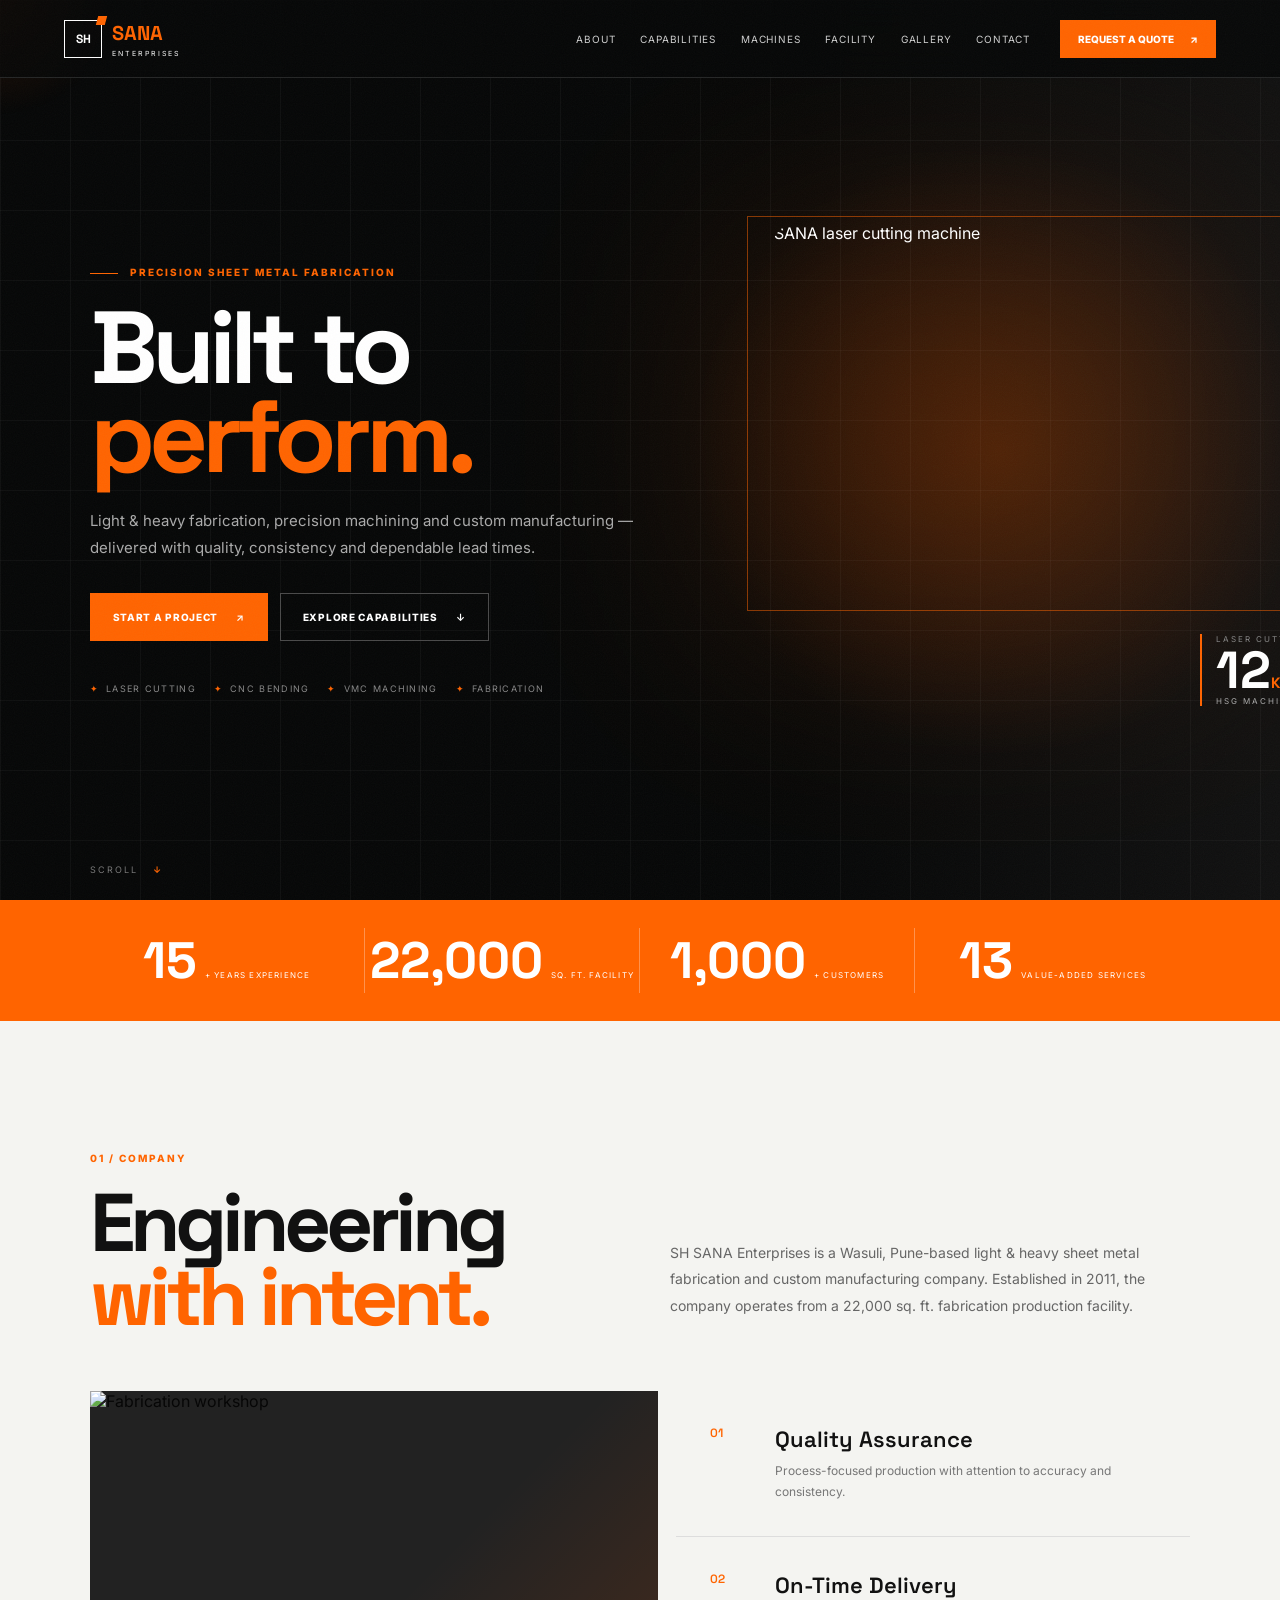
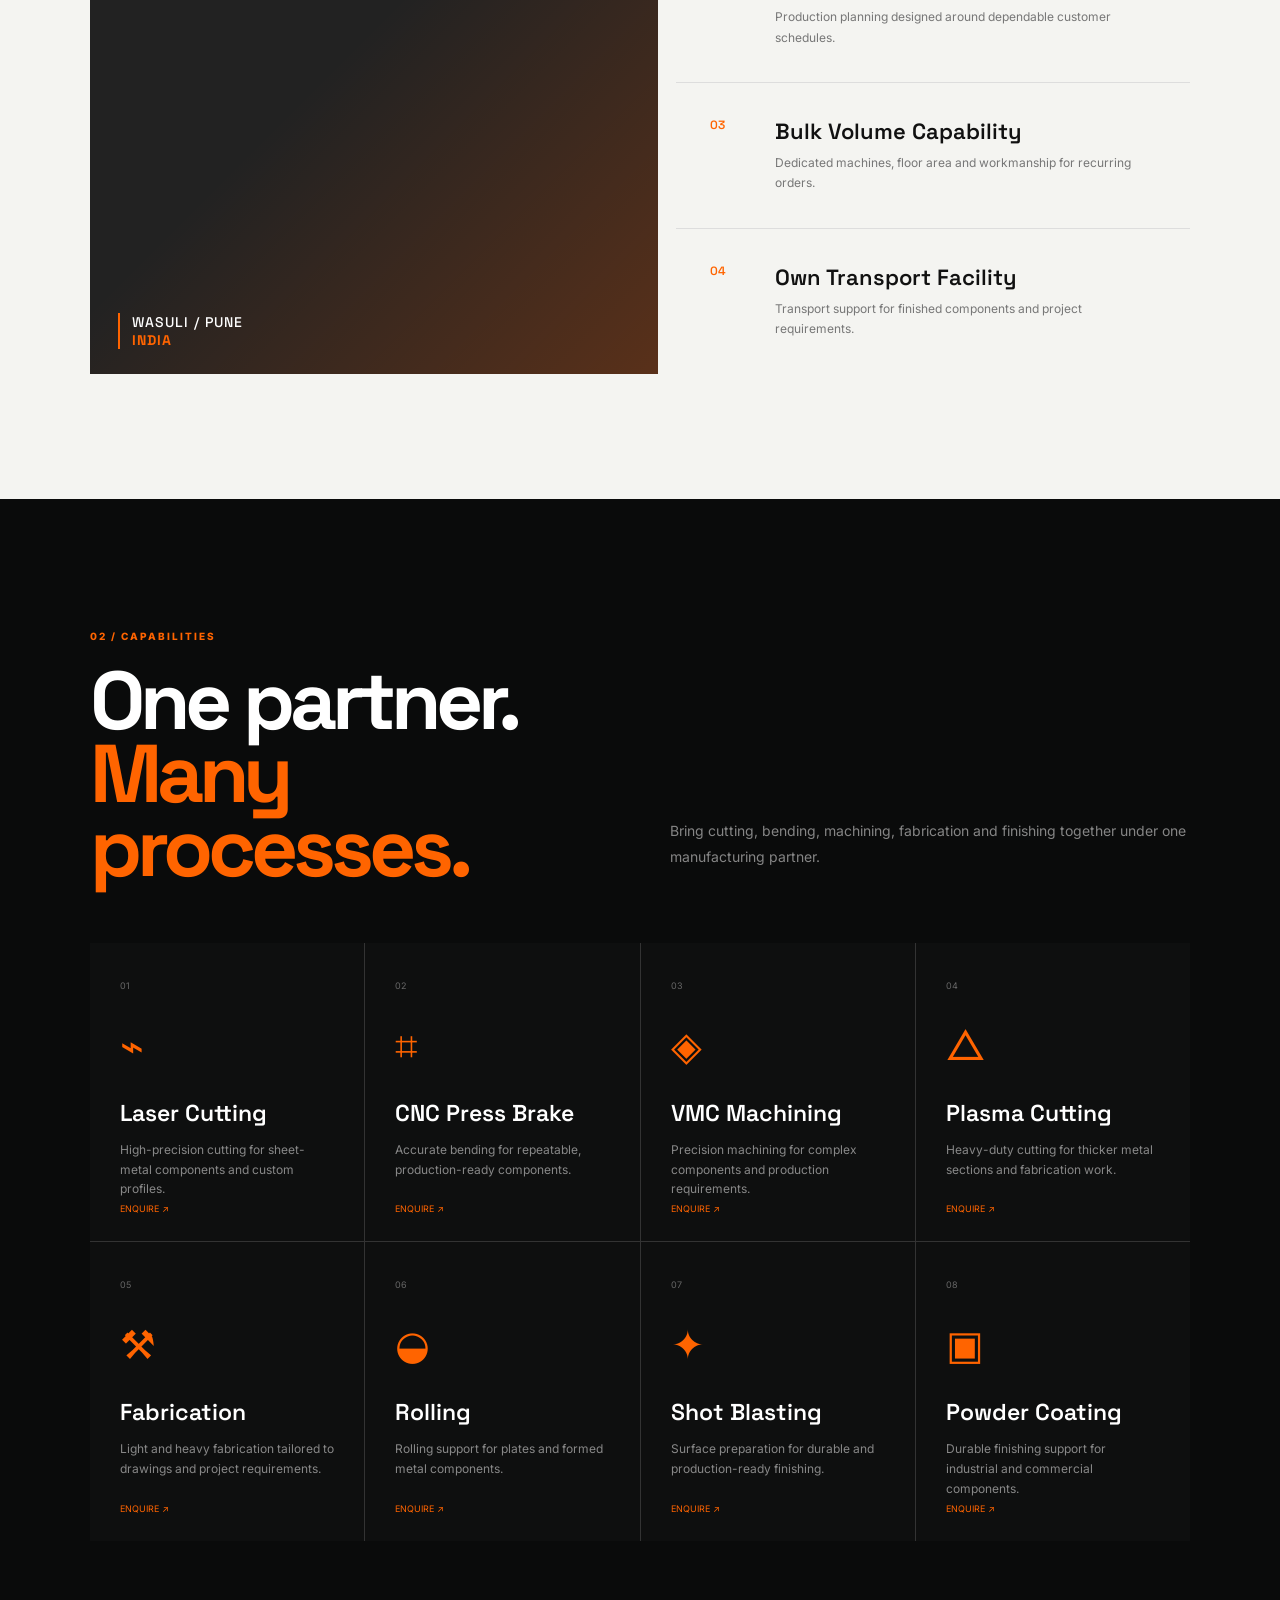
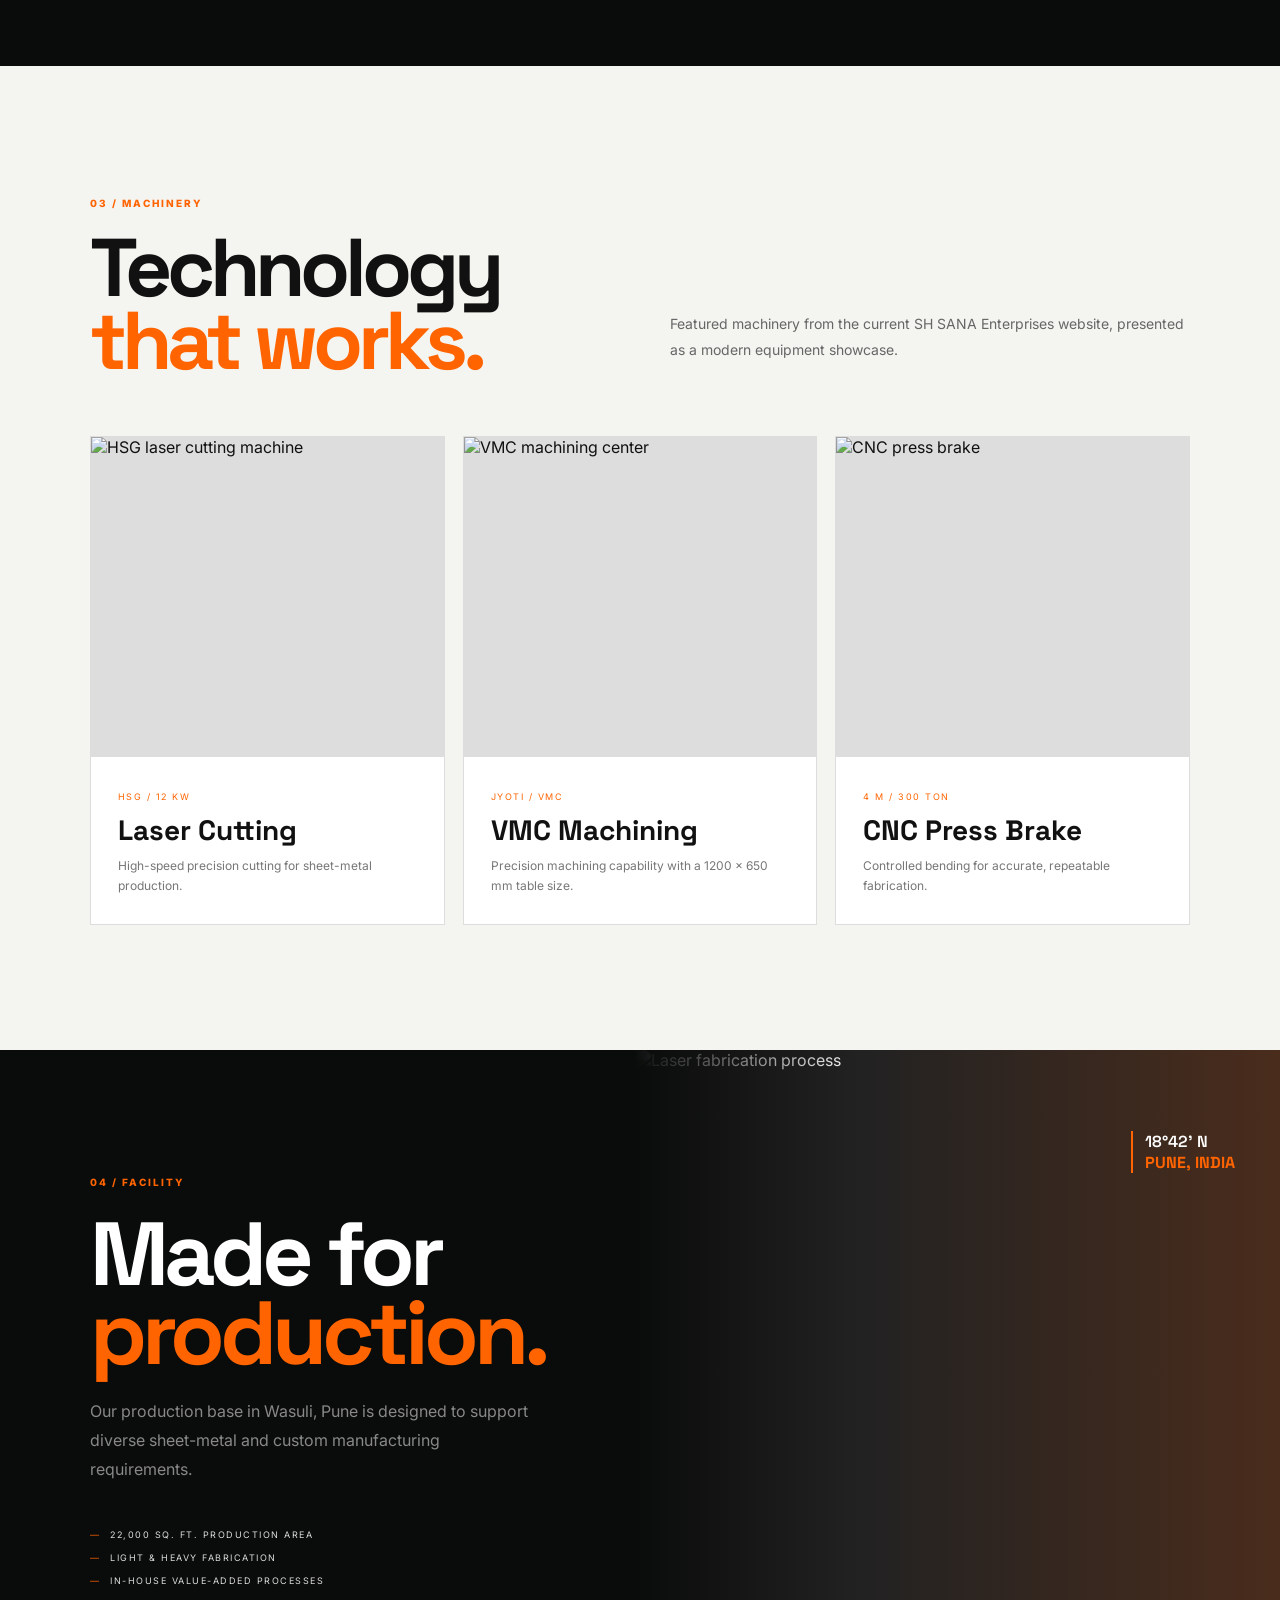
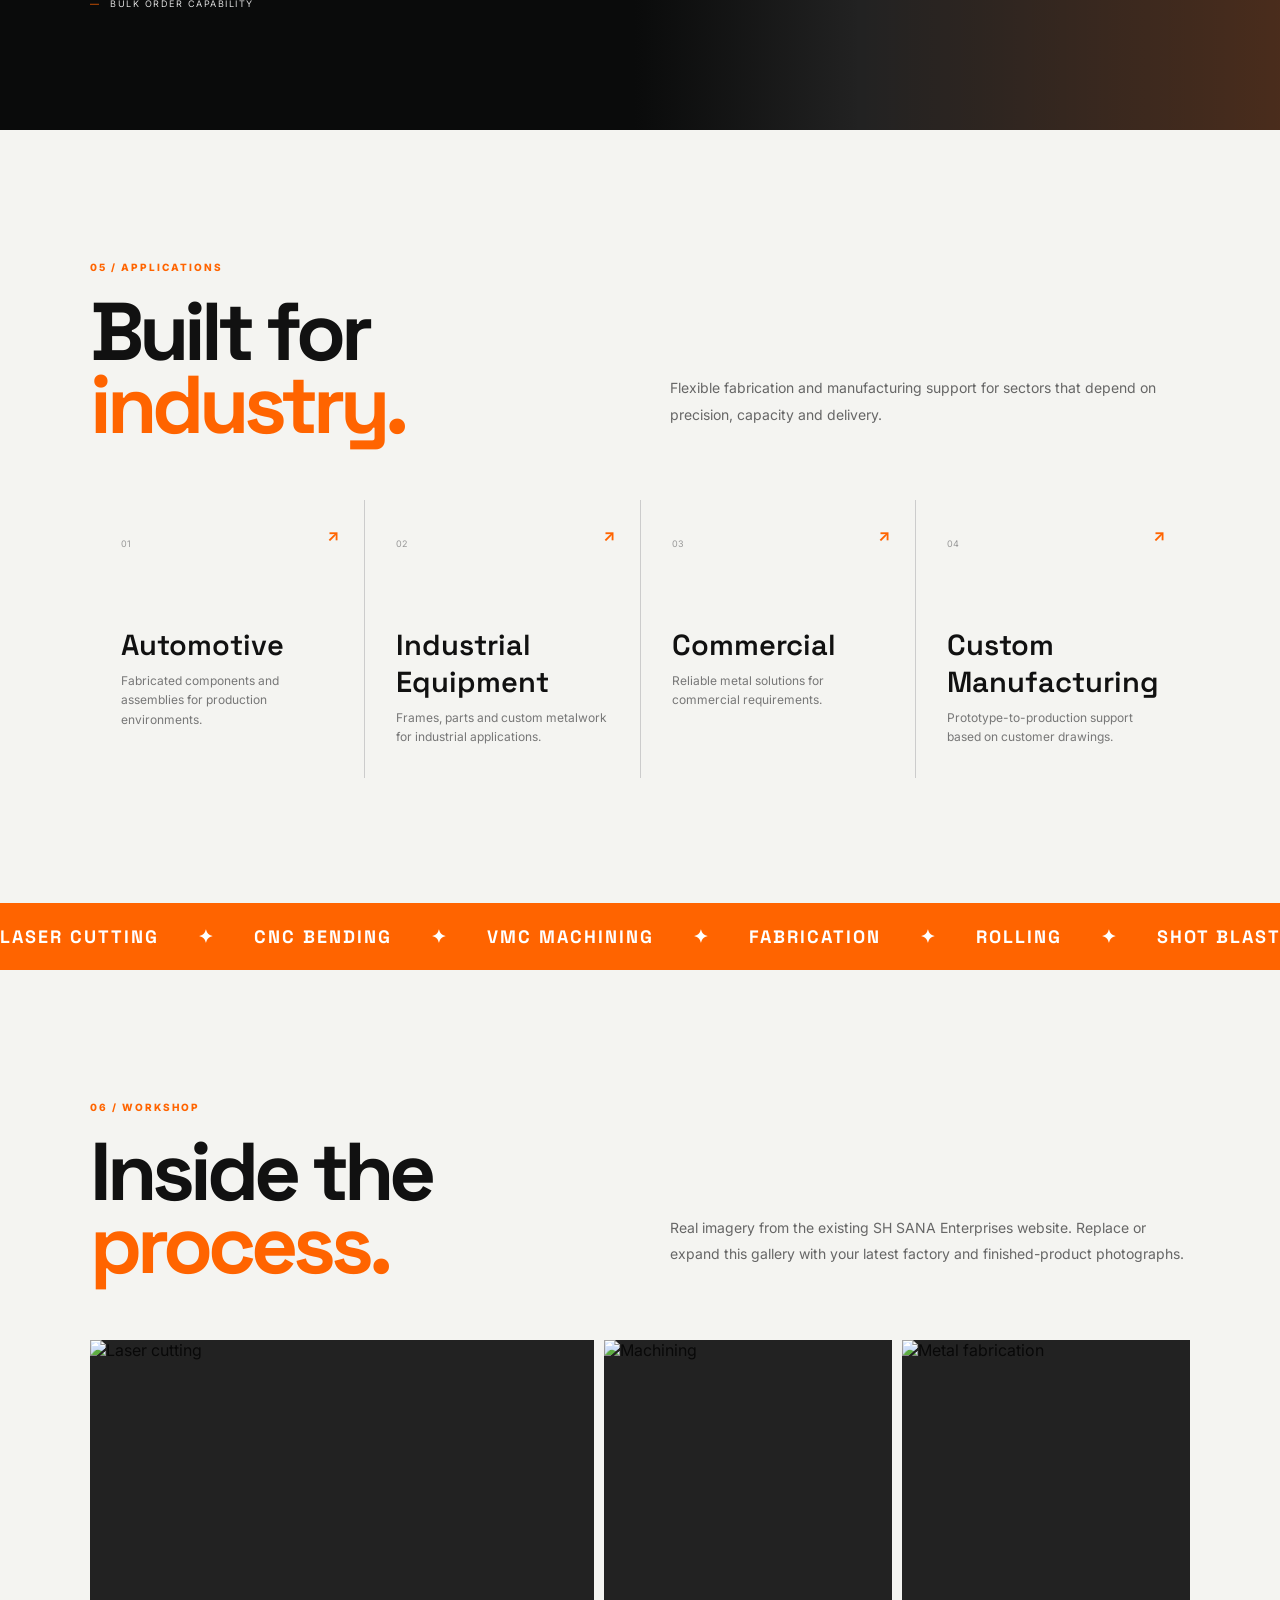
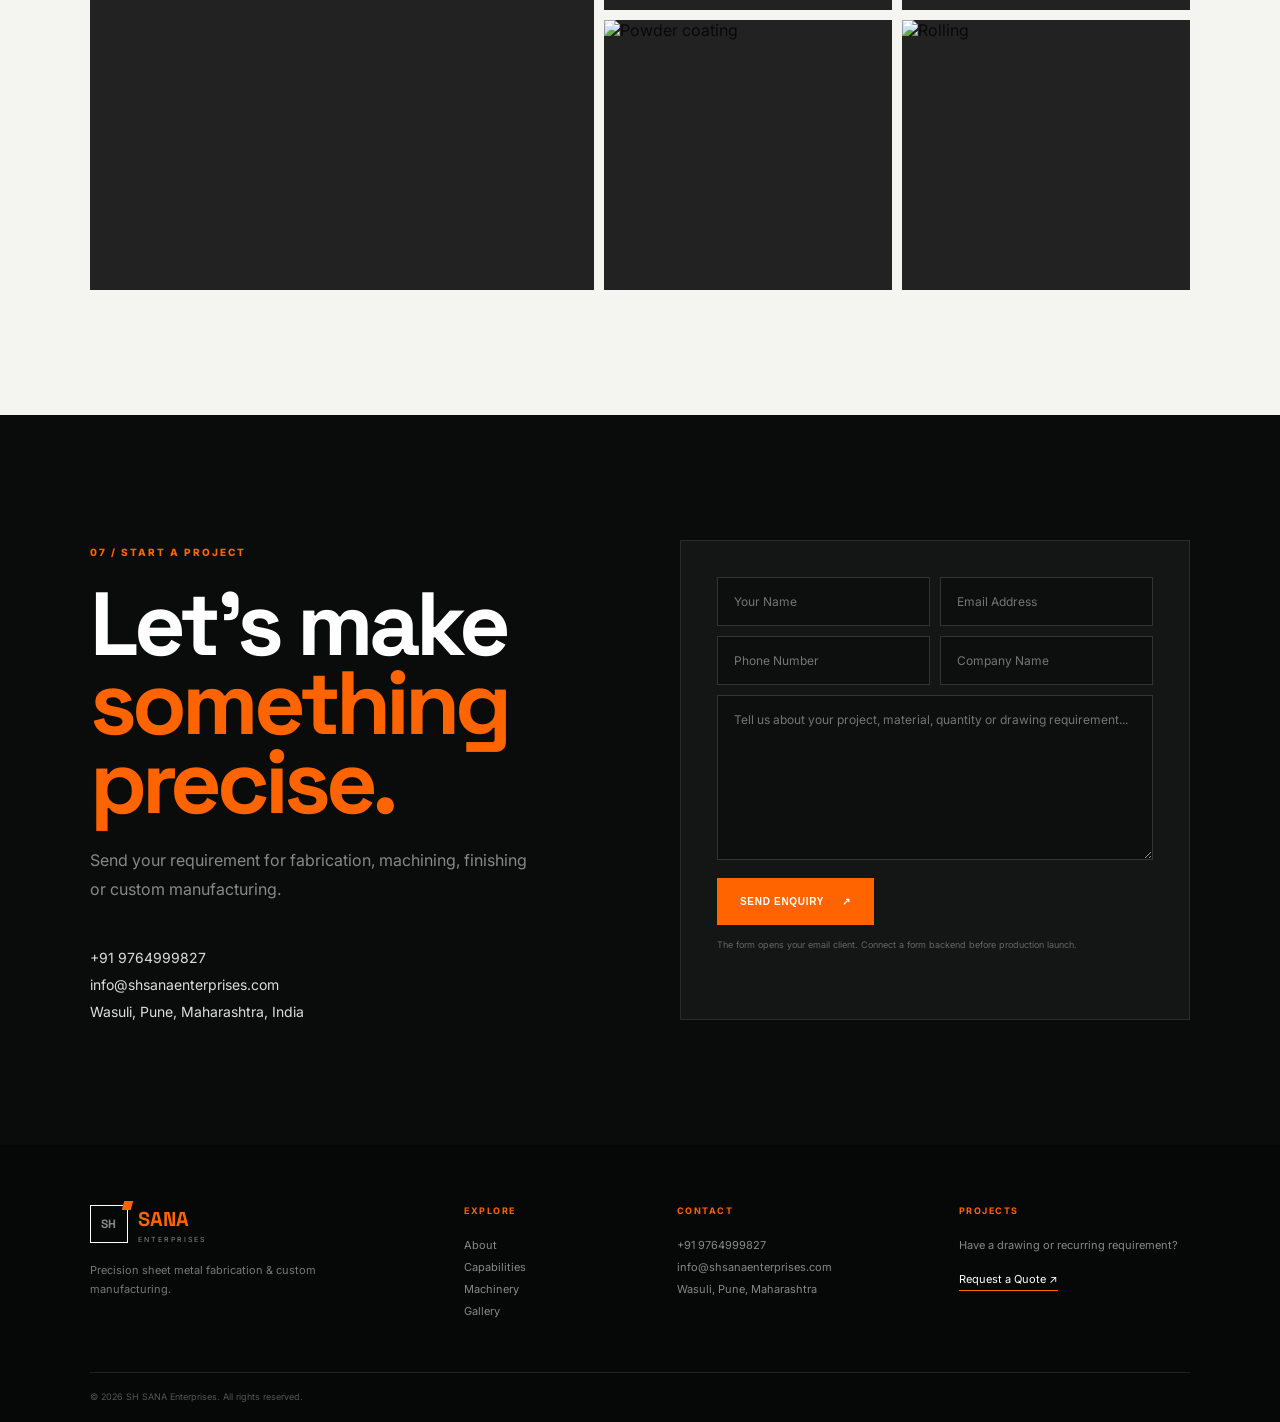
==== index.html @ 302a2b9b "Initial website" ====
<!doctype html>
<html lang="en">
<head>
<meta charset="utf-8">
<meta name="viewport" content="width=device-width,initial-scale=1">
<meta name="description" content="SH SANA Enterprises — precision sheet metal fabrication, machining and custom manufacturing in Wasuli, Pune.">
<title>SH SANA Enterprises | Precision Engineering</title>
<link rel="preconnect" href="https://fonts.googleapis.com">
<link rel="preconnect" href="https://fonts.gstatic.com" crossorigin>
<link href="https://fonts.googleapis.com/css2?family=Inter:wght@400;500;600;700;800&family=Space+Grotesk:wght@500;600;700&display=swap" rel="stylesheet">
<link rel="stylesheet" href="styles.css">
</head>
<body>
<div class="grain"></div>
<div class="pointer"></div>

<header class="header" id="header">
  <a href="#home" class="logo">
    <span class="logo-box">SH<i></i></span>
    <span><b>SANA</b><small>ENTERPRISES</small></span>
  </a>
  <nav id="nav">
    <a href="#about">About</a><a href="#services">Capabilities</a><a href="#machines">Machines</a>
    <a href="#facility">Facility</a><a href="#gallery">Gallery</a><a href="#contact">Contact</a>
  </nav>
  <a class="top-cta" href="#contact">Request a Quote <span>↗</span></a>
  <button class="hamb" id="hamb">☰</button>
</header>

<main>
<section class="hero" id="home">
  <div class="hero-lines"></div>
  <div class="hero-content reveal">
    <div class="eyebrow"><i></i> PRECISION SHEET METAL FABRICATION</div>
    <h1>Built to<br><em>perform.</em></h1>
    <p>Light & heavy fabrication, precision machining and custom manufacturing — delivered with quality, consistency and dependable lead times.</p>
    <div class="actions">
      <a class="btn orange" href="#contact">Start a Project <b>↗</b></a>
      <a class="btn outline" href="#services">Explore Capabilities <b>↓</b></a>
    </div>
    <div class="trust-row"><span>LASER CUTTING</span><span>CNC BENDING</span><span>VMC MACHINING</span><span>FABRICATION</span></div>
  </div>
  <div class="hero-image">
    <div class="hero-glow"></div>
    <img src="https://shsanaenterprises.com/admin/images/services/692818740Laser%20Cutting%20Machine%20%286Kw%29.png" alt="SH SANA laser cutting machine">
    <div class="image-frame"></div>
    <div class="hero-spec"><small>LASER CUTTING</small><strong>12<span>KW</span></strong><em>HSG MACHINE</em></div>
  </div>
  <div class="scroll">SCROLL <b>↓</b></div>
</section>

<section class="stats">
  <div><strong data-count="15">0</strong><span>+ YEARS EXPERIENCE</span></div>
  <div><strong data-count="22000">0</strong><span>SQ. FT. FACILITY</span></div>
  <div><strong data-count="1000">0</strong><span>+ CUSTOMERS</span></div>
  <div><strong data-count="13">0</strong><span>VALUE-ADDED SERVICES</span></div>
</section>

<section class="section about" id="about">
  <div class="section-title reveal"><div><small>01 / COMPANY</small><h2>Engineering<br><em>with intent.</em></h2></div><p>SH SANA Enterprises is a Wasuli, Pune-based light & heavy sheet metal fabrication and custom manufacturing company. Established in 2011, the company operates from a 22,000 sq. ft. fabrication production facility.</p></div>
  <div class="about-grid">
    <div class="about-visual reveal"><img src="https://shsanaenterprises.com/assets/images/gallery/gallery-6.jpg" alt="Fabrication workshop"><div class="about-tag">WASULI / PUNE<br><b>INDIA</b></div></div>
    <div class="about-copy">
      <div class="feature reveal"><b>01</b><div><h3>Quality Assurance</h3><p>Process-focused production with attention to accuracy and consistency.</p></div></div>
      <div class="feature reveal"><b>02</b><div><h3>On-Time Delivery</h3><p>Production planning designed around dependable customer schedules.</p></div></div>
      <div class="feature reveal"><b>03</b><div><h3>Bulk Volume Capability</h3><p>Dedicated machines, floor area and workmanship for recurring orders.</p></div></div>
      <div class="feature reveal"><b>04</b><div><h3>Own Transport Facility</h3><p>Transport support for finished components and project requirements.</p></div></div>
    </div>
  </div>
</section>

<section class="section dark" id="services">
  <div class="section-title reveal"><div><small>02 / CAPABILITIES</small><h2>One partner.<br><em>Many processes.</em></h2></div><p>Bring cutting, bending, machining, fabrication and finishing together under one manufacturing partner.</p></div>
  <div class="service-grid">
    <article class="service reveal"><span>01</span><b>⌁</b><h3>Laser Cutting</h3><p>High-precision cutting for sheet-metal components and custom profiles.</p><a href="#contact">Enquire ↗</a></article>
    <article class="service reveal"><span>02</span><b>⌗</b><h3>CNC Press Brake</h3><p>Accurate bending for repeatable, production-ready components.</p><a href="#contact">Enquire ↗</a></article>
    <article class="service reveal"><span>03</span><b>◈</b><h3>VMC Machining</h3><p>Precision machining for complex components and production requirements.</p><a href="#contact">Enquire ↗</a></article>
    <article class="service reveal"><span>04</span><b>△</b><h3>Plasma Cutting</h3><p>Heavy-duty cutting for thicker metal sections and fabrication work.</p><a href="#contact">Enquire ↗</a></article>
    <article class="service reveal"><span>05</span><b>⚒</b><h3>Fabrication</h3><p>Light and heavy fabrication tailored to drawings and project requirements.</p><a href="#contact">Enquire ↗</a></article>
    <article class="service reveal"><span>06</span><b>◒</b><h3>Rolling</h3><p>Rolling support for plates and formed metal components.</p><a href="#contact">Enquire ↗</a></article>
    <article class="service reveal"><span>07</span><b>✦</b><h3>Shot Blasting</h3><p>Surface preparation for durable and production-ready finishing.</p><a href="#contact">Enquire ↗</a></article>
    <article class="service reveal"><span>08</span><b>▣</b><h3>Powder Coating</h3><p>Durable finishing support for industrial and commercial components.</p><a href="#contact">Enquire ↗</a></article>
  </div>
</section>

<section class="section machines" id="machines">
  <div class="section-title reveal"><div><small>03 / MACHINERY</small><h2>Technology<br><em>that works.</em></h2></div><p>Featured machinery from the current SH SANA Enterprises website, presented as a modern equipment showcase.</p></div>
  <div class="machine-grid">
    <article class="machine reveal"><div class="machine-photo"><img src="https://shsanaenterprises.com/admin/images/services/692818740Laser%20Cutting%20Machine%20%286Kw%29.png" alt="HSG laser cutting machine"></div><div><small>HSG / 12 KW</small><h3>Laser Cutting</h3><p>High-speed precision cutting for sheet-metal production.</p></div></article>
    <article class="machine reveal"><div class="machine-photo"><img src="https://shsanaenterprises.com/admin/images/services/1546390688VMC%20Machine.png" alt="VMC machining center"></div><div><small>JYOTI / VMC</small><h3>VMC Machining</h3><p>Precision machining capability with a 1200 × 650 mm table size.</p></div></article>
    <article class="machine reveal"><div class="machine-photo"><img src="https://shsanaenterprises.com/admin/images/services/1292411150CNC%20Press%20Brake%20Bending%20Machines.png" alt="CNC press brake"></div><div><small>4 M / 300 TON</small><h3>CNC Press Brake</h3><p>Controlled bending for accurate, repeatable fabrication.</p></div></article>
  </div>
</section>

<section class="facility dark" id="facility">
  <div class="facility-copy reveal"><small>04 / FACILITY</small><h2>Made for<br><em>production.</em></h2><p>Our production base in Wasuli, Pune is designed to support diverse sheet-metal and custom manufacturing requirements.</p><div class="facility-list"><span>22,000 SQ. FT. PRODUCTION AREA</span><span>LIGHT & HEAVY FABRICATION</span><span>IN-HOUSE VALUE-ADDED PROCESSES</span><span>BULK ORDER CAPABILITY</span></div></div>
  <div class="facility-photo reveal"><img src="https://shsanaenterprises.com/assets/images/gallery/gallery-4.jpg" alt="Laser fabrication process"><div class="facility-overlay"></div><div class="coordinate">18°42' N<br><b>PUNE, INDIA</b></div></div>
</section>

<section class="section industries">
  <div class="section-title reveal"><div><small>05 / APPLICATIONS</small><h2>Built for<br><em>industry.</em></h2></div><p>Flexible fabrication and manufacturing support for sectors that depend on precision, capacity and delivery.</p></div>
  <div class="industry-grid">
    <article class="industry reveal"><span>01</span><h3>Automotive</h3><p>Fabricated components and assemblies for production environments.</p><b>↗</b></article>
    <article class="industry reveal"><span>02</span><h3>Industrial Equipment</h3><p>Frames, parts and custom metalwork for industrial applications.</p><b>↗</b></article>
    <article class="industry reveal"><span>03</span><h3>Commercial</h3><p>Reliable metal solutions for commercial requirements.</p><b>↗</b></article>
    <article class="industry reveal"><span>04</span><h3>Custom Manufacturing</h3><p>Prototype-to-production support based on customer drawings.</p><b>↗</b></article>
  </div>
</section>

<section class="ticker"><div>LASER CUTTING <i>✦</i> CNC BENDING <i>✦</i> VMC MACHINING <i>✦</i> FABRICATION <i>✦</i> ROLLING <i>✦</i> SHOT BLASTING <i>✦</i> POWDER COATING <i>✦</i></div></section>

<section class="section gallery" id="gallery">
  <div class="section-title reveal"><div><small>06 / WORKSHOP</small><h2>Inside the<br><em>process.</em></h2></div><p>Real imagery from the existing SH SANA Enterprises website. Replace or expand this gallery with your latest factory and finished-product photographs.</p></div>
  <div class="gallery-grid">
    <figure class="g reveal"><img src="https://shsanaenterprises.com/assets/images/gallery/gallery-2.jpg" alt="Laser cutting"></figure>
    <figure class="g reveal"><img src="https://shsanaenterprises.com/assets/images/gallery/gallery-3.jpg" alt="Machining"></figure>
    <figure class="g reveal"><img src="https://shsanaenterprises.com/assets/images/gallery/gallery-1.jpg" alt="Metal fabrication"></figure>
    <figure class="g reveal"><img src="https://shsanaenterprises.com/assets/images/gallery/gallery-5.jpg" alt="Powder coating"></figure>
    <figure class="g reveal"><img src="https://shsanaenterprises.com/assets/images/gallery/gallery-6.jpg" alt="Rolling"></figure>
  </div>
</section>

<section class="contact dark" id="contact">
  <div class="contact-copy reveal"><small>07 / START A PROJECT</small><h2>Let's make<br><em>something precise.</em></h2><p>Send your requirement for fabrication, machining, finishing or custom manufacturing.</p><div class="contact-info"><a href="tel:+919764999827">+91 9764999827</a><a href="mailto:info@shsanaenterprises.com">info@shsanaenterprises.com</a><span>Wasuli, Pune, Maharashtra, India</span></div></div>
  <form class="quote-form reveal" id="quoteForm">
    <div class="two"><input name="name" required placeholder="Your Name"><input name="email" type="email" required placeholder="Email Address"></div>
    <div class="two"><input name="phone" placeholder="Phone Number"><input name="company" placeholder="Company Name"></div>
    <textarea name="message" required placeholder="Tell us about your project, material, quantity or drawing requirement..."></textarea>
    <button class="btn orange" type="submit">Send Enquiry <b>↗</b></button>
    <small id="note">The form opens your email client. Connect a form backend before production launch.</small>
  </form>
</section>
</main>

<footer>
  <div class="foot-brand"><div class="logo"><span class="logo-box">SH<i></i></span><span><b>SANA</b><small>ENTERPRISES</small></span></div><p>Precision sheet metal fabrication & custom manufacturing.</p></div>
  <div><h4>EXPLORE</h4><a href="#about">About</a><a href="#services">Capabilities</a><a href="#machines">Machinery</a><a href="#gallery">Gallery</a></div>
  <div><h4>CONTACT</h4><a href="tel:+919764999827">+91 9764999827</a><a href="mailto:info@shsanaenterprises.com">info@shsanaenterprises.com</a><span>Wasuli, Pune, Maharashtra</span></div>
  <div><h4>PROJECTS</h4><p>Have a drawing or recurring requirement?</p><a class="footer-link" href="#contact">Request a Quote ↗</a></div>
  <div class="copyright">© 2026 SH SANA Enterprises. All rights reserved.</div>
</footer>
<script src="script.js"></script>
</body>
</html>
---- styles.css ----
*{box-sizing:border-box}html{scroll-behavior:smooth}body{margin:0;background:#f4f4f1;color:#111;font-family:Inter,Arial,sans-serif;overflow-x:hidden}.grain{position:fixed;inset:0;z-index:100;pointer-events:none;opacity:.035;background-image:url("data:image/svg+xml,%3Csvg xmlns='http://www.w3.org/2000/svg' width='180' height='180'%3E%3Cfilter id='n'%3E%3CfeTurbulence type='fractalNoise' baseFrequency='.9' numOctaves='3'/%3E%3C/filter%3E%3Crect width='100%25' height='100%25' filter='url(%23n)'/%3E%3C/svg%3E")}.pointer{position:fixed;width:240px;height:240px;border-radius:50%;background:radial-gradient(circle,rgba(255,91,0,.13),transparent 68%);pointer-events:none;z-index:1;transform:translate(-50%,-50%)}a{color:inherit}.header{height:78px;position:fixed;z-index:90;inset:0 0 auto;display:flex;align-items:center;padding:0 5vw;background:rgba(7,8,8,.78);backdrop-filter:blur(18px);color:#fff;border-bottom:1px solid #252626}.logo{display:flex;align-items:center;gap:10px;text-decoration:none;margin-right:auto}.logo-box{width:38px;height:38px;border:1px solid #fff;display:grid;place-items:center;font:700 12px "Space Grotesk";position:relative}.logo-box i{position:absolute;width:9px;height:9px;background:#ff6400;right:-5px;top:-5px;transform:skew(-15deg)}.logo>span:last-child{display:flex;flex-direction:column;line-height:.85}.logo b{font:700 20px "Space Grotesk";color:#ff6400}.logo small{font-size:7px;letter-spacing:2px;margin-top:5px}.header nav{display:flex;gap:25px}.header nav a{font-size:10px;text-transform:uppercase;letter-spacing:.8px;text-decoration:none;color:#cfcfcf;transition:.2s}.header nav a:hover{color:#ff6400}.top-cta{margin-left:30px;background:#ff6400;color:#fff;text-decoration:none;padding:13px 18px;font-size:10px;font-weight:800;text-transform:uppercase}.top-cta span{margin-left:14px}.hamb{display:none;background:none;border:0;color:#fff;font-size:24px}.hero{min-height:100vh;background:#080909;color:#fff;position:relative;display:flex;align-items:center;padding:140px 7vw 80px;overflow:hidden}.hero:before{content:"";position:absolute;inset:0;background:radial-gradient(circle at 78% 50%,rgba(255,90,0,.18),transparent 28%),linear-gradient(90deg,#060707 25%,rgba(6,7,7,.84),#111 100%)}.hero-lines{position:absolute;inset:0;background-image:linear-gradient(rgba(255,255,255,.035) 1px,transparent 1px),linear-gradient(90deg,rgba(255,255,255,.035) 1px,transparent 1px);background-size:70px 70px;animation:moveGrid 20s linear infinite}.hero-content{position:relative;z-index:4;max-width:700px}.eyebrow,.section-title small,.facility-copy>small,.contact-copy>small{color:#ff6400;font-size:10px;font-weight:800;letter-spacing:2px}.eyebrow i{display:inline-block;width:28px;height:1px;background:#ff6400;vertical-align:middle;margin-right:8px}.hero h1{font:700 clamp(65px,8vw,115px) "Space Grotesk";line-height:.86;letter-spacing:-6px;margin:26px 0}.hero h1 em,.section-title em,.facility-copy em,.contact-copy em{font-style:normal;color:#ff6400}.hero-content>p{max-width:590px;color:#aaa;line-height:1.8;font-size:15px}.actions{display:flex;gap:12px;margin-top:32px}.btn{display:inline-flex;align-items:center;gap:18px;padding:17px 22px;border:1px solid transparent;text-decoration:none;text-transform:uppercase;font-size:10px;font-weight:800;letter-spacing:.7px;cursor:pointer}.btn.orange{background:#ff6400;color:#fff}.btn.outline{border-color:#4a4a4a;color:#fff;background:transparent}.btn:hover{transform:translateY(-3px)}.trust-row{display:flex;flex-wrap:wrap;gap:18px;margin-top:42px;color:#888;font-size:9px;letter-spacing:1.3px}.trust-row span:before{content:"✦";color:#ff6400;margin-right:7px}.hero-image{position:absolute;right:-2vw;top:15%;width:min(56vw,800px);height:680px;z-index:3}.hero-image img{position:absolute;width:76%;height:58%;object-fit:cover;right:4%;top:13%;filter:saturate(.72) contrast(1.1);clip-path:polygon(10% 0,100% 0,100% 86%,82% 100%,0 100%,0 14%);box-shadow:0 0 90px rgba(255,83,0,.12)}.hero-glow{position:absolute;right:15%;top:15%;width:65%;height:58%;background:#ff6400;filter:blur(120px);opacity:.14}.image-frame{position:absolute;right:5%;top:9%;width:76%;height:58%;border:1px solid rgba(255,100,0,.5);transform:translate(22px,20px)}.hero-spec{position:absolute;right:0;bottom:16%;border-left:2px solid #ff6400;padding-left:14px;display:flex;flex-direction:column}.hero-spec small{font-size:8px;letter-spacing:2px;color:#888}.hero-spec strong{font:700 52px "Space Grotesk";line-height:1}.hero-spec strong span{font-size:15px;color:#ff6400}.hero-spec em{font-size:8px;letter-spacing:2px;color:#aaa;font-style:normal}.scroll{position:absolute;bottom:25px;left:7vw;color:#777;font-size:9px;letter-spacing:2px}.scroll b{color:#ff6400;margin-left:10px}.stats{display:grid;grid-template-columns:repeat(4,1fr);background:#ff6400;color:#fff;padding:28px 7vw}.stats>div{display:flex;align-items:baseline;justify-content:center;gap:8px;border-right:1px solid rgba(255,255,255,.3)}.stats>div:last-child{border:0}.stats strong{font:700 clamp(30px,4vw,53px) "Space Grotesk"}.stats span{font-size:8px;letter-spacing:1.2px}.section{padding:125px 7vw}.section-title{display:grid;grid-template-columns:1fr 1fr;gap:60px;align-items:end;margin-bottom:58px}.section-title h2{font:700 clamp(52px,6.4vw,90px) "Space Grotesk";line-height:.9;letter-spacing:-5px;margin:20px 0 0}.section-title p{max-width:530px;color:#666;font-size:14px;line-height:1.9}.about-grid{display:grid;grid-template-columns:1.05fr .95fr;gap:18px}.about-visual{position:relative;min-height:530px;background:#222;overflow:hidden}.about-visual img{width:100%;height:100%;object-fit:cover;filter:grayscale(.25) contrast(1.1)}.about-visual:after{content:"";position:absolute;inset:0;background:linear-gradient(135deg,transparent 45%,rgba(255,91,0,.25))}.about-tag{position:absolute;z-index:2;left:28px;bottom:25px;color:#fff;border-left:2px solid #ff6400;padding-left:12px;font:500 14px "Space Grotesk";letter-spacing:1px}.about-tag b{color:#ff6400}.about-copy{display:grid;background:#ddd;gap:1px}.feature{background:#f4f4f1;padding:34px;display:grid;grid-template-columns:45px 1fr;gap:20px}.feature>b{color:#ff6400;font:600 12px "Space Grotesk"}.feature h3{font:600 22px "Space Grotesk";margin:0 0 8px}.feature p{margin:0;color:#777;font-size:12px;line-height:1.7}.dark{background:#0a0b0b;color:#fff}.dark .section-title p{color:#858585}.service-grid{display:grid;grid-template-columns:repeat(4,1fr);gap:1px;background:#333}.service{background:#0e0f0f;min-height:275px;padding:30px;position:relative;transition:.3s}.service:hover{background:#171818;transform:translateY(-5px)}.service>span{color:#666;font-size:9px}.service>b{display:block;color:#ff6400;font-size:40px;font-weight:400;margin:28px 0}.service h3{font:600 23px "Space Grotesk";margin:0 0 9px}.service p{color:#888;font-size:12px;line-height:1.65;max-width:250px}.service a{position:absolute;bottom:27px;color:#ff6400;font-size:9px;text-transform:uppercase;text-decoration:none}.machine-grid{display:grid;grid-template-columns:repeat(3,1fr);gap:18px}.machine{background:#fff;border:1px solid #ddd;overflow:hidden;transition:.35s}.machine:hover{transform:translateY(-6px);box-shadow:0 25px 60px rgba(0,0,0,.12)}.machine-photo{height:320px;background:#ddd;overflow:hidden}.machine-photo img{width:100%;height:100%;object-fit:cover;transition:.7s;filter:saturate(.8)}.machine:hover .machine-photo img{transform:scale(1.06);filter:saturate(1)}.machine>div:last-child{padding:27px}.machine small{color:#ff6400;font-size:9px;letter-spacing:1.5px}.machine h3{font:700 28px "Space Grotesk";margin:8px 0}.machine p{color:#777;font-size:12px;line-height:1.7;margin:0}.facility{display:grid;grid-template-columns:.8fr 1.2fr;min-height:680px}.facility-copy{padding:120px 7vw}.facility-copy h2,.contact-copy h2{font:700 clamp(58px,7vw,100px) "Space Grotesk";line-height:.88;letter-spacing:-5px;margin:25px 0}.facility-copy>p,.contact-copy>p{color:#888;line-height:1.8;max-width:450px}.facility-list{display:flex;flex-direction:column;gap:12px;margin-top:45px}.facility-list span{font-size:9px;letter-spacing:1.5px;color:#ddd}.facility-list span:before{content:"—";color:#ff6400;margin-right:10px}.facility-photo{position:relative;overflow:hidden;background:#222}.facility-photo img{width:100%;height:100%;object-fit:cover;filter:grayscale(.2) contrast(1.1)}.facility-overlay{position:absolute;inset:0;background:linear-gradient(90deg,#0a0b0b 0%,transparent 35%,rgba(255,91,0,.18) 100%)}.coordinate{position:absolute;right:7%;top:12%;color:#fff;border-left:2px solid #ff6400;padding-left:12px;font:600 16px "Space Grotesk"}.coordinate b{color:#ff6400}.industry-grid{display:grid;grid-template-columns:repeat(4,1fr);gap:1px;background:#ccc}.industry{background:#f4f4f1;min-height:270px;padding:30px;position:relative;border:1px solid transparent;transition:.3s}.industry:hover{background:#fff;border-color:#ff6400;transform:translateY(-5px)}.industry>span{font-size:9px;color:#999}.industry h3{font:600 29px "Space Grotesk";margin:75px 0 8px;max-width:210px}.industry p{font-size:12px;color:#777;line-height:1.6;margin:0}.industry>b{position:absolute;right:24px;top:24px;color:#ff6400}.ticker{background:#ff6400;color:#fff;overflow:hidden;white-space:nowrap;padding:22px 0}.ticker div{display:inline-block;font:700 18px "Space Grotesk";letter-spacing:2px;animation:marquee 22s linear infinite}.ticker i{font-style:normal;margin:0 32px}.gallery-grid{display:grid;grid-template-columns:1.4fr .8fr .8fr;grid-template-rows:270px 270px;gap:10px}.g{margin:0;overflow:hidden;position:relative;background:#222}.g:first-child{grid-row:span 2}.g img{width:100%;height:100%;object-fit:cover;transition:.8s;filter:grayscale(.15) contrast(1.08)}.g:hover img{transform:scale(1.08);filter:grayscale(0)}.contact{display:grid;grid-template-columns:1fr 1fr;gap:80px;padding:125px 7vw}.contact-info{display:flex;flex-direction:column;gap:10px;margin-top:45px}.contact-info a,.contact-info span{color:#ddd;text-decoration:none;font-size:14px}.quote-form{background:#141515;border:1px solid #292a2a;padding:36px}.two{display:grid;grid-template-columns:1fr 1fr;gap:10px;margin-bottom:10px}.quote-form input,.quote-form textarea{width:100%;border:1px solid #333;background:#0d0e0e;color:#fff;padding:16px;font:inherit;font-size:12px;outline:none}.quote-form input:focus,.quote-form textarea:focus{border-color:#ff6400}.quote-form textarea{height:165px;resize:vertical;margin-bottom:14px}.quote-form>small{display:block;color:#666;font-size:9px;margin-top:13px;line-height:1.5}footer{background:#060707;color:#fff;padding:60px 7vw 20px;display:grid;grid-template-columns:1.4fr .7fr 1fr 1fr;gap:50px}.foot-brand p{color:#777;font-size:11px;line-height:1.7;max-width:280px;margin-top:18px}footer h4{font-size:9px;letter-spacing:1.5px;color:#ff6400;margin:0 0 18px}footer a,footer span,footer p{display:block;color:#888;text-decoration:none;font-size:11px;line-height:2}.footer-link{color:#fff!important;border-bottom:1px solid #ff6400;display:inline-block!important}.copyright{grid-column:1/-1;border-top:1px solid #222;padding-top:18px;color:#555;font-size:9px}.reveal{opacity:0;transform:translateY(35px);transition:opacity .8s ease,transform .8s cubic-bezier(.2,.7,.2,1)}.reveal.visible{opacity:1;transform:none}@keyframes moveGrid{to{background-position:70px 70px}}@keyframes marquee{to{transform:translateX(-50%)}}@media(max-width:1050px){.header nav{gap:13px}.header nav a{font-size:8px}.hero-image{right:-20%;opacity:.5}.service-grid{grid-template-columns:repeat(2,1fr)}.industry-grid{grid-template-columns:repeat(2,1fr)}.machine-grid{grid-template-columns:1fr}}@media(max-width:760px){.pointer{display:none}.header{padding:0 20px}.header nav,.top-cta{display:none}.hamb{display:block}.header nav.open{display:flex;position:absolute;top:78px;left:0;right:0;background:#090a0a;padding:24px;flex-direction:column;gap:18px}.header nav.open a{font-size:10px}.hero{padding:135px 24px 80px;min-height:850px}.hero h1{font-size:65px;letter-spacing:-4px}.hero-image{right:-55%;top:38%;width:760px;opacity:.32}.stats{grid-template-columns:repeat(2,1fr);padding:18px}.stats>div{padding:15px 3px;flex-direction:column;align-items:center}.stats>div:nth-child(2){border-right:0}.stats>div:nth-child(-n+2){border-bottom:1px solid rgba(255,255,255,.3)}.section{padding:80px 24px}.section-title{grid-template-columns:1fr;gap:25px;margin-bottom:40px}.section-title h2{font-size:55px;letter-spacing:-3px}.about-grid{grid-template-columns:1fr}.about-visual{min-height:430px}.service-grid{grid-template-columns:1fr}.service{min-height:245px}.facility{grid-template-columns:1fr}.facility-copy{padding:80px 24px}.facility-photo{min-height:430px}.industry-grid{grid-template-columns:1fr}.gallery-grid{grid-template-columns:1fr 1fr;grid-template-rows:210px 210px 210px}.g:first-child{grid-row:span 2}.contact{grid-template-columns:1fr;padding:80px 24px;gap:40px}.two{grid-template-columns:1fr}footer{grid-template-columns:1fr 1fr;padding:50px 24px;gap:35px}.foot-brand{grid-column:1/-1}.copyright{grid-column:1/-1}.trust-row{gap:10px}.actions{flex-direction:column;align-items:flex-start}}
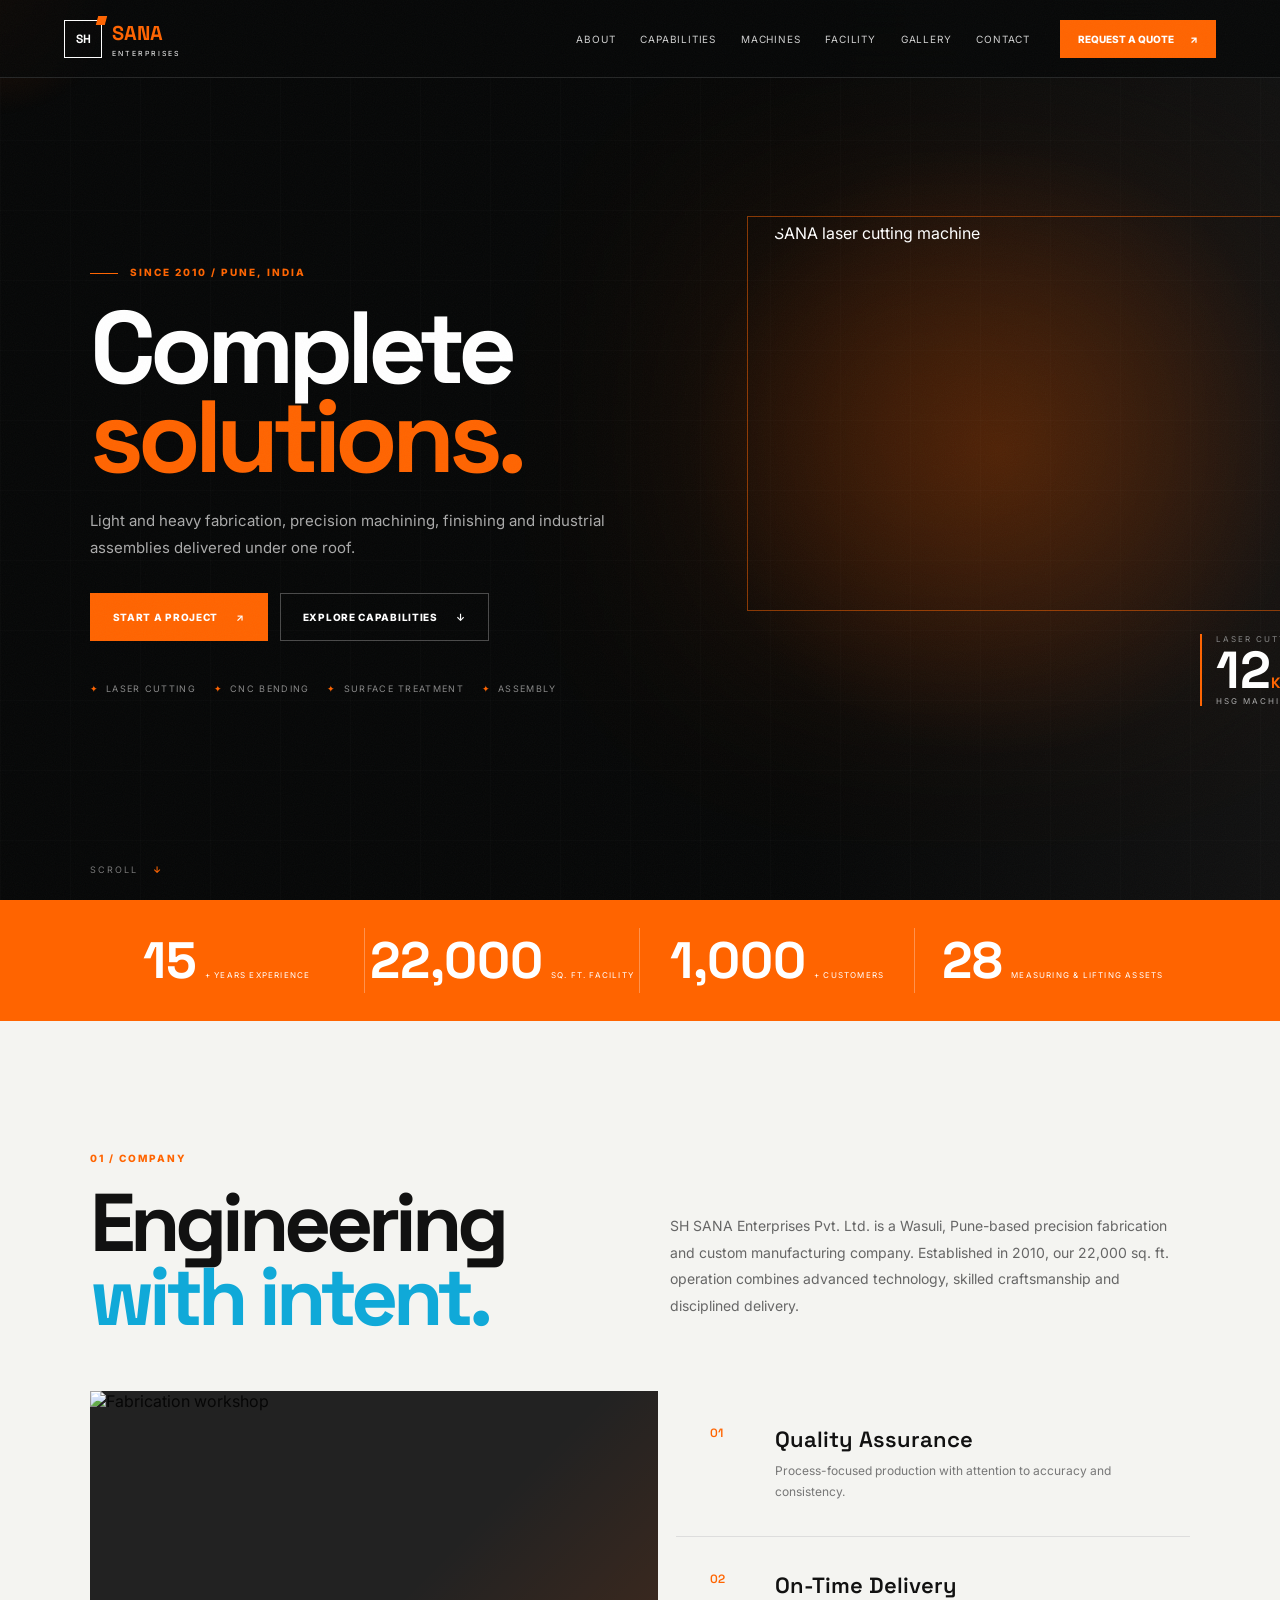
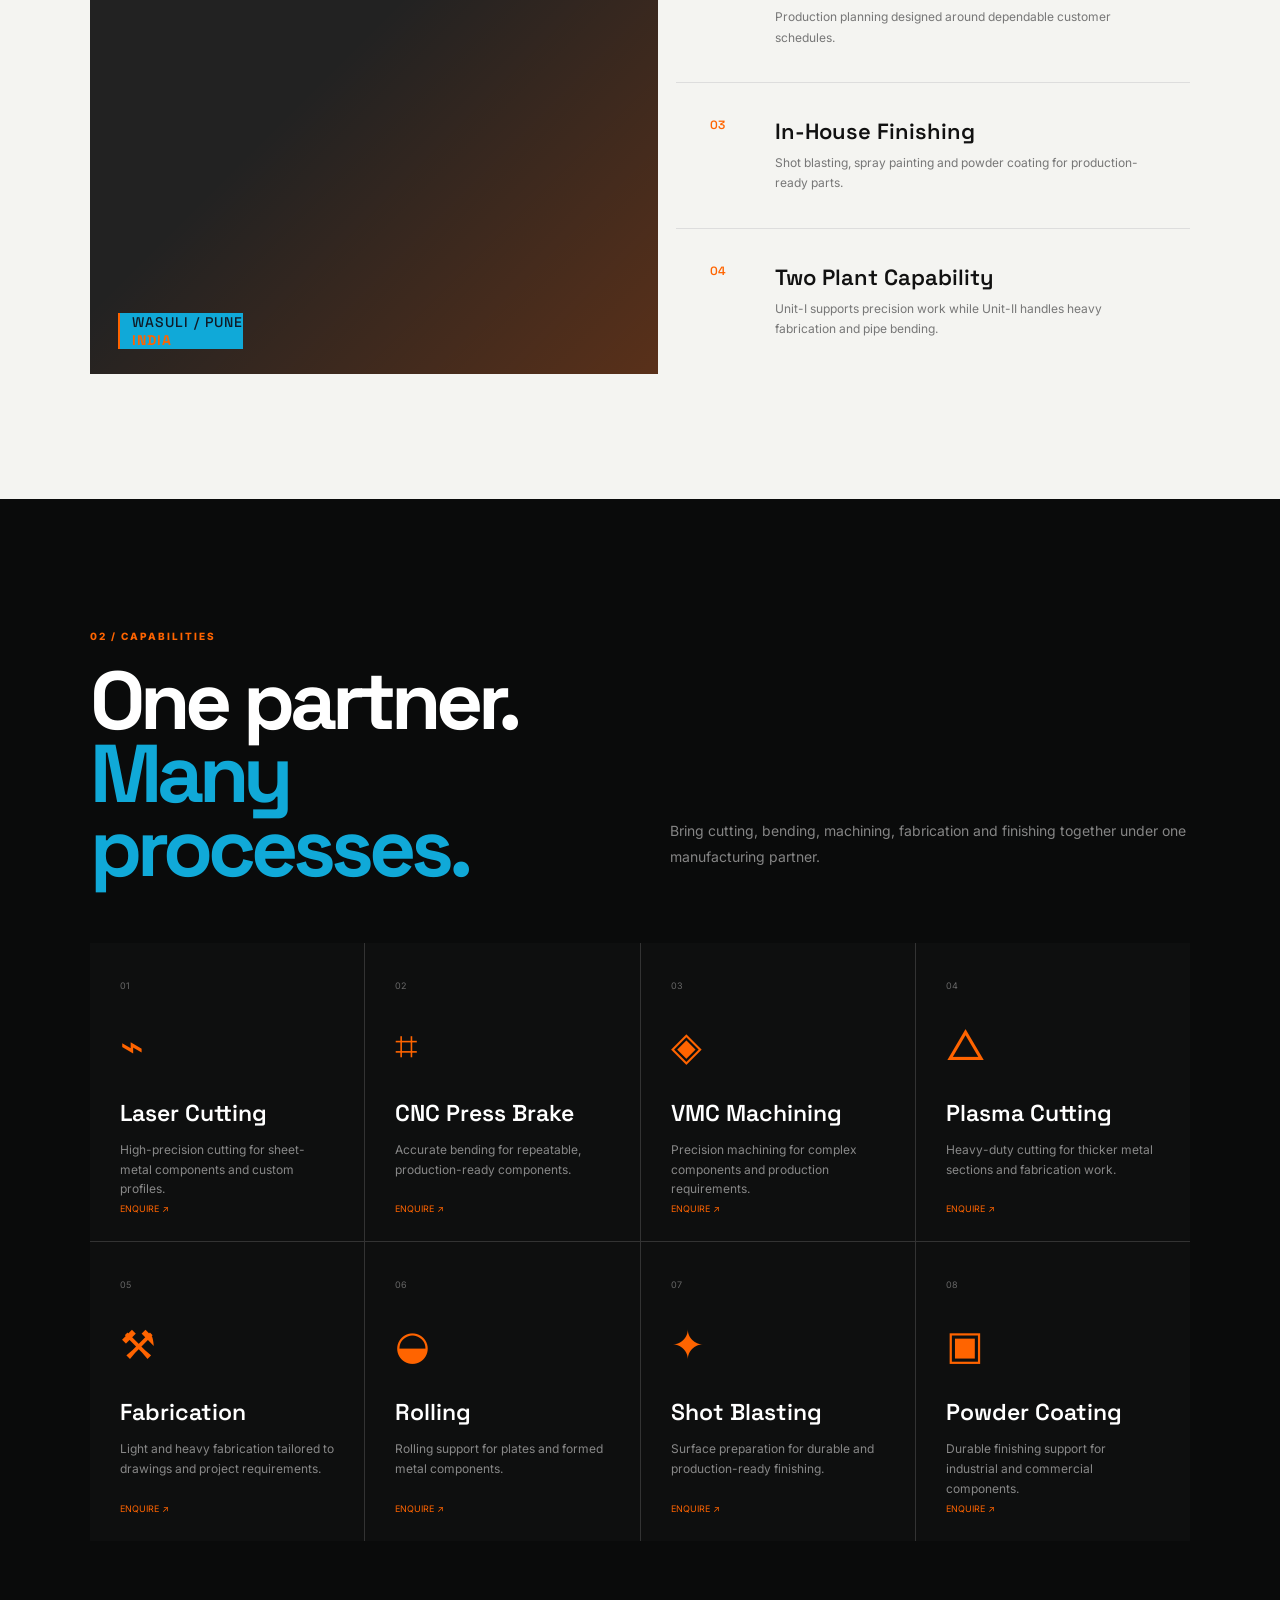
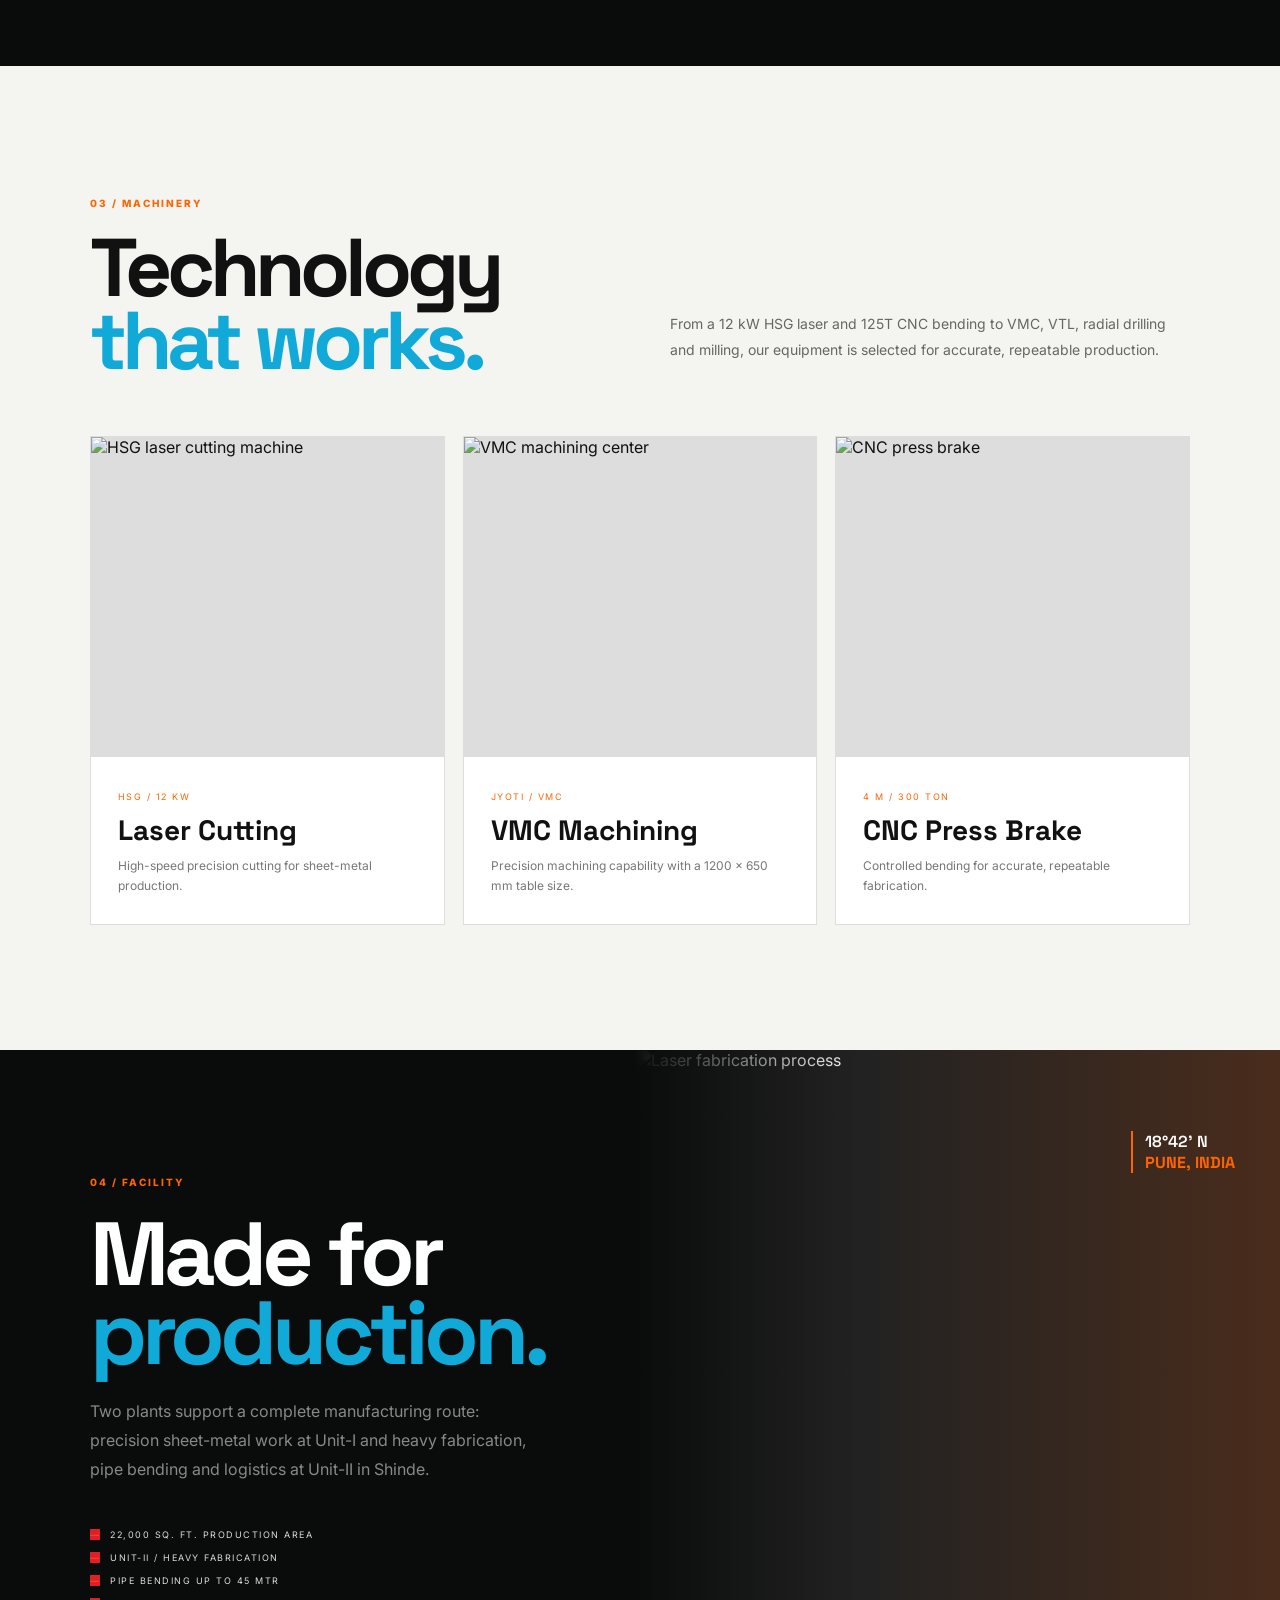
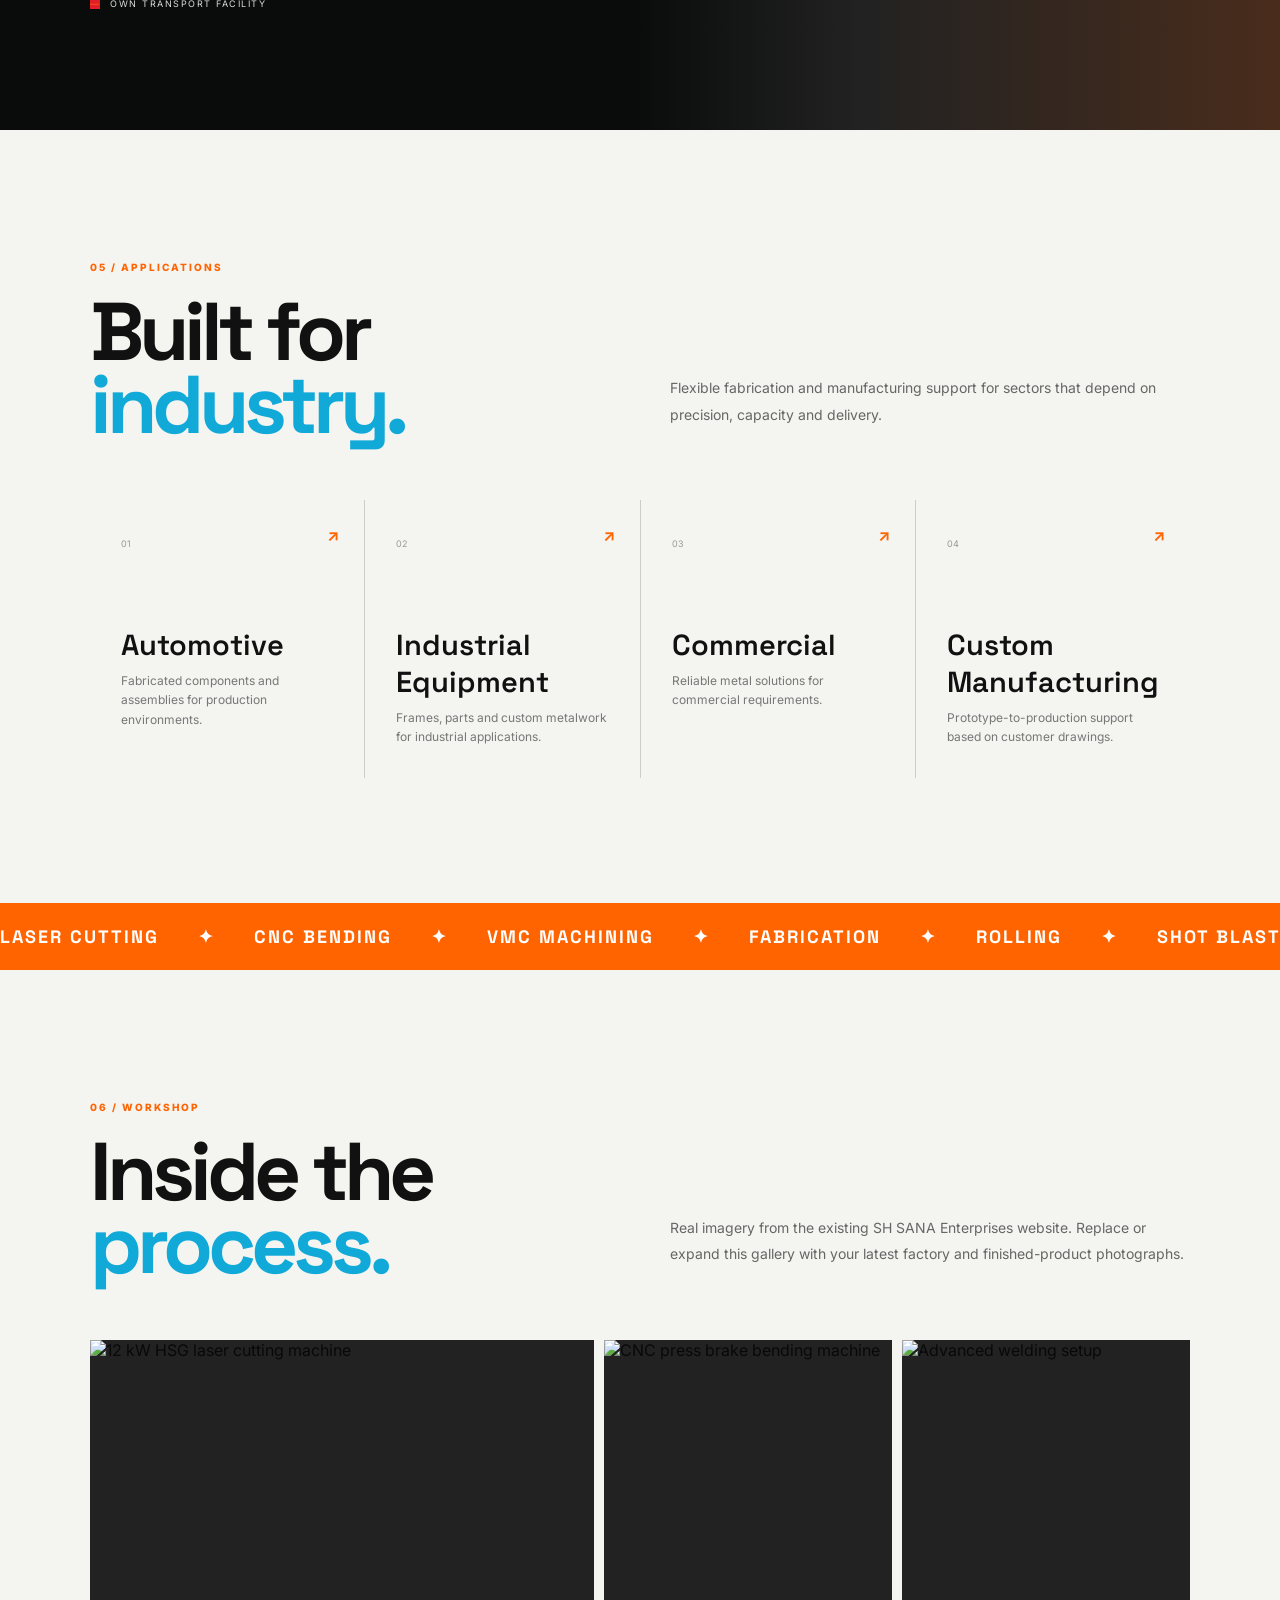
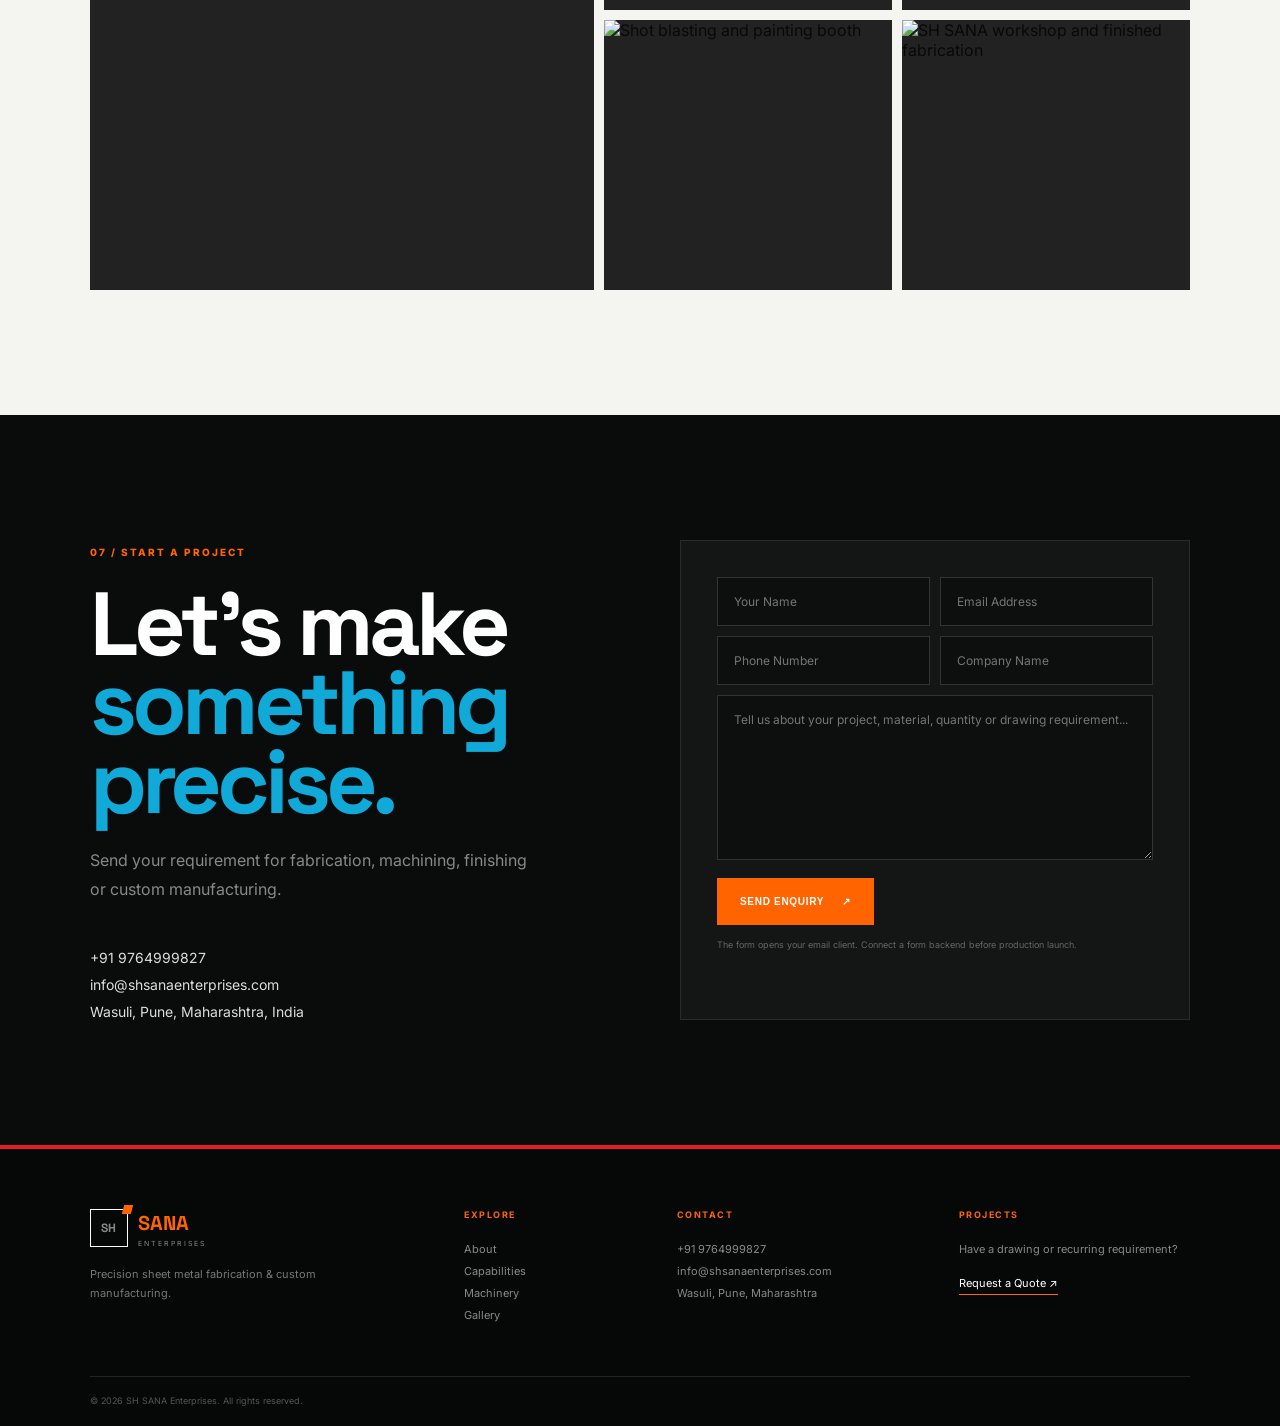
==== commit afdd9022: "Align website with SH SANA profile" ====
--- a/index.html
+++ b/index.html
@@ -3,8 +3,8 @@
 <head>
 <meta charset="utf-8">
 <meta name="viewport" content="width=device-width,initial-scale=1">
-<meta name="description" content="SH SANA Enterprises — precision sheet metal fabrication, machining and custom manufacturing in Wasuli, Pune.">
-<title>SH SANA Enterprises | Precision Engineering</title>
+<meta name="description" content="SH SANA Enterprises Pvt. Ltd. — complete precision fabrication, machining, finishing and industrial assembly solutions from Pune.">
+<title>SH SANA Enterprises Pvt. Ltd. | Complete Fabrication Solutions</title>
 <link rel="preconnect" href="https://fonts.googleapis.com">
 <link rel="preconnect" href="https://fonts.gstatic.com" crossorigin>
 <link href="https://fonts.googleapis.com/css2?family=Inter:wght@400;500;600;700;800&family=Space+Grotesk:wght@500;600;700&display=swap" rel="stylesheet">
@@ -31,14 +31,14 @@
 <section class="hero" id="home">
   <div class="hero-lines"></div>
   <div class="hero-content reveal">
-    <div class="eyebrow"><i></i> PRECISION SHEET METAL FABRICATION</div>
-    <h1>Built to<br><em>perform.</em></h1>
-    <p>Light & heavy fabrication, precision machining and custom manufacturing — delivered with quality, consistency and dependable lead times.</p>
+    <div class="eyebrow"><i></i> SINCE 2010 / PUNE, INDIA</div>
+    <h1>Complete<br><em>solutions.</em></h1>
+    <p>Light and heavy fabrication, precision machining, finishing and industrial assemblies delivered under one roof.</p>
     <div class="actions">
       <a class="btn orange" href="#contact">Start a Project <b>↗</b></a>
       <a class="btn outline" href="#services">Explore Capabilities <b>↓</b></a>
     </div>
-    <div class="trust-row"><span>LASER CUTTING</span><span>CNC BENDING</span><span>VMC MACHINING</span><span>FABRICATION</span></div>
+    <div class="trust-row"><span>LASER CUTTING</span><span>CNC BENDING</span><span>SURFACE TREATMENT</span><span>ASSEMBLY</span></div>
   </div>
   <div class="hero-image">
     <div class="hero-glow"></div>
@@ -53,18 +53,18 @@
   <div><strong data-count="15">0</strong><span>+ YEARS EXPERIENCE</span></div>
   <div><strong data-count="22000">0</strong><span>SQ. FT. FACILITY</span></div>
   <div><strong data-count="1000">0</strong><span>+ CUSTOMERS</span></div>
-  <div><strong data-count="13">0</strong><span>VALUE-ADDED SERVICES</span></div>
+  <div><strong data-count="28">0</strong><span>MEASURING & LIFTING ASSETS</span></div>
 </section>
 
 <section class="section about" id="about">
-  <div class="section-title reveal"><div><small>01 / COMPANY</small><h2>Engineering<br><em>with intent.</em></h2></div><p>SH SANA Enterprises is a Wasuli, Pune-based light & heavy sheet metal fabrication and custom manufacturing company. Established in 2011, the company operates from a 22,000 sq. ft. fabrication production facility.</p></div>
+  <div class="section-title reveal"><div><small>01 / COMPANY</small><h2>Engineering<br><em>with intent.</em></h2></div><p>SH SANA Enterprises Pvt. Ltd. is a Wasuli, Pune-based precision fabrication and custom manufacturing company. Established in 2010, our 22,000 sq. ft. operation combines advanced technology, skilled craftsmanship and disciplined delivery.</p></div>
   <div class="about-grid">
     <div class="about-visual reveal"><img src="https://shsanaenterprises.com/assets/images/gallery/gallery-6.jpg" alt="Fabrication workshop"><div class="about-tag">WASULI / PUNE<br><b>INDIA</b></div></div>
     <div class="about-copy">
       <div class="feature reveal"><b>01</b><div><h3>Quality Assurance</h3><p>Process-focused production with attention to accuracy and consistency.</p></div></div>
       <div class="feature reveal"><b>02</b><div><h3>On-Time Delivery</h3><p>Production planning designed around dependable customer schedules.</p></div></div>
-      <div class="feature reveal"><b>03</b><div><h3>Bulk Volume Capability</h3><p>Dedicated machines, floor area and workmanship for recurring orders.</p></div></div>
-      <div class="feature reveal"><b>04</b><div><h3>Own Transport Facility</h3><p>Transport support for finished components and project requirements.</p></div></div>
+      <div class="feature reveal"><b>03</b><div><h3>In-House Finishing</h3><p>Shot blasting, spray painting and powder coating for production-ready parts.</p></div></div>
+      <div class="feature reveal"><b>04</b><div><h3>Two Plant Capability</h3><p>Unit-I supports precision work while Unit-II handles heavy fabrication and pipe bending.</p></div></div>
     </div>
   </div>
 </section>
@@ -84,7 +84,7 @@
 </section>
 
 <section class="section machines" id="machines">
-  <div class="section-title reveal"><div><small>03 / MACHINERY</small><h2>Technology<br><em>that works.</em></h2></div><p>Featured machinery from the current SH SANA Enterprises website, presented as a modern equipment showcase.</p></div>
+  <div class="section-title reveal"><div><small>03 / MACHINERY</small><h2>Technology<br><em>that works.</em></h2></div><p>From a 12 kW HSG laser and 125T CNC bending to VMC, VTL, radial drilling and milling, our equipment is selected for accurate, repeatable production.</p></div>
   <div class="machine-grid">
     <article class="machine reveal"><div class="machine-photo"><img src="https://shsanaenterprises.com/admin/images/services/692818740Laser%20Cutting%20Machine%20%286Kw%29.png" alt="HSG laser cutting machine"></div><div><small>HSG / 12 KW</small><h3>Laser Cutting</h3><p>High-speed precision cutting for sheet-metal production.</p></div></article>
     <article class="machine reveal"><div class="machine-photo"><img src="https://shsanaenterprises.com/admin/images/services/1546390688VMC%20Machine.png" alt="VMC machining center"></div><div><small>JYOTI / VMC</small><h3>VMC Machining</h3><p>Precision machining capability with a 1200 × 650 mm table size.</p></div></article>
@@ -93,7 +93,7 @@
 </section>
 
 <section class="facility dark" id="facility">
-  <div class="facility-copy reveal"><small>04 / FACILITY</small><h2>Made for<br><em>production.</em></h2><p>Our production base in Wasuli, Pune is designed to support diverse sheet-metal and custom manufacturing requirements.</p><div class="facility-list"><span>22,000 SQ. FT. PRODUCTION AREA</span><span>LIGHT & HEAVY FABRICATION</span><span>IN-HOUSE VALUE-ADDED PROCESSES</span><span>BULK ORDER CAPABILITY</span></div></div>
+  <div class="facility-copy reveal"><small>04 / FACILITY</small><h2>Made for<br><em>production.</em></h2><p>Two plants support a complete manufacturing route: precision sheet-metal work at Unit-I and heavy fabrication, pipe bending and logistics at Unit-II in Shinde.</p><div class="facility-list"><span>22,000 SQ. FT. PRODUCTION AREA</span><span>UNIT-II / HEAVY FABRICATION</span><span>PIPE BENDING UP TO 45 MTR</span><span>OWN TRANSPORT FACILITY</span></div></div>
   <div class="facility-photo reveal"><img src="https://shsanaenterprises.com/assets/images/gallery/gallery-4.jpg" alt="Laser fabrication process"><div class="facility-overlay"></div><div class="coordinate">18°42' N<br><b>PUNE, INDIA</b></div></div>
 </section>
 
@@ -112,11 +112,11 @@
 <section class="section gallery" id="gallery">
   <div class="section-title reveal"><div><small>06 / WORKSHOP</small><h2>Inside the<br><em>process.</em></h2></div><p>Real imagery from the existing SH SANA Enterprises website. Replace or expand this gallery with your latest factory and finished-product photographs.</p></div>
   <div class="gallery-grid">
-    <figure class="g reveal"><img src="https://shsanaenterprises.com/assets/images/gallery/gallery-2.jpg" alt="Laser cutting"></figure>
-    <figure class="g reveal"><img src="https://shsanaenterprises.com/assets/images/gallery/gallery-3.jpg" alt="Machining"></figure>
-    <figure class="g reveal"><img src="https://shsanaenterprises.com/assets/images/gallery/gallery-1.jpg" alt="Metal fabrication"></figure>
-    <figure class="g reveal"><img src="https://shsanaenterprises.com/assets/images/gallery/gallery-5.jpg" alt="Powder coating"></figure>
-    <figure class="g reveal"><img src="https://shsanaenterprises.com/assets/images/gallery/gallery-6.jpg" alt="Rolling"></figure>
+    <figure class="g reveal"><img src="https://shsanaenterprises.com/admin/images/services/692818740Laser%20Cutting%20Machine%20%286Kw%29.png" alt="12 kW HSG laser cutting machine"></figure>
+    <figure class="g reveal"><img src="https://shsanaenterprises.com/admin/images/services/397021625CNC%20press%20brake%20Bending.png" alt="CNC press brake bending machine"></figure>
+    <figure class="g reveal"><img src="https://shsanaenterprises.com/admin/images/services/1178999375TIG%20Welding%20Machines%2003.png" alt="Advanced welding setup"></figure>
+    <figure class="g reveal"><img src="https://shsanaenterprises.com/admin/images/services/1858183979shot%20blasting%20and%20painting%20.png" alt="Shot blasting and painting booth"></figure>
+    <figure class="g reveal"><img src="https://shsanaenterprises.com/assets/images/gallery/gallery-6.jpg" alt="SH SANA workshop and finished fabrication"></figure>
   </div>
 </section>
 
--- a/styles.css
+++ b/styles.css
@@ -1 +1,39 @@
+/* SH SANA brand palette */
+:root{--cyan:#10a9d8;--red:#e21d2a;--blue:#153b70;--ink:#101a25;--paper:#f7fafc;--line:#d7e5ec}
+body{background:var(--paper);color:var(--ink)}
+.pointer{background:radial-gradient(circle,rgba(16,169,216,.16),transparent 68%)}
+.header{background:rgba(16,59,92,.92);border-bottom-color:rgba(16,169,216,.35)}
+.logo-box{border-color:var(--cyan)}
+.logo-box i{background:var(--red)}
+.logo b{color:var(--cyan)}
+.header nav a:hover{color:var(--cyan)}
+.top-cta,.btn.orange{background:var(--red)}
+.top-cta:hover,.btn.orange:hover{background:#b91520}
+.hero{background:linear-gradient(135deg,#081827 0%,#103b5c 58%,#087c9b 100%)}
+.hero:after{background:linear-gradient(90deg,rgba(8,24,39,.98),rgba(8,24,39,.5) 48%,rgba(8,24,39,.08))}
+.hero-lines{opacity:.42;background-image:linear-gradient(rgba(16,169,216,.2) 1px,transparent 1px),linear-gradient(90deg,rgba(16,169,216,.2) 1px,transparent 1px)}
+.hero h1 em,.section-title h2 em,.facility-copy h2 em,.contact-copy h2 em{color:var(--cyan)}
+.eyebrow i{background:var(--red)}
+.btn.outline{border-color:var(--cyan);color:#fff}
+.btn.outline:hover{background:var(--cyan);color:var(--ink)}
+.stats{background:var(--red)}
+.section-title small,.feature>b,.machine small,.facility-copy>small,.contact-copy>small{color:var(--red)}
+.about-visual .about-tag{background:var(--cyan);color:var(--ink)}
+.feature{border-top-color:var(--line)}
+.dark{background:var(--ink)}
+.service:hover{border-color:var(--cyan)}
+.service>b,.service a{color:var(--cyan)}
+.machine-photo{background:#dcebf2}
+.facility{background:linear-gradient(135deg,#0d263d,#102c44 60%,#124d69)}
+.facility-list span:before{background:var(--red)}
+.industry:hover{background:var(--cyan);color:var(--ink)}
+.industry b{color:var(--red)}
+.ticker{background:var(--cyan);color:var(--ink)}
+.g{border-color:var(--cyan)}
+.contact{background:linear-gradient(135deg,#102c44,#081827)}
+.contact-info a{color:var(--cyan)}
+.quote-form input:focus,.quote-form textarea:focus{border-color:var(--cyan)}
+footer{background:#071522;border-top:4px solid var(--red)}
+footer h4{color:var(--cyan)}
+@media(max-width:800px){.header nav{background:#102c44}.top-cta{display:none}}
 *{box-sizing:border-box}html{scroll-behavior:smooth}body{margin:0;background:#f4f4f1;color:#111;font-family:Inter,Arial,sans-serif;overflow-x:hidden}.grain{position:fixed;inset:0;z-index:100;pointer-events:none;opacity:.035;background-image:url("data:image/svg+xml,%3Csvg xmlns='http://www.w3.org/2000/svg' width='180' height='180'%3E%3Cfilter id='n'%3E%3CfeTurbulence type='fractalNoise' baseFrequency='.9' numOctaves='3'/%3E%3C/filter%3E%3Crect width='100%25' height='100%25' filter='url(%23n)'/%3E%3C/svg%3E")}.pointer{position:fixed;width:240px;height:240px;border-radius:50%;background:radial-gradient(circle,rgba(255,91,0,.13),transparent 68%);pointer-events:none;z-index:1;transform:translate(-50%,-50%)}a{color:inherit}.header{height:78px;position:fixed;z-index:90;inset:0 0 auto;display:flex;align-items:center;padding:0 5vw;background:rgba(7,8,8,.78);backdrop-filter:blur(18px);color:#fff;border-bottom:1px solid #252626}.logo{display:flex;align-items:center;gap:10px;text-decoration:none;margin-right:auto}.logo-box{width:38px;height:38px;border:1px solid #fff;display:grid;place-items:center;font:700 12px "Space Grotesk";position:relative}.logo-box i{position:absolute;width:9px;height:9px;background:#ff6400;right:-5px;top:-5px;transform:skew(-15deg)}.logo>span:last-child{display:flex;flex-direction:column;line-height:.85}.logo b{font:700 20px "Space Grotesk";color:#ff6400}.logo small{font-size:7px;letter-spacing:2px;margin-top:5px}.header nav{display:flex;gap:25px}.header nav a{font-size:10px;text-transform:uppercase;letter-spacing:.8px;text-decoration:none;color:#cfcfcf;transition:.2s}.header nav a:hover{color:#ff6400}.top-cta{margin-left:30px;background:#ff6400;color:#fff;text-decoration:none;padding:13px 18px;font-size:10px;font-weight:800;text-transform:uppercase}.top-cta span{margin-left:14px}.hamb{display:none;background:none;border:0;color:#fff;font-size:24px}.hero{min-height:100vh;background:#080909;color:#fff;position:relative;display:flex;align-items:center;padding:140px 7vw 80px;overflow:hidden}.hero:before{content:"";position:absolute;inset:0;background:radial-gradient(circle at 78% 50%,rgba(255,90,0,.18),transparent 28%),linear-gradient(90deg,#060707 25%,rgba(6,7,7,.84),#111 100%)}.hero-lines{position:absolute;inset:0;background-image:linear-gradient(rgba(255,255,255,.035) 1px,transparent 1px),linear-gradient(90deg,rgba(255,255,255,.035) 1px,transparent 1px);background-size:70px 70px;animation:moveGrid 20s linear infinite}.hero-content{position:relative;z-index:4;max-width:700px}.eyebrow,.section-title small,.facility-copy>small,.contact-copy>small{color:#ff6400;font-size:10px;font-weight:800;letter-spacing:2px}.eyebrow i{display:inline-block;width:28px;height:1px;background:#ff6400;vertical-align:middle;margin-right:8px}.hero h1{font:700 clamp(65px,8vw,115px) "Space Grotesk";line-height:.86;letter-spacing:-6px;margin:26px 0}.hero h1 em,.section-title em,.facility-copy em,.contact-copy em{font-style:normal;color:#ff6400}.hero-content>p{max-width:590px;color:#aaa;line-height:1.8;font-size:15px}.actions{display:flex;gap:12px;margin-top:32px}.btn{display:inline-flex;align-items:center;gap:18px;padding:17px 22px;border:1px solid transparent;text-decoration:none;text-transform:uppercase;font-size:10px;font-weight:800;letter-spacing:.7px;cursor:pointer}.btn.orange{background:#ff6400;color:#fff}.btn.outline{border-color:#4a4a4a;color:#fff;background:transparent}.btn:hover{transform:translateY(-3px)}.trust-row{display:flex;flex-wrap:wrap;gap:18px;margin-top:42px;color:#888;font-size:9px;letter-spacing:1.3px}.trust-row span:before{content:"✦";color:#ff6400;margin-right:7px}.hero-image{position:absolute;right:-2vw;top:15%;width:min(56vw,800px);height:680px;z-index:3}.hero-image img{position:absolute;width:76%;height:58%;object-fit:cover;right:4%;top:13%;filter:saturate(.72) contrast(1.1);clip-path:polygon(10% 0,100% 0,100% 86%,82% 100%,0 100%,0 14%);box-shadow:0 0 90px rgba(255,83,0,.12)}.hero-glow{position:absolute;right:15%;top:15%;width:65%;height:58%;background:#ff6400;filter:blur(120px);opacity:.14}.image-frame{position:absolute;right:5%;top:9%;width:76%;height:58%;border:1px solid rgba(255,100,0,.5);transform:translate(22px,20px)}.hero-spec{position:absolute;right:0;bottom:16%;border-left:2px solid #ff6400;padding-left:14px;display:flex;flex-direction:column}.hero-spec small{font-size:8px;letter-spacing:2px;color:#888}.hero-spec strong{font:700 52px "Space Grotesk";line-height:1}.hero-spec strong span{font-size:15px;color:#ff6400}.hero-spec em{font-size:8px;letter-spacing:2px;color:#aaa;font-style:normal}.scroll{position:absolute;bottom:25px;left:7vw;color:#777;font-size:9px;letter-spacing:2px}.scroll b{color:#ff6400;margin-left:10px}.stats{display:grid;grid-template-columns:repeat(4,1fr);background:#ff6400;color:#fff;padding:28px 7vw}.stats>div{display:flex;align-items:baseline;justify-content:center;gap:8px;border-right:1px solid rgba(255,255,255,.3)}.stats>div:last-child{border:0}.stats strong{font:700 clamp(30px,4vw,53px) "Space Grotesk"}.stats span{font-size:8px;letter-spacing:1.2px}.section{padding:125px 7vw}.section-title{display:grid;grid-template-columns:1fr 1fr;gap:60px;align-items:end;margin-bottom:58px}.section-title h2{font:700 clamp(52px,6.4vw,90px) "Space Grotesk";line-height:.9;letter-spacing:-5px;margin:20px 0 0}.section-title p{max-width:530px;color:#666;font-size:14px;line-height:1.9}.about-grid{display:grid;grid-template-columns:1.05fr .95fr;gap:18px}.about-visual{position:relative;min-height:530px;background:#222;overflow:hidden}.about-visual img{width:100%;height:100%;object-fit:cover;filter:grayscale(.25) contrast(1.1)}.about-visual:after{content:"";position:absolute;inset:0;background:linear-gradient(135deg,transparent 45%,rgba(255,91,0,.25))}.about-tag{position:absolute;z-index:2;left:28px;bottom:25px;color:#fff;border-left:2px solid #ff6400;padding-left:12px;font:500 14px "Space Grotesk";letter-spacing:1px}.about-tag b{color:#ff6400}.about-copy{display:grid;background:#ddd;gap:1px}.feature{background:#f4f4f1;padding:34px;display:grid;grid-template-columns:45px 1fr;gap:20px}.feature>b{color:#ff6400;font:600 12px "Space Grotesk"}.feature h3{font:600 22px "Space Grotesk";margin:0 0 8px}.feature p{margin:0;color:#777;font-size:12px;line-height:1.7}.dark{background:#0a0b0b;color:#fff}.dark .section-title p{color:#858585}.service-grid{display:grid;grid-template-columns:repeat(4,1fr);gap:1px;background:#333}.service{background:#0e0f0f;min-height:275px;padding:30px;position:relative;transition:.3s}.service:hover{background:#171818;transform:translateY(-5px)}.service>span{color:#666;font-size:9px}.service>b{display:block;color:#ff6400;font-size:40px;font-weight:400;margin:28px 0}.service h3{font:600 23px "Space Grotesk";margin:0 0 9px}.service p{color:#888;font-size:12px;line-height:1.65;max-width:250px}.service a{position:absolute;bottom:27px;color:#ff6400;font-size:9px;text-transform:uppercase;text-decoration:none}.machine-grid{display:grid;grid-template-columns:repeat(3,1fr);gap:18px}.machine{background:#fff;border:1px solid #ddd;overflow:hidden;transition:.35s}.machine:hover{transform:translateY(-6px);box-shadow:0 25px 60px rgba(0,0,0,.12)}.machine-photo{height:320px;background:#ddd;overflow:hidden}.machine-photo img{width:100%;height:100%;object-fit:cover;transition:.7s;filter:saturate(.8)}.machine:hover .machine-photo img{transform:scale(1.06);filter:saturate(1)}.machine>div:last-child{padding:27px}.machine small{color:#ff6400;font-size:9px;letter-spacing:1.5px}.machine h3{font:700 28px "Space Grotesk";margin:8px 0}.machine p{color:#777;font-size:12px;line-height:1.7;margin:0}.facility{display:grid;grid-template-columns:.8fr 1.2fr;min-height:680px}.facility-copy{padding:120px 7vw}.facility-copy h2,.contact-copy h2{font:700 clamp(58px,7vw,100px) "Space Grotesk";line-height:.88;letter-spacing:-5px;margin:25px 0}.facility-copy>p,.contact-copy>p{color:#888;line-height:1.8;max-width:450px}.facility-list{display:flex;flex-direction:column;gap:12px;margin-top:45px}.facility-list span{font-size:9px;letter-spacing:1.5px;color:#ddd}.facility-list span:before{content:"—";color:#ff6400;margin-right:10px}.facility-photo{position:relative;overflow:hidden;background:#222}.facility-photo img{width:100%;height:100%;object-fit:cover;filter:grayscale(.2) contrast(1.1)}.facility-overlay{position:absolute;inset:0;background:linear-gradient(90deg,#0a0b0b 0%,transparent 35%,rgba(255,91,0,.18) 100%)}.coordinate{position:absolute;right:7%;top:12%;color:#fff;border-left:2px solid #ff6400;padding-left:12px;font:600 16px "Space Grotesk"}.coordinate b{color:#ff6400}.industry-grid{display:grid;grid-template-columns:repeat(4,1fr);gap:1px;background:#ccc}.industry{background:#f4f4f1;min-height:270px;padding:30px;position:relative;border:1px solid transparent;transition:.3s}.industry:hover{background:#fff;border-color:#ff6400;transform:translateY(-5px)}.industry>span{font-size:9px;color:#999}.industry h3{font:600 29px "Space Grotesk";margin:75px 0 8px;max-width:210px}.industry p{font-size:12px;color:#777;line-height:1.6;margin:0}.industry>b{position:absolute;right:24px;top:24px;color:#ff6400}.ticker{background:#ff6400;color:#fff;overflow:hidden;white-space:nowrap;padding:22px 0}.ticker div{display:inline-block;font:700 18px "Space Grotesk";letter-spacing:2px;animation:marquee 22s linear infinite}.ticker i{font-style:normal;margin:0 32px}.gallery-grid{display:grid;grid-template-columns:1.4fr .8fr .8fr;grid-template-rows:270px 270px;gap:10px}.g{margin:0;overflow:hidden;position:relative;background:#222}.g:first-child{grid-row:span 2}.g img{width:100%;height:100%;object-fit:cover;transition:.8s;filter:grayscale(.15) contrast(1.08)}.g:hover img{transform:scale(1.08);filter:grayscale(0)}.contact{display:grid;grid-template-columns:1fr 1fr;gap:80px;padding:125px 7vw}.contact-info{display:flex;flex-direction:column;gap:10px;margin-top:45px}.contact-info a,.contact-info span{color:#ddd;text-decoration:none;font-size:14px}.quote-form{background:#141515;border:1px solid #292a2a;padding:36px}.two{display:grid;grid-template-columns:1fr 1fr;gap:10px;margin-bottom:10px}.quote-form input,.quote-form textarea{width:100%;border:1px solid #333;background:#0d0e0e;color:#fff;padding:16px;font:inherit;font-size:12px;outline:none}.quote-form input:focus,.quote-form textarea:focus{border-color:#ff6400}.quote-form textarea{height:165px;resize:vertical;margin-bottom:14px}.quote-form>small{display:block;color:#666;font-size:9px;margin-top:13px;line-height:1.5}footer{background:#060707;color:#fff;padding:60px 7vw 20px;display:grid;grid-template-columns:1.4fr .7fr 1fr 1fr;gap:50px}.foot-brand p{color:#777;font-size:11px;line-height:1.7;max-width:280px;margin-top:18px}footer h4{font-size:9px;letter-spacing:1.5px;color:#ff6400;margin:0 0 18px}footer a,footer span,footer p{display:block;color:#888;text-decoration:none;font-size:11px;line-height:2}.footer-link{color:#fff!important;border-bottom:1px solid #ff6400;display:inline-block!important}.copyright{grid-column:1/-1;border-top:1px solid #222;padding-top:18px;color:#555;font-size:9px}.reveal{opacity:0;transform:translateY(35px);transition:opacity .8s ease,transform .8s cubic-bezier(.2,.7,.2,1)}.reveal.visible{opacity:1;transform:none}@keyframes moveGrid{to{background-position:70px 70px}}@keyframes marquee{to{transform:translateX(-50%)}}@media(max-width:1050px){.header nav{gap:13px}.header nav a{font-size:8px}.hero-image{right:-20%;opacity:.5}.service-grid{grid-template-columns:repeat(2,1fr)}.industry-grid{grid-template-columns:repeat(2,1fr)}.machine-grid{grid-template-columns:1fr}}@media(max-width:760px){.pointer{display:none}.header{padding:0 20px}.header nav,.top-cta{display:none}.hamb{display:block}.header nav.open{display:flex;position:absolute;top:78px;left:0;right:0;background:#090a0a;padding:24px;flex-direction:column;gap:18px}.header nav.open a{font-size:10px}.hero{padding:135px 24px 80px;min-height:850px}.hero h1{font-size:65px;letter-spacing:-4px}.hero-image{right:-55%;top:38%;width:760px;opacity:.32}.stats{grid-template-columns:repeat(2,1fr);padding:18px}.stats>div{padding:15px 3px;flex-direction:column;align-items:center}.stats>div:nth-child(2){border-right:0}.stats>div:nth-child(-n+2){border-bottom:1px solid rgba(255,255,255,.3)}.section{padding:80px 24px}.section-title{grid-template-columns:1fr;gap:25px;margin-bottom:40px}.section-title h2{font-size:55px;letter-spacing:-3px}.about-grid{grid-template-columns:1fr}.about-visual{min-height:430px}.service-grid{grid-template-columns:1fr}.service{min-height:245px}.facility{grid-template-columns:1fr}.facility-copy{padding:80px 24px}.facility-photo{min-height:430px}.industry-grid{grid-template-columns:1fr}.gallery-grid{grid-template-columns:1fr 1fr;grid-template-rows:210px 210px 210px}.g:first-child{grid-row:span 2}.contact{grid-template-columns:1fr;padding:80px 24px;gap:40px}.two{grid-template-columns:1fr}footer{grid-template-columns:1fr 1fr;padding:50px 24px;gap:35px}.foot-brand{grid-column:1/-1}.copyright{grid-column:1/-1}.trust-row{gap:10px}.actions{flex-direction:column;align-items:flex-start}}
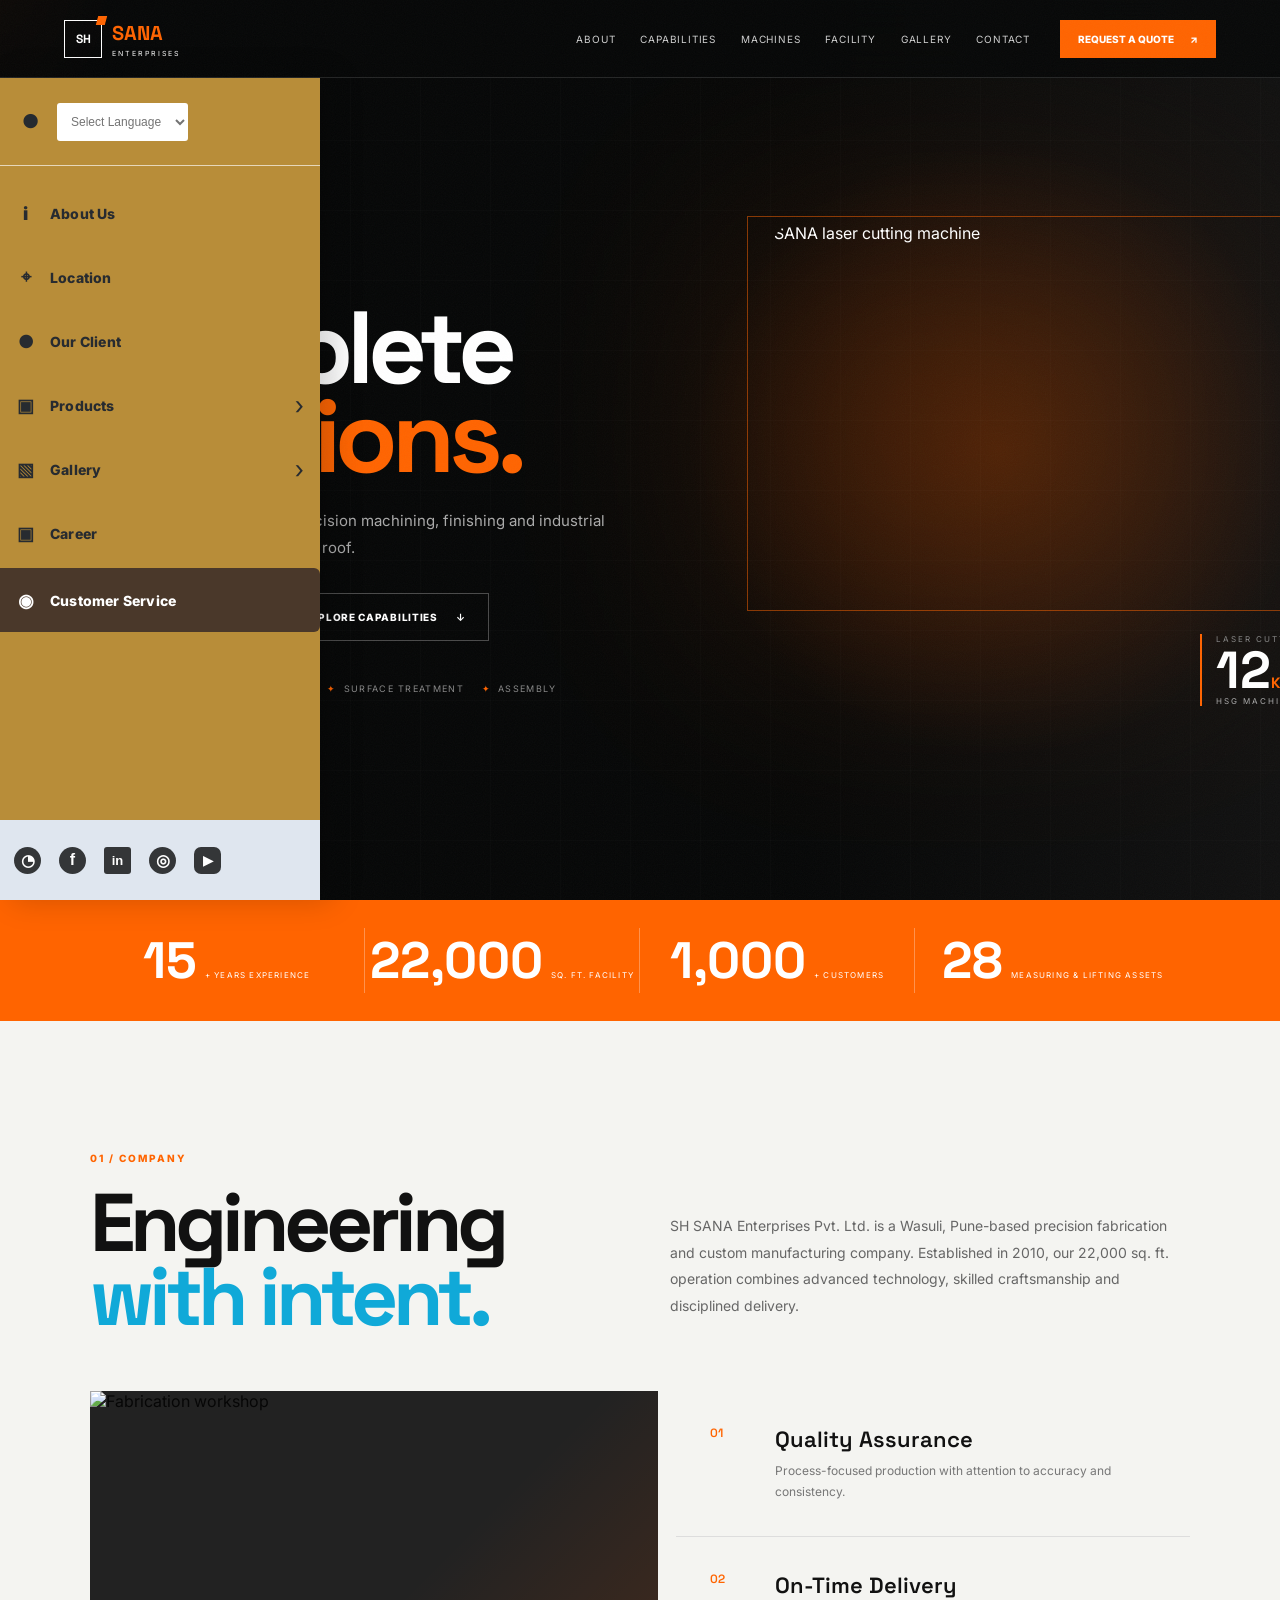
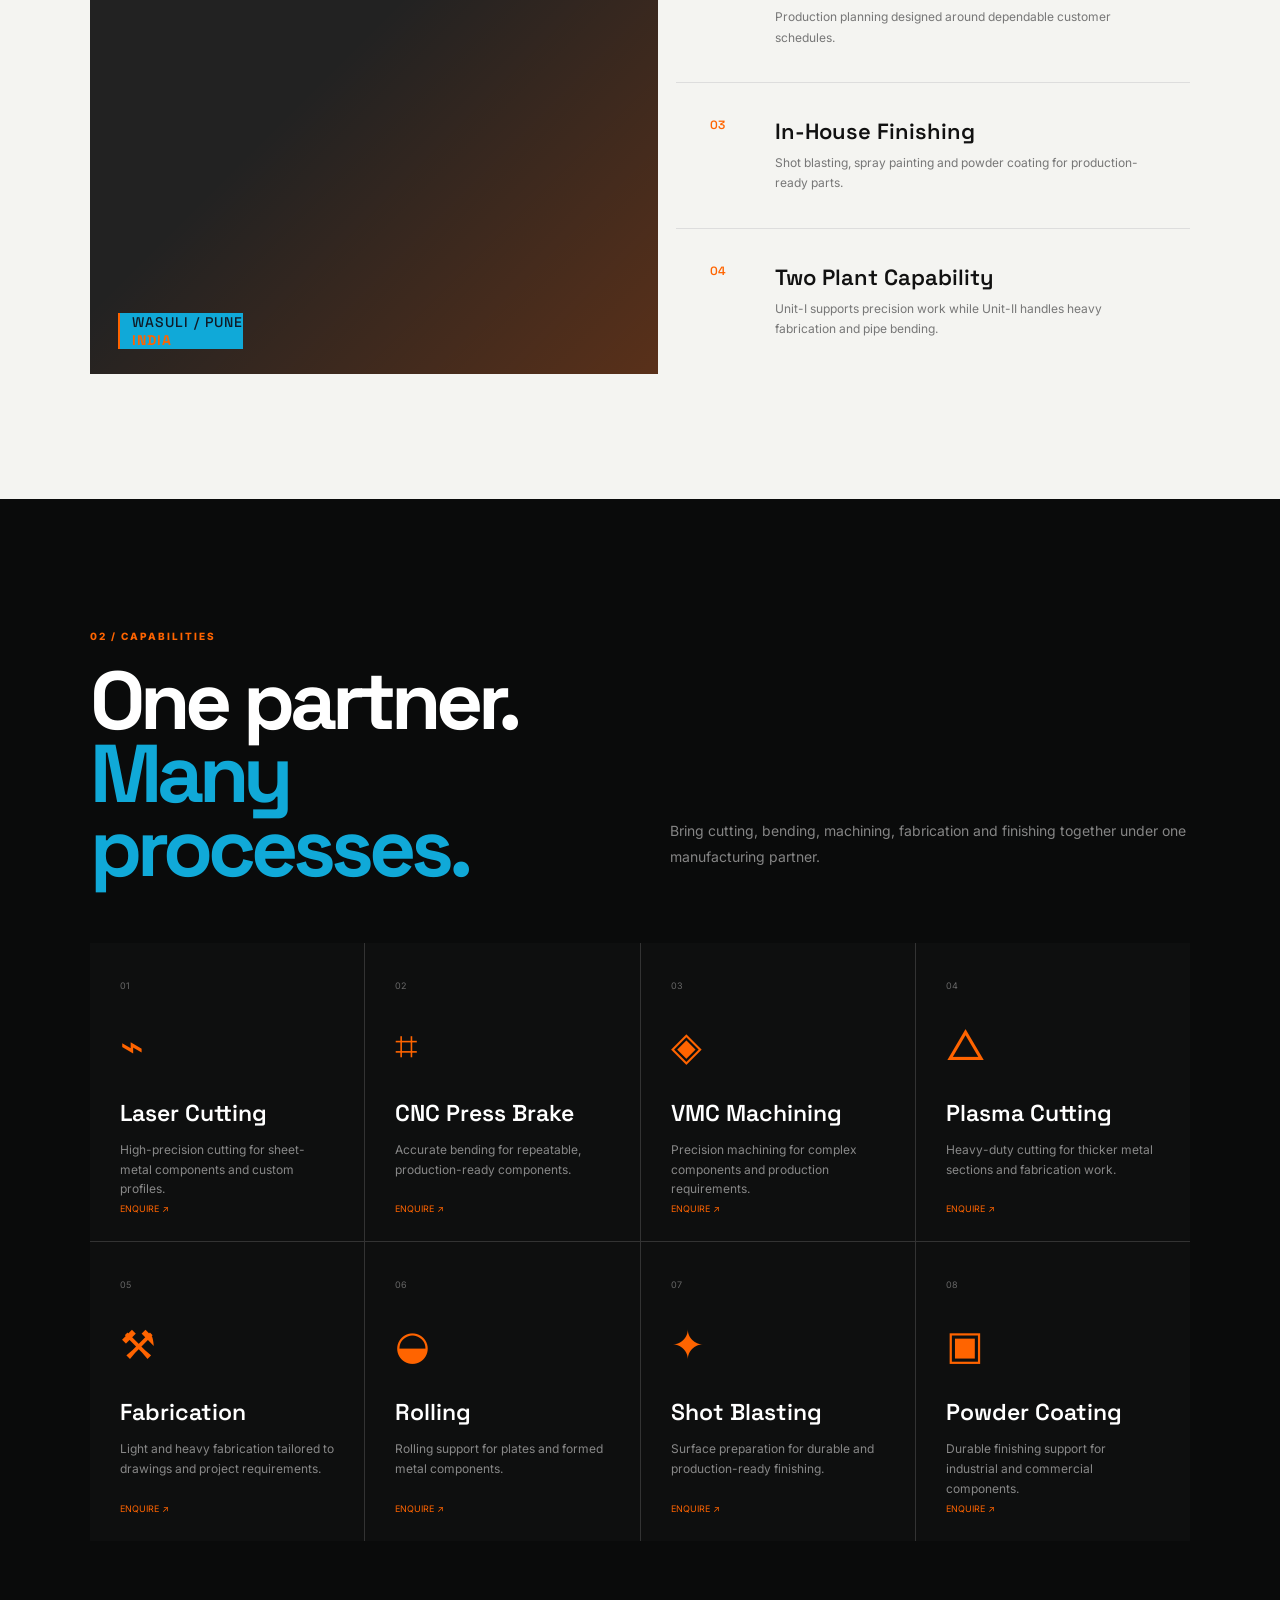
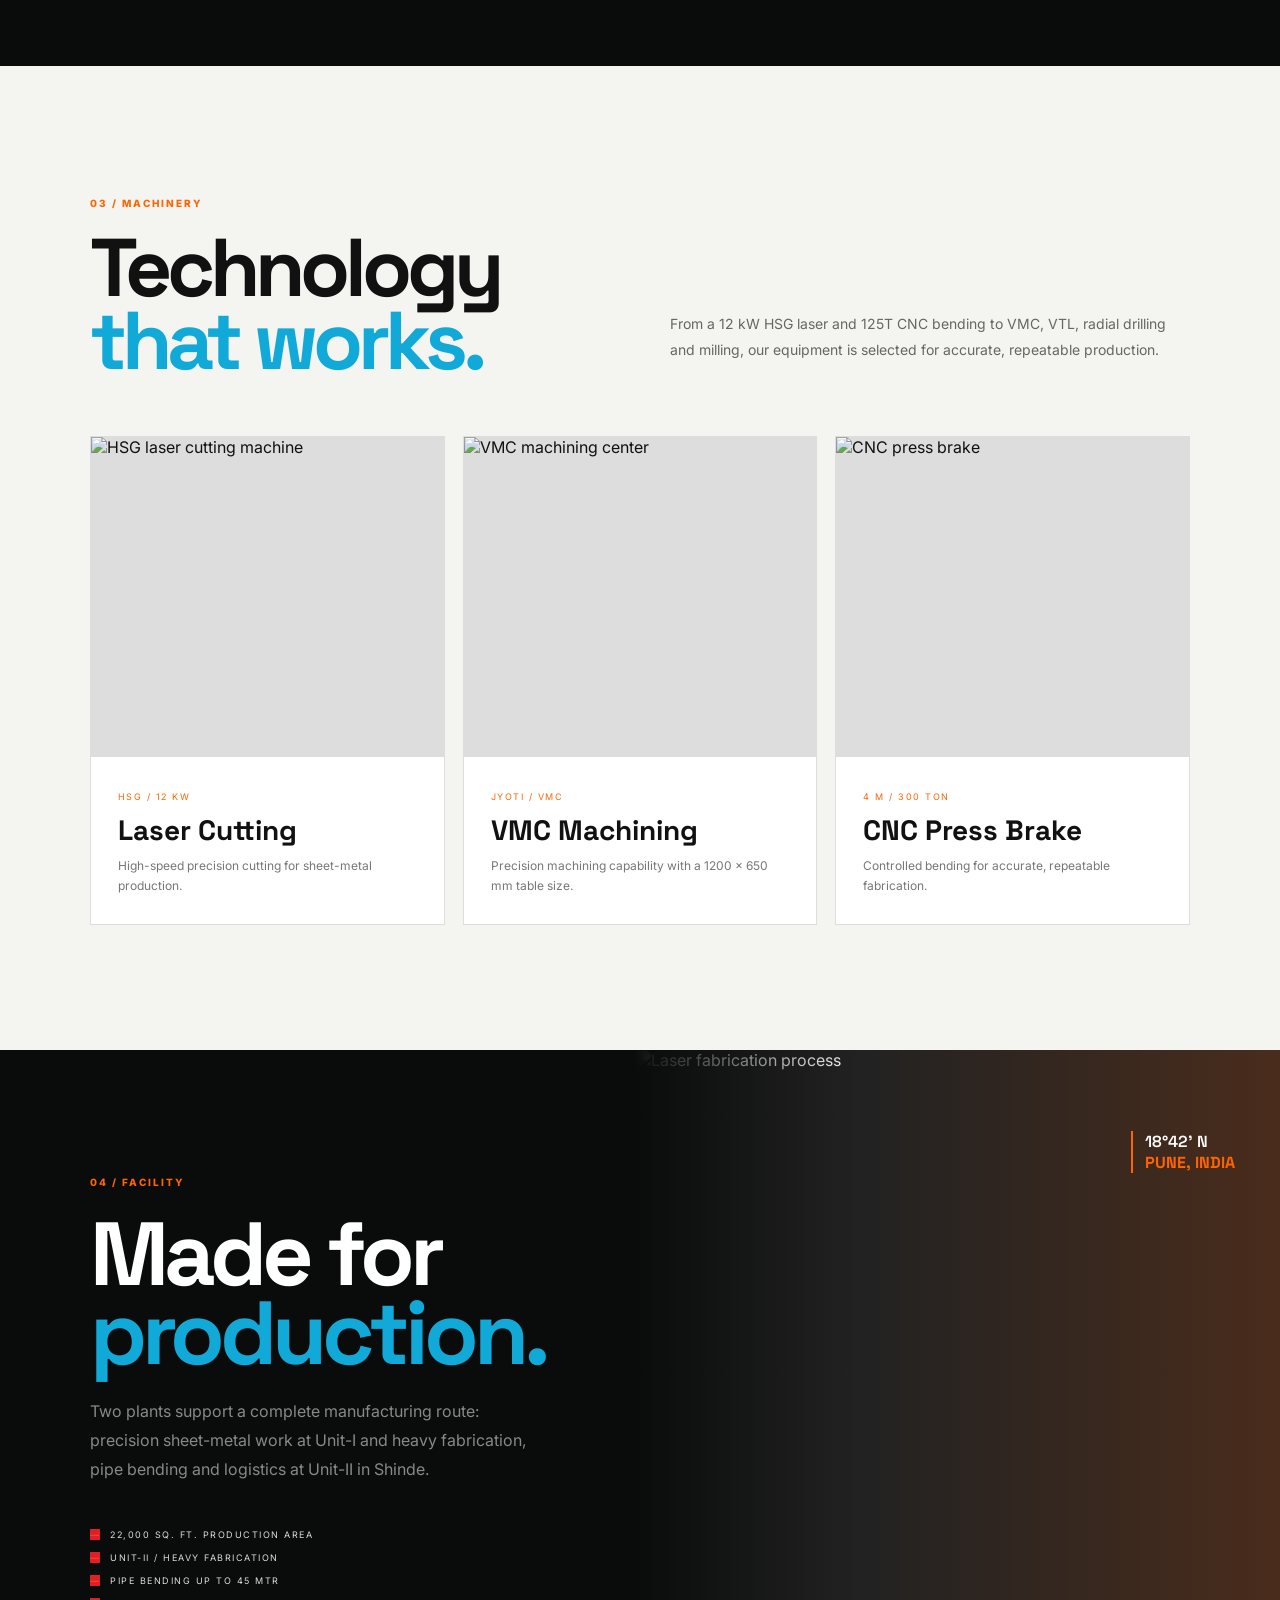
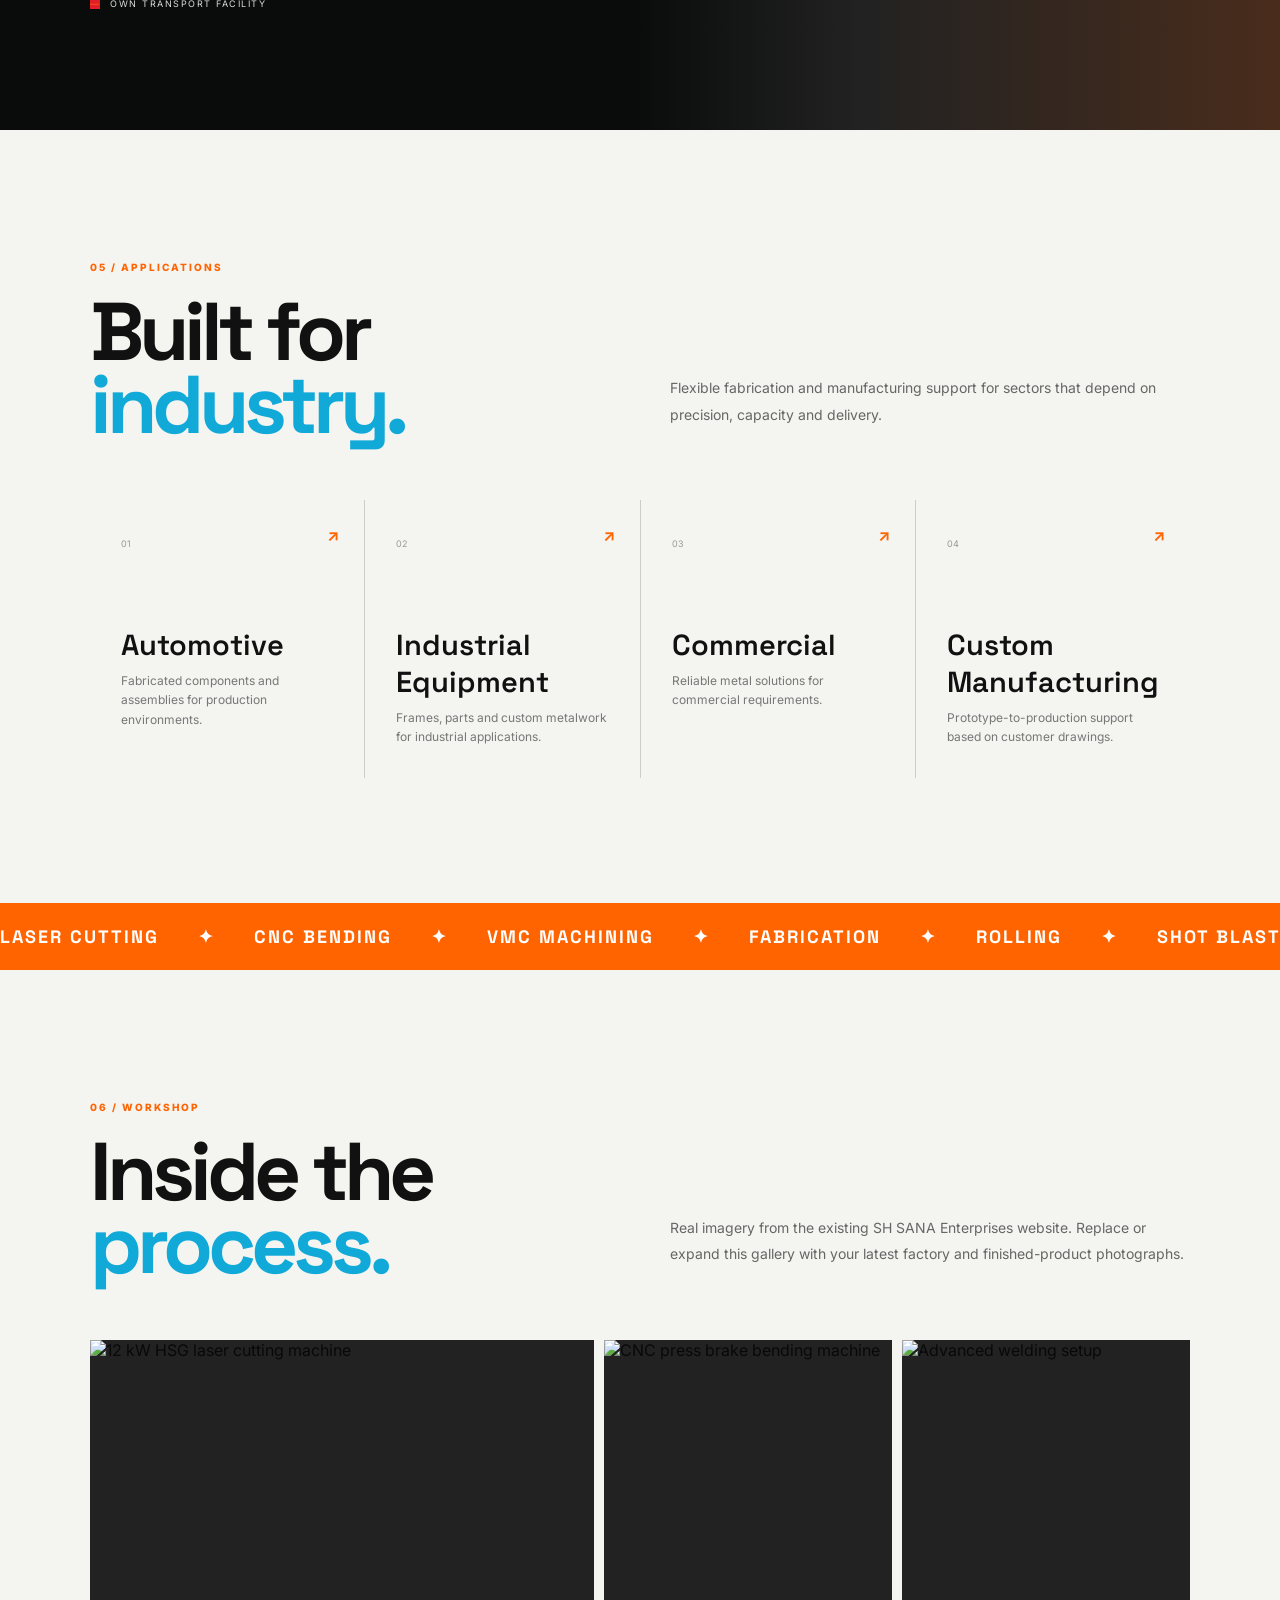
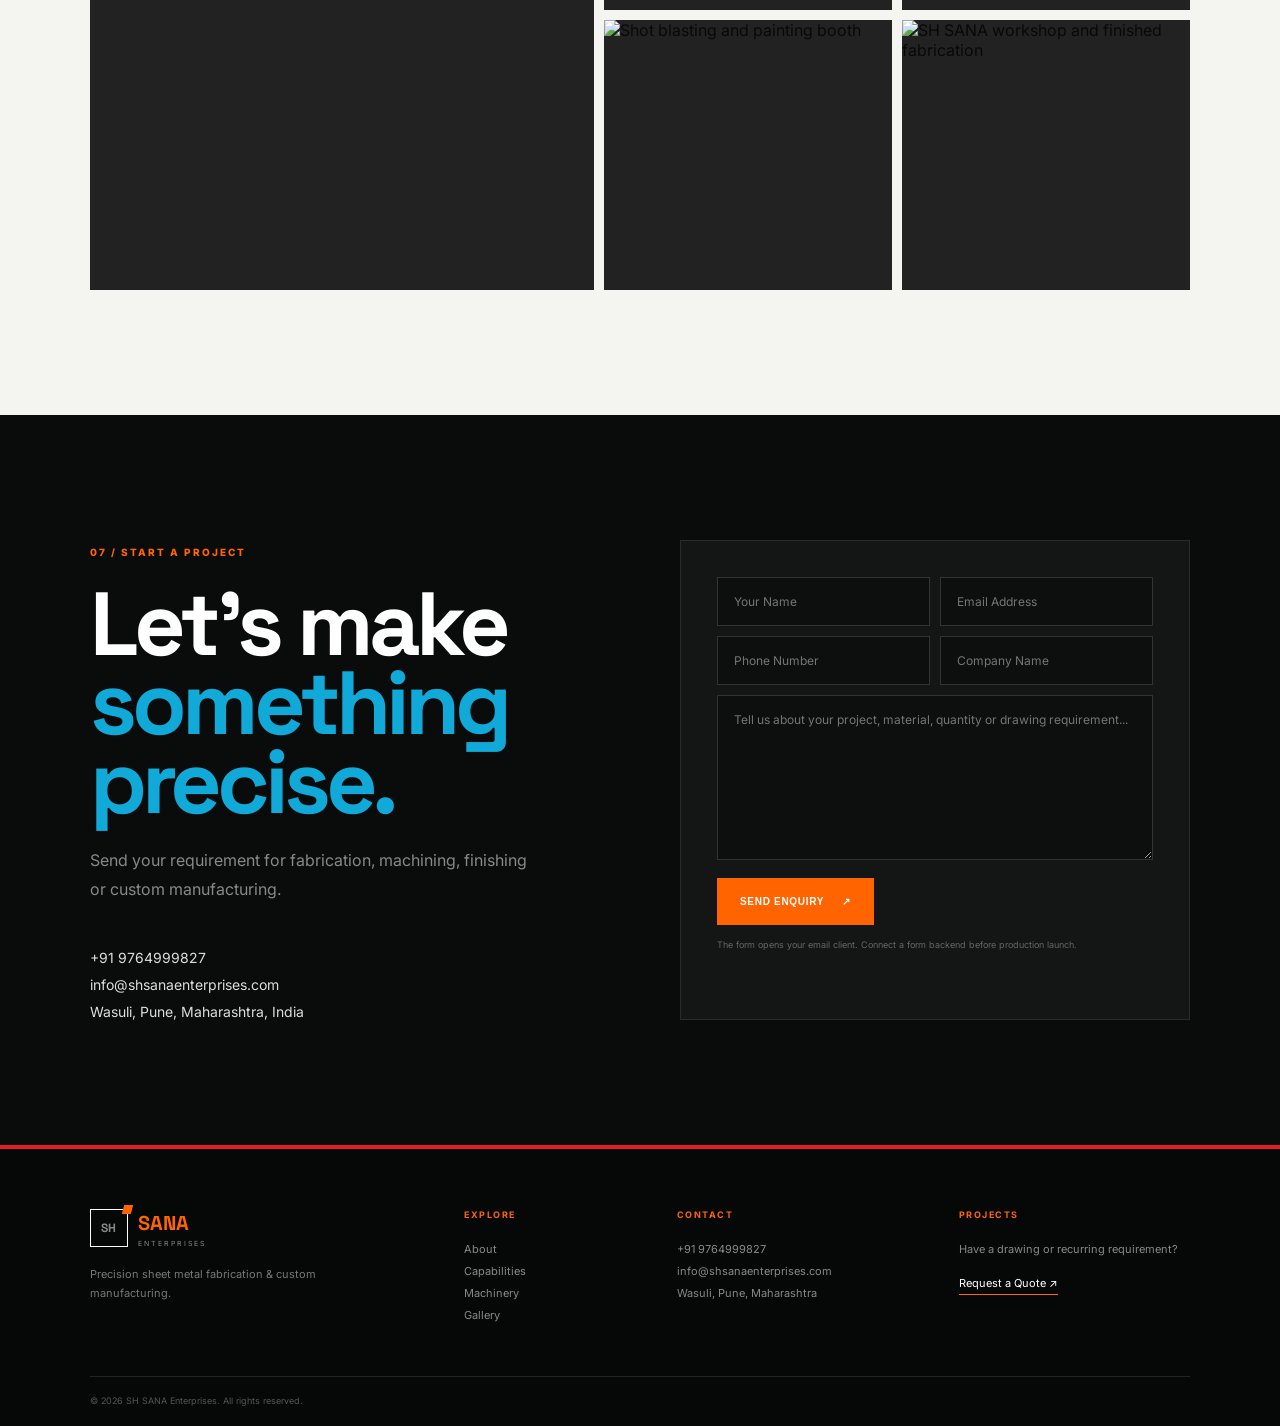
==== commit 24680b08: "Show mobile drawer by default" ====
--- a/index.html
+++ b/index.html
@@ -21,11 +21,20 @@
   </a>
   <nav id="nav">
     <a href="#about">About</a><a href="#services">Capabilities</a><a href="#machines">Machines</a>
-    <a href="#facility">Facility</a><a href="#gallery">Gallery</a><a href="#contact">Contact</a>
+    <a href="#facility">Facility</a><a href="#gallery">Gallery</a><a href="contact.html">Contact</a>
   </nav>
   <a class="top-cta" href="#contact">Request a Quote <span>↗</span></a>
-  <button class="hamb" id="hamb">☰</button>
+  <button class="hamb" id="hamb" aria-label="Open navigation" aria-expanded="false">☰</button>
 </header>
+<div class="menu-overlay" id="menuOverlay"></div>
+<aside class="mobile-panel open" id="mobilePanel" aria-hidden="false">
+  <div class="panel-language"><span>●</span><select aria-label="Select language"><option>Select Language</option><option>English</option><option>Hindi</option><option>Marathi</option></select></div>
+  <nav class="panel-links">
+    <a href="#about"><span class="panel-icon">i</span>About Us</a><a href="#facility"><span class="panel-icon">⌖</span>Location</a><a href="#industries"><span class="panel-icon">●</span>Our Client</a>
+    <a href="#services"><span class="panel-icon">▣</span>Products <b>›</b></a><a href="#gallery"><span class="panel-icon">▧</span>Gallery <b>›</b></a><a href="#contact"><span class="panel-icon">▣</span>Career</a><a class="panel-service" href="#contact"><span class="panel-icon">◉</span>Customer Service</a>
+  </nav>
+  <div class="panel-social"><a href="https://wa.me/919764999827" aria-label="WhatsApp">◔</a><a href="#" aria-label="Facebook">f</a><a href="#" aria-label="LinkedIn">in</a><a href="#" aria-label="Instagram">◎</a><a href="#" aria-label="YouTube">▶</a></div>
+</aside>
 
 <main>
 <section class="hero" id="home">
@@ -97,7 +106,7 @@
   <div class="facility-photo reveal"><img src="https://shsanaenterprises.com/assets/images/gallery/gallery-4.jpg" alt="Laser fabrication process"><div class="facility-overlay"></div><div class="coordinate">18°42' N<br><b>PUNE, INDIA</b></div></div>
 </section>
 
-<section class="section industries">
+<section class="section industries" id="industries">
   <div class="section-title reveal"><div><small>05 / APPLICATIONS</small><h2>Built for<br><em>industry.</em></h2></div><p>Flexible fabrication and manufacturing support for sectors that depend on precision, capacity and delivery.</p></div>
   <div class="industry-grid">
     <article class="industry reveal"><span>01</span><h3>Automotive</h3><p>Fabricated components and assemblies for production environments.</p><b>↗</b></article>
--- a/styles.css
+++ b/styles.css
@@ -36,4 +36,16 @@
 footer{background:#071522;border-top:4px solid var(--red)}
 footer h4{color:var(--cyan)}
 @media(max-width:800px){.header nav{background:#102c44}.top-cta{display:none}}
+.menu-overlay{display:none}.mobile-panel{display:none}
+@media(max-width:800px){
+	.hamb{display:block;position:relative;z-index:141;cursor:pointer}
+	.header nav{display:none}
+	.menu-overlay{display:block;position:fixed;inset:0;background:rgba(8,15,22,.42);opacity:0;pointer-events:none;transition:opacity .25s;z-index:120}
+	.mobile-panel{display:flex;flex-direction:column;position:fixed;z-index:130;inset:0 auto 0 0;width:min(320px,82vw);background:#b88d39;color:#252a30;transform:translateX(-102%);transition:transform .3s ease;box-shadow:12px 0 30px rgba(0,0,0,.18)}
+	.mobile-panel.open{transform:translateX(0)}.menu-overlay.open{opacity:1;pointer-events:auto}
+	.panel-language{height:88px;border-bottom:1px solid rgba(255,255,255,.65);display:flex;align-items:center;gap:18px;padding:0 22px;font-size:19px}.panel-language select{min-width:126px;padding:11px 10px;border:0;border-radius:3px;background:#fff;color:#747474;font-size:12px}.panel-links{display:flex!important;flex-direction:column;gap:0!important;padding-top:15px}.panel-links a{display:flex;align-items:center;gap:14px;min-height:64px;padding:0 16px;color:#272b30!important;text-decoration:none!important;font-size:14px!important;font-weight:800;letter-spacing:.2px;text-transform:none!important}.panel-links a b{margin-left:auto;font-size:25px;font-weight:400}.panel-icon{display:grid;place-items:center;width:20px;font-size:18px;font-weight:900}.panel-service{margin-top:3px;background:#4a382a;color:#fff!important;border-radius:0 6px 6px 0}.panel-service .panel-icon{color:#fff}.panel-social{margin-top:auto;min-height:80px;background:#dfe6ef;display:flex;align-items:center;gap:18px;padding:0 14px}.panel-social a{display:grid;place-items:center;width:27px;height:27px;border-radius:50%;background:#343638;color:#fff;text-decoration:none;font:bold 16px Arial}.panel-social a:nth-child(3){border-radius:3px;font-size:13px}.panel-social a:last-child{border-radius:7px;font-size:13px}
+}
+.mobile-panel{display:flex;flex-direction:column;position:fixed;z-index:130;inset:78px auto 0 0;width:320px;background:#b88d39;color:#252a30;transform:translateX(0);box-shadow:12px 0 30px rgba(0,0,0,.18)}
+.mobile-panel.open{transform:translateX(0)}.panel-language{height:88px;flex:none;border-bottom:1px solid rgba(255,255,255,.65);display:flex;align-items:center;gap:18px;padding:0 22px;font-size:19px}.panel-language select{min-width:126px;padding:11px 10px;border:0;border-radius:3px;background:#fff;color:#747474;font-size:12px}.panel-links{display:flex;flex-direction:column;gap:0;padding-top:15px}.panel-links a{display:flex;align-items:center;gap:14px;min-height:64px;padding:0 16px;color:#272b30;text-decoration:none;font-size:14px;font-weight:800;letter-spacing:.2px}.panel-links a b{margin-left:auto;font-size:25px;font-weight:400}.panel-icon{display:grid;place-items:center;width:20px;font-size:18px;font-weight:900}.panel-service{margin-top:3px;background:#4a382a;color:#fff!important;border-radius:0 6px 6px 0}.panel-service .panel-icon{color:#fff}.panel-social{margin-top:auto;min-height:80px;background:#dfe6ef;display:flex;align-items:center;gap:18px;padding:0 14px}.panel-social a{display:grid;place-items:center;width:27px;height:27px;border-radius:50%;background:#343638;color:#fff;text-decoration:none;font:bold 16px Arial}.panel-social a:nth-child(3){border-radius:3px;font-size:13px}.panel-social a:last-child{border-radius:7px;font-size:13px}.hamb{display:block;position:relative;z-index:141;cursor:pointer}
+@media(max-width:800px){.mobile-panel{inset:0 auto 0 0;width:min(320px,82vw)}.hamb{display:block}}
 *{box-sizing:border-box}html{scroll-behavior:smooth}body{margin:0;background:#f4f4f1;color:#111;font-family:Inter,Arial,sans-serif;overflow-x:hidden}.grain{position:fixed;inset:0;z-index:100;pointer-events:none;opacity:.035;background-image:url("data:image/svg+xml,%3Csvg xmlns='http://www.w3.org/2000/svg' width='180' height='180'%3E%3Cfilter id='n'%3E%3CfeTurbulence type='fractalNoise' baseFrequency='.9' numOctaves='3'/%3E%3C/filter%3E%3Crect width='100%25' height='100%25' filter='url(%23n)'/%3E%3C/svg%3E")}.pointer{position:fixed;width:240px;height:240px;border-radius:50%;background:radial-gradient(circle,rgba(255,91,0,.13),transparent 68%);pointer-events:none;z-index:1;transform:translate(-50%,-50%)}a{color:inherit}.header{height:78px;position:fixed;z-index:90;inset:0 0 auto;display:flex;align-items:center;padding:0 5vw;background:rgba(7,8,8,.78);backdrop-filter:blur(18px);color:#fff;border-bottom:1px solid #252626}.logo{display:flex;align-items:center;gap:10px;text-decoration:none;margin-right:auto}.logo-box{width:38px;height:38px;border:1px solid #fff;display:grid;place-items:center;font:700 12px "Space Grotesk";position:relative}.logo-box i{position:absolute;width:9px;height:9px;background:#ff6400;right:-5px;top:-5px;transform:skew(-15deg)}.logo>span:last-child{display:flex;flex-direction:column;line-height:.85}.logo b{font:700 20px "Space Grotesk";color:#ff6400}.logo small{font-size:7px;letter-spacing:2px;margin-top:5px}.header nav{display:flex;gap:25px}.header nav a{font-size:10px;text-transform:uppercase;letter-spacing:.8px;text-decoration:none;color:#cfcfcf;transition:.2s}.header nav a:hover{color:#ff6400}.top-cta{margin-left:30px;background:#ff6400;color:#fff;text-decoration:none;padding:13px 18px;font-size:10px;font-weight:800;text-transform:uppercase}.top-cta span{margin-left:14px}.hamb{display:none;background:none;border:0;color:#fff;font-size:24px}.hero{min-height:100vh;background:#080909;color:#fff;position:relative;display:flex;align-items:center;padding:140px 7vw 80px;overflow:hidden}.hero:before{content:"";position:absolute;inset:0;background:radial-gradient(circle at 78% 50%,rgba(255,90,0,.18),transparent 28%),linear-gradient(90deg,#060707 25%,rgba(6,7,7,.84),#111 100%)}.hero-lines{position:absolute;inset:0;background-image:linear-gradient(rgba(255,255,255,.035) 1px,transparent 1px),linear-gradient(90deg,rgba(255,255,255,.035) 1px,transparent 1px);background-size:70px 70px;animation:moveGrid 20s linear infinite}.hero-content{position:relative;z-index:4;max-width:700px}.eyebrow,.section-title small,.facility-copy>small,.contact-copy>small{color:#ff6400;font-size:10px;font-weight:800;letter-spacing:2px}.eyebrow i{display:inline-block;width:28px;height:1px;background:#ff6400;vertical-align:middle;margin-right:8px}.hero h1{font:700 clamp(65px,8vw,115px) "Space Grotesk";line-height:.86;letter-spacing:-6px;margin:26px 0}.hero h1 em,.section-title em,.facility-copy em,.contact-copy em{font-style:normal;color:#ff6400}.hero-content>p{max-width:590px;color:#aaa;line-height:1.8;font-size:15px}.actions{display:flex;gap:12px;margin-top:32px}.btn{display:inline-flex;align-items:center;gap:18px;padding:17px 22px;border:1px solid transparent;text-decoration:none;text-transform:uppercase;font-size:10px;font-weight:800;letter-spacing:.7px;cursor:pointer}.btn.orange{background:#ff6400;color:#fff}.btn.outline{border-color:#4a4a4a;color:#fff;background:transparent}.btn:hover{transform:translateY(-3px)}.trust-row{display:flex;flex-wrap:wrap;gap:18px;margin-top:42px;color:#888;font-size:9px;letter-spacing:1.3px}.trust-row span:before{content:"✦";color:#ff6400;margin-right:7px}.hero-image{position:absolute;right:-2vw;top:15%;width:min(56vw,800px);height:680px;z-index:3}.hero-image img{position:absolute;width:76%;height:58%;object-fit:cover;right:4%;top:13%;filter:saturate(.72) contrast(1.1);clip-path:polygon(10% 0,100% 0,100% 86%,82% 100%,0 100%,0 14%);box-shadow:0 0 90px rgba(255,83,0,.12)}.hero-glow{position:absolute;right:15%;top:15%;width:65%;height:58%;background:#ff6400;filter:blur(120px);opacity:.14}.image-frame{position:absolute;right:5%;top:9%;width:76%;height:58%;border:1px solid rgba(255,100,0,.5);transform:translate(22px,20px)}.hero-spec{position:absolute;right:0;bottom:16%;border-left:2px solid #ff6400;padding-left:14px;display:flex;flex-direction:column}.hero-spec small{font-size:8px;letter-spacing:2px;color:#888}.hero-spec strong{font:700 52px "Space Grotesk";line-height:1}.hero-spec strong span{font-size:15px;color:#ff6400}.hero-spec em{font-size:8px;letter-spacing:2px;color:#aaa;font-style:normal}.scroll{position:absolute;bottom:25px;left:7vw;color:#777;font-size:9px;letter-spacing:2px}.scroll b{color:#ff6400;margin-left:10px}.stats{display:grid;grid-template-columns:repeat(4,1fr);background:#ff6400;color:#fff;padding:28px 7vw}.stats>div{display:flex;align-items:baseline;justify-content:center;gap:8px;border-right:1px solid rgba(255,255,255,.3)}.stats>div:last-child{border:0}.stats strong{font:700 clamp(30px,4vw,53px) "Space Grotesk"}.stats span{font-size:8px;letter-spacing:1.2px}.section{padding:125px 7vw}.section-title{display:grid;grid-template-columns:1fr 1fr;gap:60px;align-items:end;margin-bottom:58px}.section-title h2{font:700 clamp(52px,6.4vw,90px) "Space Grotesk";line-height:.9;letter-spacing:-5px;margin:20px 0 0}.section-title p{max-width:530px;color:#666;font-size:14px;line-height:1.9}.about-grid{display:grid;grid-template-columns:1.05fr .95fr;gap:18px}.about-visual{position:relative;min-height:530px;background:#222;overflow:hidden}.about-visual img{width:100%;height:100%;object-fit:cover;filter:grayscale(.25) contrast(1.1)}.about-visual:after{content:"";position:absolute;inset:0;background:linear-gradient(135deg,transparent 45%,rgba(255,91,0,.25))}.about-tag{position:absolute;z-index:2;left:28px;bottom:25px;color:#fff;border-left:2px solid #ff6400;padding-left:12px;font:500 14px "Space Grotesk";letter-spacing:1px}.about-tag b{color:#ff6400}.about-copy{display:grid;background:#ddd;gap:1px}.feature{background:#f4f4f1;padding:34px;display:grid;grid-template-columns:45px 1fr;gap:20px}.feature>b{color:#ff6400;font:600 12px "Space Grotesk"}.feature h3{font:600 22px "Space Grotesk";margin:0 0 8px}.feature p{margin:0;color:#777;font-size:12px;line-height:1.7}.dark{background:#0a0b0b;color:#fff}.dark .section-title p{color:#858585}.service-grid{display:grid;grid-template-columns:repeat(4,1fr);gap:1px;background:#333}.service{background:#0e0f0f;min-height:275px;padding:30px;position:relative;transition:.3s}.service:hover{background:#171818;transform:translateY(-5px)}.service>span{color:#666;font-size:9px}.service>b{display:block;color:#ff6400;font-size:40px;font-weight:400;margin:28px 0}.service h3{font:600 23px "Space Grotesk";margin:0 0 9px}.service p{color:#888;font-size:12px;line-height:1.65;max-width:250px}.service a{position:absolute;bottom:27px;color:#ff6400;font-size:9px;text-transform:uppercase;text-decoration:none}.machine-grid{display:grid;grid-template-columns:repeat(3,1fr);gap:18px}.machine{background:#fff;border:1px solid #ddd;overflow:hidden;transition:.35s}.machine:hover{transform:translateY(-6px);box-shadow:0 25px 60px rgba(0,0,0,.12)}.machine-photo{height:320px;background:#ddd;overflow:hidden}.machine-photo img{width:100%;height:100%;object-fit:cover;transition:.7s;filter:saturate(.8)}.machine:hover .machine-photo img{transform:scale(1.06);filter:saturate(1)}.machine>div:last-child{padding:27px}.machine small{color:#ff6400;font-size:9px;letter-spacing:1.5px}.machine h3{font:700 28px "Space Grotesk";margin:8px 0}.machine p{color:#777;font-size:12px;line-height:1.7;margin:0}.facility{display:grid;grid-template-columns:.8fr 1.2fr;min-height:680px}.facility-copy{padding:120px 7vw}.facility-copy h2,.contact-copy h2{font:700 clamp(58px,7vw,100px) "Space Grotesk";line-height:.88;letter-spacing:-5px;margin:25px 0}.facility-copy>p,.contact-copy>p{color:#888;line-height:1.8;max-width:450px}.facility-list{display:flex;flex-direction:column;gap:12px;margin-top:45px}.facility-list span{font-size:9px;letter-spacing:1.5px;color:#ddd}.facility-list span:before{content:"—";color:#ff6400;margin-right:10px}.facility-photo{position:relative;overflow:hidden;background:#222}.facility-photo img{width:100%;height:100%;object-fit:cover;filter:grayscale(.2) contrast(1.1)}.facility-overlay{position:absolute;inset:0;background:linear-gradient(90deg,#0a0b0b 0%,transparent 35%,rgba(255,91,0,.18) 100%)}.coordinate{position:absolute;right:7%;top:12%;color:#fff;border-left:2px solid #ff6400;padding-left:12px;font:600 16px "Space Grotesk"}.coordinate b{color:#ff6400}.industry-grid{display:grid;grid-template-columns:repeat(4,1fr);gap:1px;background:#ccc}.industry{background:#f4f4f1;min-height:270px;padding:30px;position:relative;border:1px solid transparent;transition:.3s}.industry:hover{background:#fff;border-color:#ff6400;transform:translateY(-5px)}.industry>span{font-size:9px;color:#999}.industry h3{font:600 29px "Space Grotesk";margin:75px 0 8px;max-width:210px}.industry p{font-size:12px;color:#777;line-height:1.6;margin:0}.industry>b{position:absolute;right:24px;top:24px;color:#ff6400}.ticker{background:#ff6400;color:#fff;overflow:hidden;white-space:nowrap;padding:22px 0}.ticker div{display:inline-block;font:700 18px "Space Grotesk";letter-spacing:2px;animation:marquee 22s linear infinite}.ticker i{font-style:normal;margin:0 32px}.gallery-grid{display:grid;grid-template-columns:1.4fr .8fr .8fr;grid-template-rows:270px 270px;gap:10px}.g{margin:0;overflow:hidden;position:relative;background:#222}.g:first-child{grid-row:span 2}.g img{width:100%;height:100%;object-fit:cover;transition:.8s;filter:grayscale(.15) contrast(1.08)}.g:hover img{transform:scale(1.08);filter:grayscale(0)}.contact{display:grid;grid-template-columns:1fr 1fr;gap:80px;padding:125px 7vw}.contact-info{display:flex;flex-direction:column;gap:10px;margin-top:45px}.contact-info a,.contact-info span{color:#ddd;text-decoration:none;font-size:14px}.quote-form{background:#141515;border:1px solid #292a2a;padding:36px}.two{display:grid;grid-template-columns:1fr 1fr;gap:10px;margin-bottom:10px}.quote-form input,.quote-form textarea{width:100%;border:1px solid #333;background:#0d0e0e;color:#fff;padding:16px;font:inherit;font-size:12px;outline:none}.quote-form input:focus,.quote-form textarea:focus{border-color:#ff6400}.quote-form textarea{height:165px;resize:vertical;margin-bottom:14px}.quote-form>small{display:block;color:#666;font-size:9px;margin-top:13px;line-height:1.5}footer{background:#060707;color:#fff;padding:60px 7vw 20px;display:grid;grid-template-columns:1.4fr .7fr 1fr 1fr;gap:50px}.foot-brand p{color:#777;font-size:11px;line-height:1.7;max-width:280px;margin-top:18px}footer h4{font-size:9px;letter-spacing:1.5px;color:#ff6400;margin:0 0 18px}footer a,footer span,footer p{display:block;color:#888;text-decoration:none;font-size:11px;line-height:2}.footer-link{color:#fff!important;border-bottom:1px solid #ff6400;display:inline-block!important}.copyright{grid-column:1/-1;border-top:1px solid #222;padding-top:18px;color:#555;font-size:9px}.reveal{opacity:0;transform:translateY(35px);transition:opacity .8s ease,transform .8s cubic-bezier(.2,.7,.2,1)}.reveal.visible{opacity:1;transform:none}@keyframes moveGrid{to{background-position:70px 70px}}@keyframes marquee{to{transform:translateX(-50%)}}@media(max-width:1050px){.header nav{gap:13px}.header nav a{font-size:8px}.hero-image{right:-20%;opacity:.5}.service-grid{grid-template-columns:repeat(2,1fr)}.industry-grid{grid-template-columns:repeat(2,1fr)}.machine-grid{grid-template-columns:1fr}}@media(max-width:760px){.pointer{display:none}.header{padding:0 20px}.header nav,.top-cta{display:none}.hamb{display:block}.header nav.open{display:flex;position:absolute;top:78px;left:0;right:0;background:#090a0a;padding:24px;flex-direction:column;gap:18px}.header nav.open a{font-size:10px}.hero{padding:135px 24px 80px;min-height:850px}.hero h1{font-size:65px;letter-spacing:-4px}.hero-image{right:-55%;top:38%;width:760px;opacity:.32}.stats{grid-template-columns:repeat(2,1fr);padding:18px}.stats>div{padding:15px 3px;flex-direction:column;align-items:center}.stats>div:nth-child(2){border-right:0}.stats>div:nth-child(-n+2){border-bottom:1px solid rgba(255,255,255,.3)}.section{padding:80px 24px}.section-title{grid-template-columns:1fr;gap:25px;margin-bottom:40px}.section-title h2{font-size:55px;letter-spacing:-3px}.about-grid{grid-template-columns:1fr}.about-visual{min-height:430px}.service-grid{grid-template-columns:1fr}.service{min-height:245px}.facility{grid-template-columns:1fr}.facility-copy{padding:80px 24px}.facility-photo{min-height:430px}.industry-grid{grid-template-columns:1fr}.gallery-grid{grid-template-columns:1fr 1fr;grid-template-rows:210px 210px 210px}.g:first-child{grid-row:span 2}.contact{grid-template-columns:1fr;padding:80px 24px;gap:40px}.two{grid-template-columns:1fr}footer{grid-template-columns:1fr 1fr;padding:50px 24px;gap:35px}.foot-brand{grid-column:1/-1}.copyright{grid-column:1/-1}.trust-row{gap:10px}.actions{flex-direction:column;align-items:flex-start}}
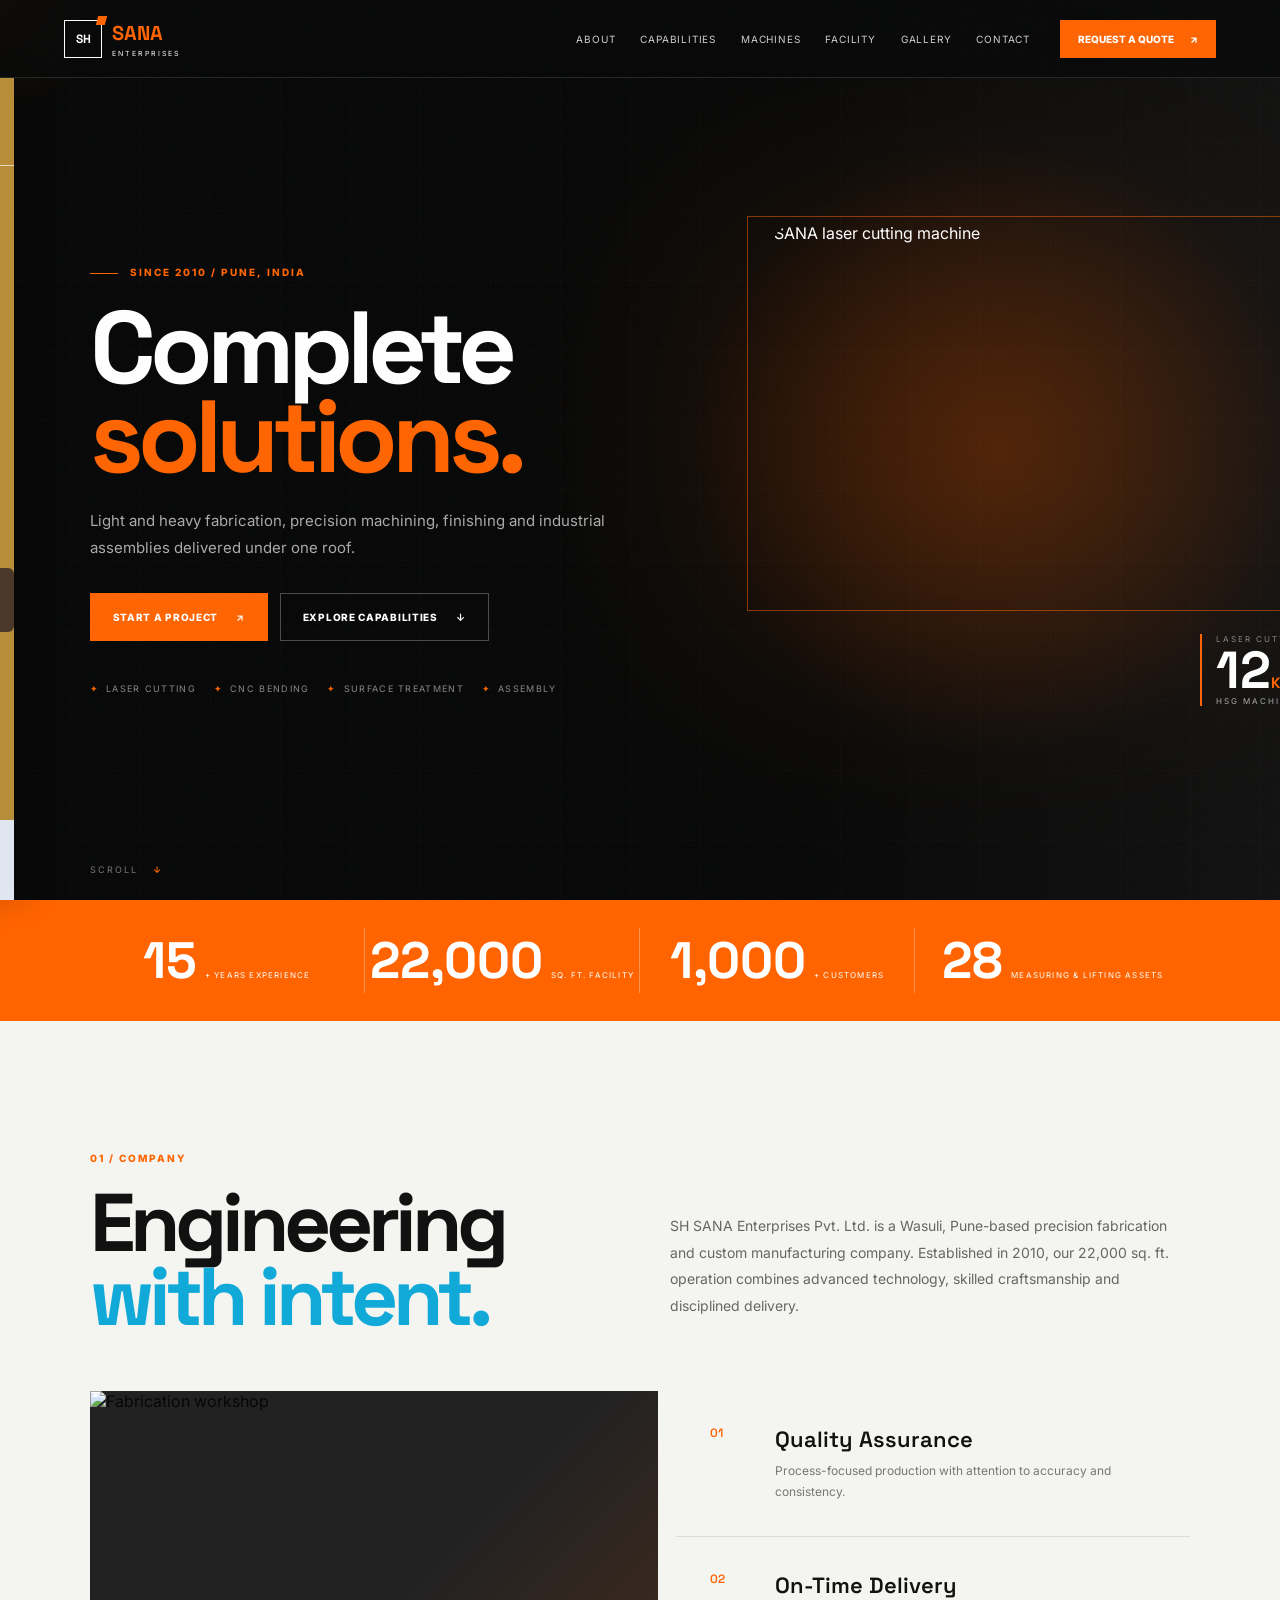
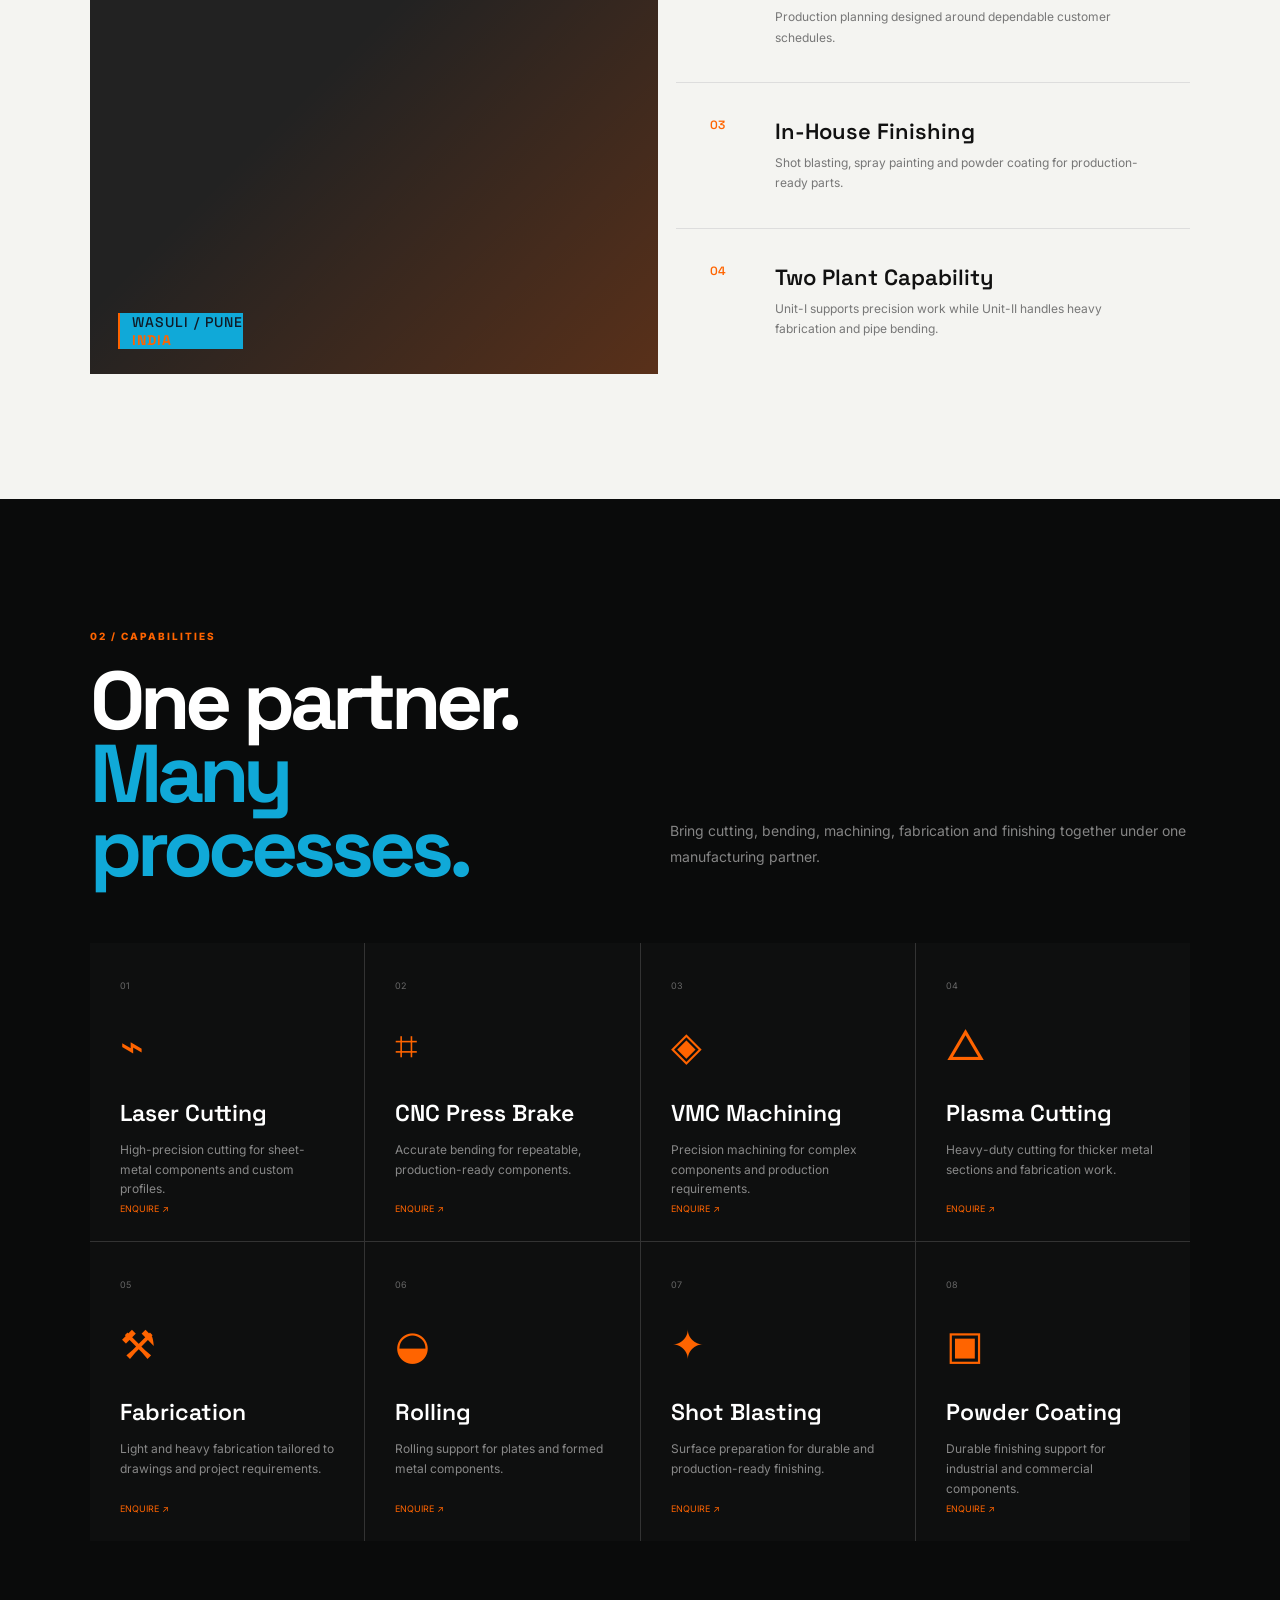
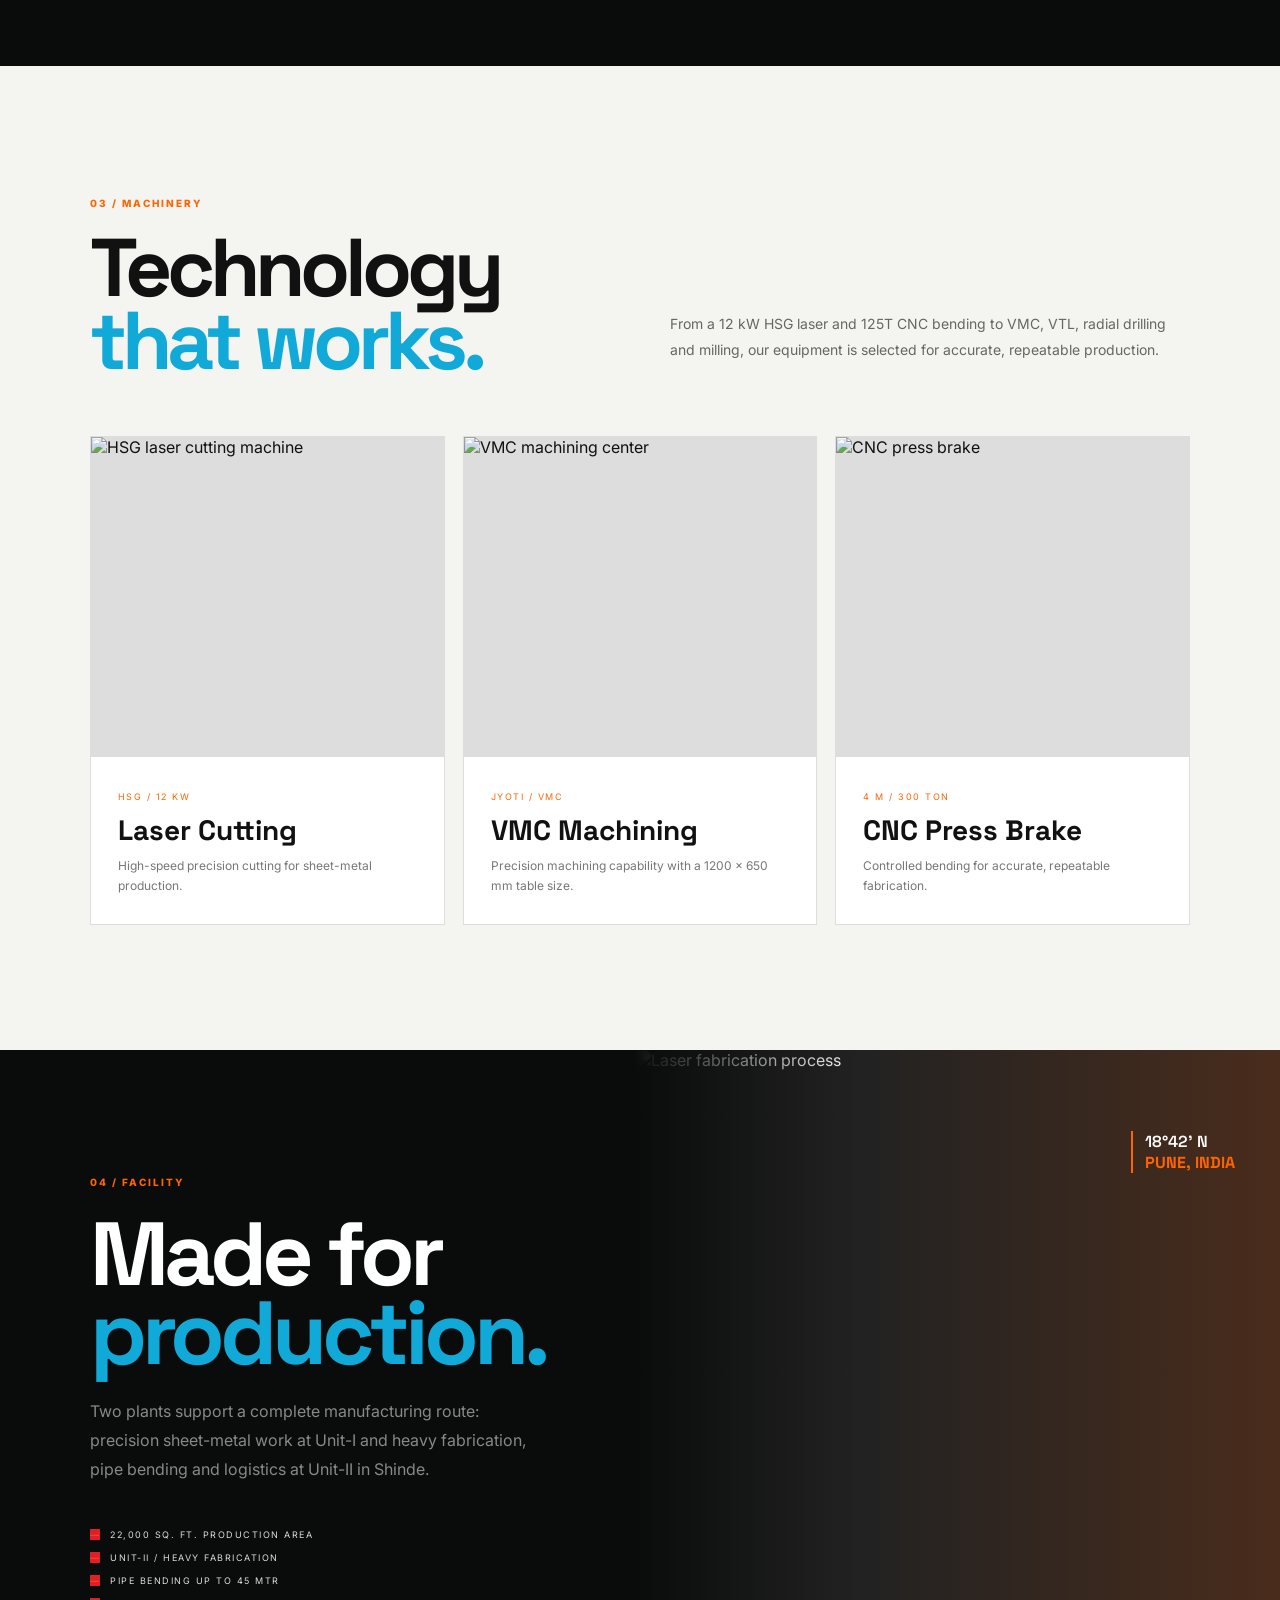
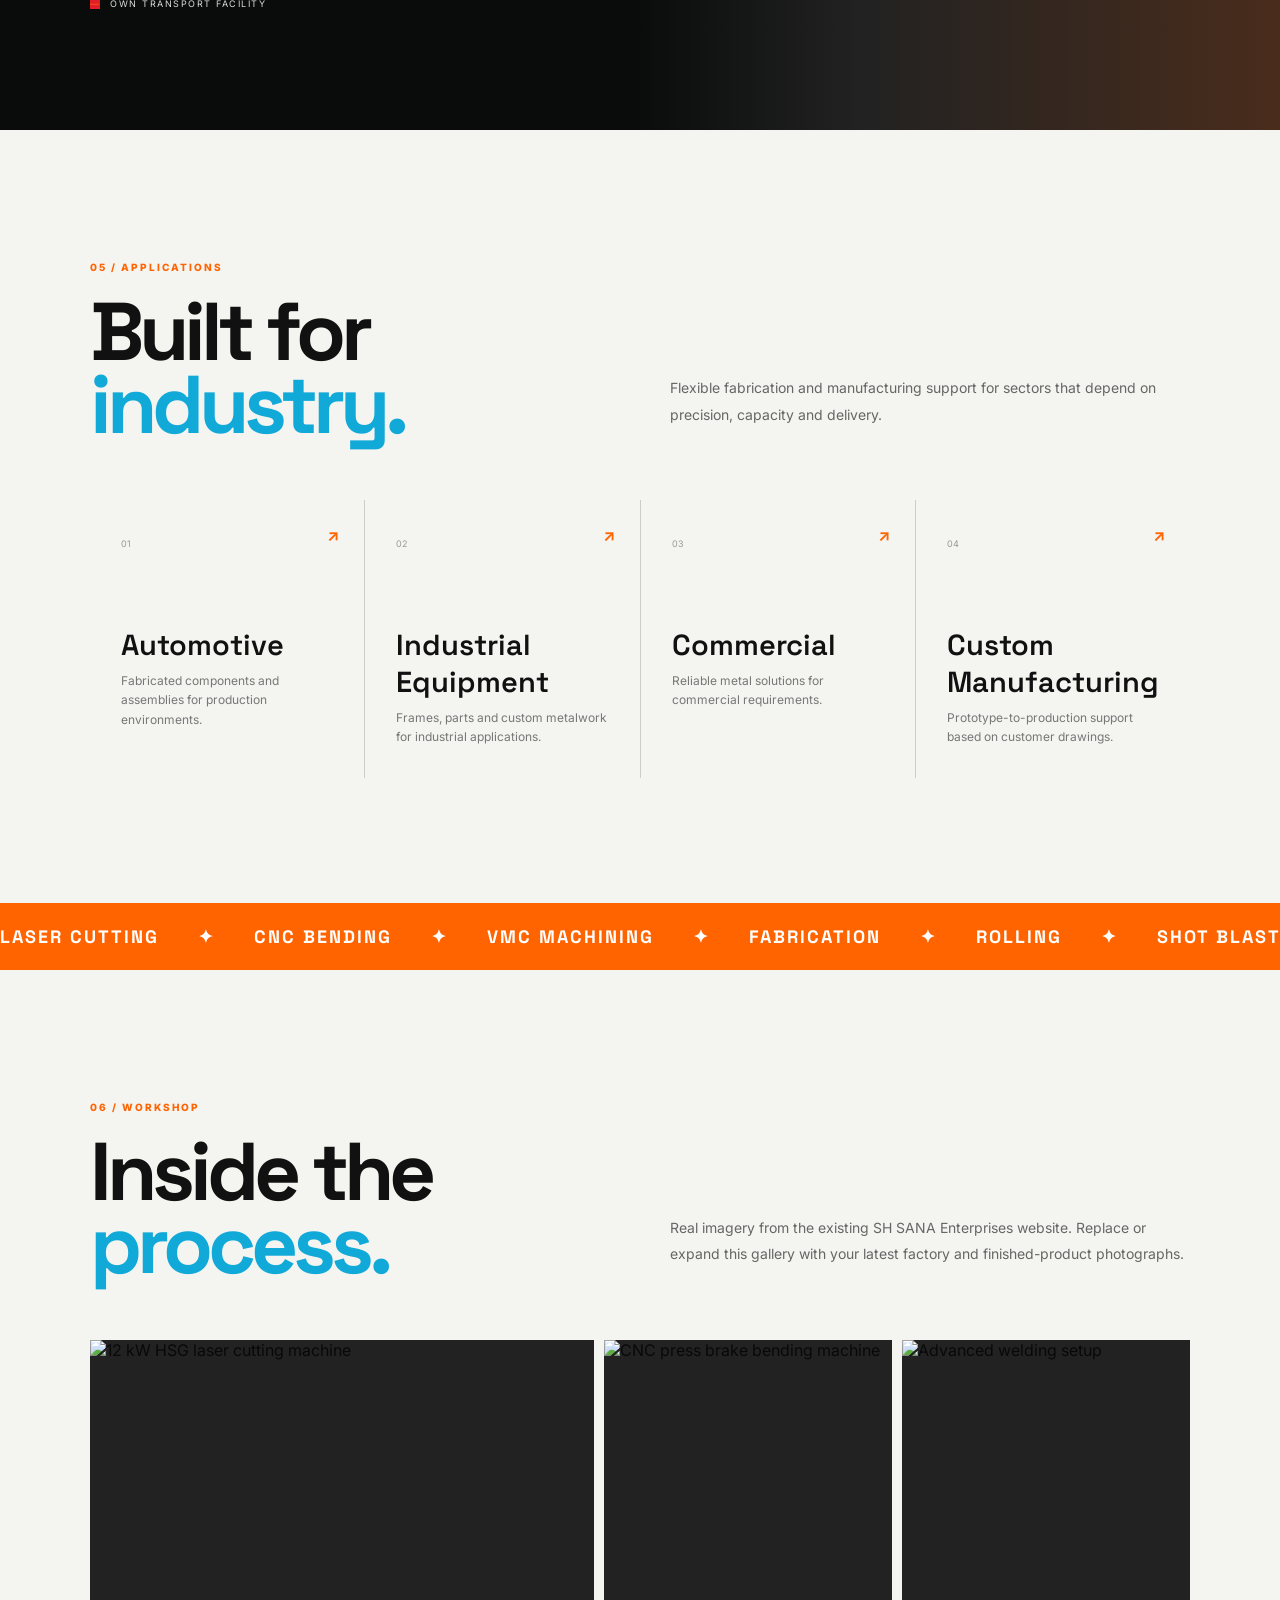
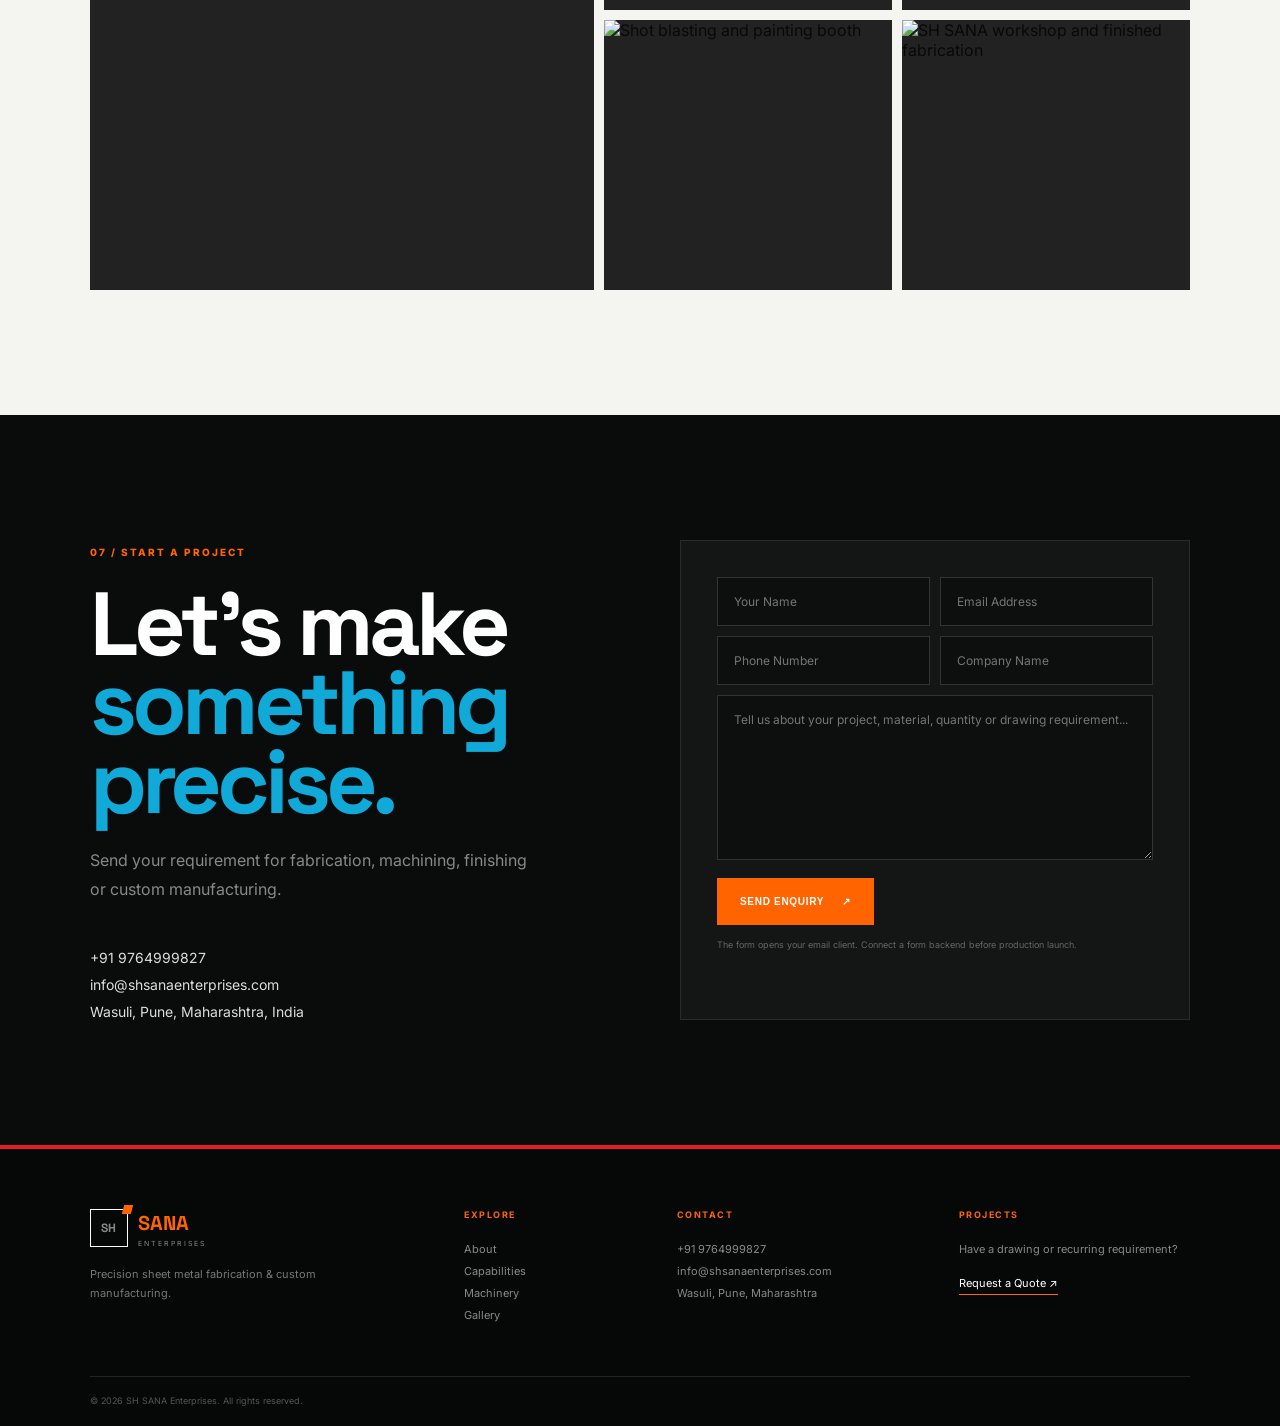
==== commit 5fd433e9: "Reveal sidebar on hover" ====
--- a/index.html
+++ b/index.html
@@ -27,7 +27,7 @@
   <button class="hamb" id="hamb" aria-label="Open navigation" aria-expanded="false">☰</button>
 </header>
 <div class="menu-overlay" id="menuOverlay"></div>
-<aside class="mobile-panel open" id="mobilePanel" aria-hidden="false">
+<aside class="mobile-panel" id="mobilePanel" aria-hidden="true">
   <div class="panel-language"><span>●</span><select aria-label="Select language"><option>Select Language</option><option>English</option><option>Hindi</option><option>Marathi</option></select></div>
   <nav class="panel-links">
     <a href="#about"><span class="panel-icon">i</span>About Us</a><a href="#facility"><span class="panel-icon">⌖</span>Location</a><a href="#industries"><span class="panel-icon">●</span>Our Client</a>
--- a/styles.css
+++ b/styles.css
@@ -45,7 +45,9 @@
 	.mobile-panel.open{transform:translateX(0)}.menu-overlay.open{opacity:1;pointer-events:auto}
 	.panel-language{height:88px;border-bottom:1px solid rgba(255,255,255,.65);display:flex;align-items:center;gap:18px;padding:0 22px;font-size:19px}.panel-language select{min-width:126px;padding:11px 10px;border:0;border-radius:3px;background:#fff;color:#747474;font-size:12px}.panel-links{display:flex!important;flex-direction:column;gap:0!important;padding-top:15px}.panel-links a{display:flex;align-items:center;gap:14px;min-height:64px;padding:0 16px;color:#272b30!important;text-decoration:none!important;font-size:14px!important;font-weight:800;letter-spacing:.2px;text-transform:none!important}.panel-links a b{margin-left:auto;font-size:25px;font-weight:400}.panel-icon{display:grid;place-items:center;width:20px;font-size:18px;font-weight:900}.panel-service{margin-top:3px;background:#4a382a;color:#fff!important;border-radius:0 6px 6px 0}.panel-service .panel-icon{color:#fff}.panel-social{margin-top:auto;min-height:80px;background:#dfe6ef;display:flex;align-items:center;gap:18px;padding:0 14px}.panel-social a{display:grid;place-items:center;width:27px;height:27px;border-radius:50%;background:#343638;color:#fff;text-decoration:none;font:bold 16px Arial}.panel-social a:nth-child(3){border-radius:3px;font-size:13px}.panel-social a:last-child{border-radius:7px;font-size:13px}
 }
-.mobile-panel{display:flex;flex-direction:column;position:fixed;z-index:130;inset:78px auto 0 0;width:320px;background:#b88d39;color:#252a30;transform:translateX(0);box-shadow:12px 0 30px rgba(0,0,0,.18)}
+.mobile-panel{display:flex;flex-direction:column;position:fixed;z-index:130;inset:78px auto 0 0;width:320px;background:#b88d39;color:#252a30;transform:translateX(calc(-100% + 14px));transition:transform .3s ease;box-shadow:12px 0 30px rgba(0,0,0,.18)}
 .mobile-panel.open{transform:translateX(0)}.panel-language{height:88px;flex:none;border-bottom:1px solid rgba(255,255,255,.65);display:flex;align-items:center;gap:18px;padding:0 22px;font-size:19px}.panel-language select{min-width:126px;padding:11px 10px;border:0;border-radius:3px;background:#fff;color:#747474;font-size:12px}.panel-links{display:flex;flex-direction:column;gap:0;padding-top:15px}.panel-links a{display:flex;align-items:center;gap:14px;min-height:64px;padding:0 16px;color:#272b30;text-decoration:none;font-size:14px;font-weight:800;letter-spacing:.2px}.panel-links a b{margin-left:auto;font-size:25px;font-weight:400}.panel-icon{display:grid;place-items:center;width:20px;font-size:18px;font-weight:900}.panel-service{margin-top:3px;background:#4a382a;color:#fff!important;border-radius:0 6px 6px 0}.panel-service .panel-icon{color:#fff}.panel-social{margin-top:auto;min-height:80px;background:#dfe6ef;display:flex;align-items:center;gap:18px;padding:0 14px}.panel-social a{display:grid;place-items:center;width:27px;height:27px;border-radius:50%;background:#343638;color:#fff;text-decoration:none;font:bold 16px Arial}.panel-social a:nth-child(3){border-radius:3px;font-size:13px}.panel-social a:last-child{border-radius:7px;font-size:13px}.hamb{display:block;position:relative;z-index:141;cursor:pointer}
-@media(max-width:800px){.mobile-panel{inset:0 auto 0 0;width:min(320px,82vw)}.hamb{display:block}}
+.mobile-panel:hover,.mobile-panel:focus-within{transform:translateX(0)}
+@media(min-width:801px){.hamb{display:none}}
+@media(max-width:800px){.mobile-panel{inset:0 auto 0 0;width:min(320px,82vw);transform:translateX(-102%)}.hamb{display:block}}
 *{box-sizing:border-box}html{scroll-behavior:smooth}body{margin:0;background:#f4f4f1;color:#111;font-family:Inter,Arial,sans-serif;overflow-x:hidden}.grain{position:fixed;inset:0;z-index:100;pointer-events:none;opacity:.035;background-image:url("data:image/svg+xml,%3Csvg xmlns='http://www.w3.org/2000/svg' width='180' height='180'%3E%3Cfilter id='n'%3E%3CfeTurbulence type='fractalNoise' baseFrequency='.9' numOctaves='3'/%3E%3C/filter%3E%3Crect width='100%25' height='100%25' filter='url(%23n)'/%3E%3C/svg%3E")}.pointer{position:fixed;width:240px;height:240px;border-radius:50%;background:radial-gradient(circle,rgba(255,91,0,.13),transparent 68%);pointer-events:none;z-index:1;transform:translate(-50%,-50%)}a{color:inherit}.header{height:78px;position:fixed;z-index:90;inset:0 0 auto;display:flex;align-items:center;padding:0 5vw;background:rgba(7,8,8,.78);backdrop-filter:blur(18px);color:#fff;border-bottom:1px solid #252626}.logo{display:flex;align-items:center;gap:10px;text-decoration:none;margin-right:auto}.logo-box{width:38px;height:38px;border:1px solid #fff;display:grid;place-items:center;font:700 12px "Space Grotesk";position:relative}.logo-box i{position:absolute;width:9px;height:9px;background:#ff6400;right:-5px;top:-5px;transform:skew(-15deg)}.logo>span:last-child{display:flex;flex-direction:column;line-height:.85}.logo b{font:700 20px "Space Grotesk";color:#ff6400}.logo small{font-size:7px;letter-spacing:2px;margin-top:5px}.header nav{display:flex;gap:25px}.header nav a{font-size:10px;text-transform:uppercase;letter-spacing:.8px;text-decoration:none;color:#cfcfcf;transition:.2s}.header nav a:hover{color:#ff6400}.top-cta{margin-left:30px;background:#ff6400;color:#fff;text-decoration:none;padding:13px 18px;font-size:10px;font-weight:800;text-transform:uppercase}.top-cta span{margin-left:14px}.hamb{display:none;background:none;border:0;color:#fff;font-size:24px}.hero{min-height:100vh;background:#080909;color:#fff;position:relative;display:flex;align-items:center;padding:140px 7vw 80px;overflow:hidden}.hero:before{content:"";position:absolute;inset:0;background:radial-gradient(circle at 78% 50%,rgba(255,90,0,.18),transparent 28%),linear-gradient(90deg,#060707 25%,rgba(6,7,7,.84),#111 100%)}.hero-lines{position:absolute;inset:0;background-image:linear-gradient(rgba(255,255,255,.035) 1px,transparent 1px),linear-gradient(90deg,rgba(255,255,255,.035) 1px,transparent 1px);background-size:70px 70px;animation:moveGrid 20s linear infinite}.hero-content{position:relative;z-index:4;max-width:700px}.eyebrow,.section-title small,.facility-copy>small,.contact-copy>small{color:#ff6400;font-size:10px;font-weight:800;letter-spacing:2px}.eyebrow i{display:inline-block;width:28px;height:1px;background:#ff6400;vertical-align:middle;margin-right:8px}.hero h1{font:700 clamp(65px,8vw,115px) "Space Grotesk";line-height:.86;letter-spacing:-6px;margin:26px 0}.hero h1 em,.section-title em,.facility-copy em,.contact-copy em{font-style:normal;color:#ff6400}.hero-content>p{max-width:590px;color:#aaa;line-height:1.8;font-size:15px}.actions{display:flex;gap:12px;margin-top:32px}.btn{display:inline-flex;align-items:center;gap:18px;padding:17px 22px;border:1px solid transparent;text-decoration:none;text-transform:uppercase;font-size:10px;font-weight:800;letter-spacing:.7px;cursor:pointer}.btn.orange{background:#ff6400;color:#fff}.btn.outline{border-color:#4a4a4a;color:#fff;background:transparent}.btn:hover{transform:translateY(-3px)}.trust-row{display:flex;flex-wrap:wrap;gap:18px;margin-top:42px;color:#888;font-size:9px;letter-spacing:1.3px}.trust-row span:before{content:"✦";color:#ff6400;margin-right:7px}.hero-image{position:absolute;right:-2vw;top:15%;width:min(56vw,800px);height:680px;z-index:3}.hero-image img{position:absolute;width:76%;height:58%;object-fit:cover;right:4%;top:13%;filter:saturate(.72) contrast(1.1);clip-path:polygon(10% 0,100% 0,100% 86%,82% 100%,0 100%,0 14%);box-shadow:0 0 90px rgba(255,83,0,.12)}.hero-glow{position:absolute;right:15%;top:15%;width:65%;height:58%;background:#ff6400;filter:blur(120px);opacity:.14}.image-frame{position:absolute;right:5%;top:9%;width:76%;height:58%;border:1px solid rgba(255,100,0,.5);transform:translate(22px,20px)}.hero-spec{position:absolute;right:0;bottom:16%;border-left:2px solid #ff6400;padding-left:14px;display:flex;flex-direction:column}.hero-spec small{font-size:8px;letter-spacing:2px;color:#888}.hero-spec strong{font:700 52px "Space Grotesk";line-height:1}.hero-spec strong span{font-size:15px;color:#ff6400}.hero-spec em{font-size:8px;letter-spacing:2px;color:#aaa;font-style:normal}.scroll{position:absolute;bottom:25px;left:7vw;color:#777;font-size:9px;letter-spacing:2px}.scroll b{color:#ff6400;margin-left:10px}.stats{display:grid;grid-template-columns:repeat(4,1fr);background:#ff6400;color:#fff;padding:28px 7vw}.stats>div{display:flex;align-items:baseline;justify-content:center;gap:8px;border-right:1px solid rgba(255,255,255,.3)}.stats>div:last-child{border:0}.stats strong{font:700 clamp(30px,4vw,53px) "Space Grotesk"}.stats span{font-size:8px;letter-spacing:1.2px}.section{padding:125px 7vw}.section-title{display:grid;grid-template-columns:1fr 1fr;gap:60px;align-items:end;margin-bottom:58px}.section-title h2{font:700 clamp(52px,6.4vw,90px) "Space Grotesk";line-height:.9;letter-spacing:-5px;margin:20px 0 0}.section-title p{max-width:530px;color:#666;font-size:14px;line-height:1.9}.about-grid{display:grid;grid-template-columns:1.05fr .95fr;gap:18px}.about-visual{position:relative;min-height:530px;background:#222;overflow:hidden}.about-visual img{width:100%;height:100%;object-fit:cover;filter:grayscale(.25) contrast(1.1)}.about-visual:after{content:"";position:absolute;inset:0;background:linear-gradient(135deg,transparent 45%,rgba(255,91,0,.25))}.about-tag{position:absolute;z-index:2;left:28px;bottom:25px;color:#fff;border-left:2px solid #ff6400;padding-left:12px;font:500 14px "Space Grotesk";letter-spacing:1px}.about-tag b{color:#ff6400}.about-copy{display:grid;background:#ddd;gap:1px}.feature{background:#f4f4f1;padding:34px;display:grid;grid-template-columns:45px 1fr;gap:20px}.feature>b{color:#ff6400;font:600 12px "Space Grotesk"}.feature h3{font:600 22px "Space Grotesk";margin:0 0 8px}.feature p{margin:0;color:#777;font-size:12px;line-height:1.7}.dark{background:#0a0b0b;color:#fff}.dark .section-title p{color:#858585}.service-grid{display:grid;grid-template-columns:repeat(4,1fr);gap:1px;background:#333}.service{background:#0e0f0f;min-height:275px;padding:30px;position:relative;transition:.3s}.service:hover{background:#171818;transform:translateY(-5px)}.service>span{color:#666;font-size:9px}.service>b{display:block;color:#ff6400;font-size:40px;font-weight:400;margin:28px 0}.service h3{font:600 23px "Space Grotesk";margin:0 0 9px}.service p{color:#888;font-size:12px;line-height:1.65;max-width:250px}.service a{position:absolute;bottom:27px;color:#ff6400;font-size:9px;text-transform:uppercase;text-decoration:none}.machine-grid{display:grid;grid-template-columns:repeat(3,1fr);gap:18px}.machine{background:#fff;border:1px solid #ddd;overflow:hidden;transition:.35s}.machine:hover{transform:translateY(-6px);box-shadow:0 25px 60px rgba(0,0,0,.12)}.machine-photo{height:320px;background:#ddd;overflow:hidden}.machine-photo img{width:100%;height:100%;object-fit:cover;transition:.7s;filter:saturate(.8)}.machine:hover .machine-photo img{transform:scale(1.06);filter:saturate(1)}.machine>div:last-child{padding:27px}.machine small{color:#ff6400;font-size:9px;letter-spacing:1.5px}.machine h3{font:700 28px "Space Grotesk";margin:8px 0}.machine p{color:#777;font-size:12px;line-height:1.7;margin:0}.facility{display:grid;grid-template-columns:.8fr 1.2fr;min-height:680px}.facility-copy{padding:120px 7vw}.facility-copy h2,.contact-copy h2{font:700 clamp(58px,7vw,100px) "Space Grotesk";line-height:.88;letter-spacing:-5px;margin:25px 0}.facility-copy>p,.contact-copy>p{color:#888;line-height:1.8;max-width:450px}.facility-list{display:flex;flex-direction:column;gap:12px;margin-top:45px}.facility-list span{font-size:9px;letter-spacing:1.5px;color:#ddd}.facility-list span:before{content:"—";color:#ff6400;margin-right:10px}.facility-photo{position:relative;overflow:hidden;background:#222}.facility-photo img{width:100%;height:100%;object-fit:cover;filter:grayscale(.2) contrast(1.1)}.facility-overlay{position:absolute;inset:0;background:linear-gradient(90deg,#0a0b0b 0%,transparent 35%,rgba(255,91,0,.18) 100%)}.coordinate{position:absolute;right:7%;top:12%;color:#fff;border-left:2px solid #ff6400;padding-left:12px;font:600 16px "Space Grotesk"}.coordinate b{color:#ff6400}.industry-grid{display:grid;grid-template-columns:repeat(4,1fr);gap:1px;background:#ccc}.industry{background:#f4f4f1;min-height:270px;padding:30px;position:relative;border:1px solid transparent;transition:.3s}.industry:hover{background:#fff;border-color:#ff6400;transform:translateY(-5px)}.industry>span{font-size:9px;color:#999}.industry h3{font:600 29px "Space Grotesk";margin:75px 0 8px;max-width:210px}.industry p{font-size:12px;color:#777;line-height:1.6;margin:0}.industry>b{position:absolute;right:24px;top:24px;color:#ff6400}.ticker{background:#ff6400;color:#fff;overflow:hidden;white-space:nowrap;padding:22px 0}.ticker div{display:inline-block;font:700 18px "Space Grotesk";letter-spacing:2px;animation:marquee 22s linear infinite}.ticker i{font-style:normal;margin:0 32px}.gallery-grid{display:grid;grid-template-columns:1.4fr .8fr .8fr;grid-template-rows:270px 270px;gap:10px}.g{margin:0;overflow:hidden;position:relative;background:#222}.g:first-child{grid-row:span 2}.g img{width:100%;height:100%;object-fit:cover;transition:.8s;filter:grayscale(.15) contrast(1.08)}.g:hover img{transform:scale(1.08);filter:grayscale(0)}.contact{display:grid;grid-template-columns:1fr 1fr;gap:80px;padding:125px 7vw}.contact-info{display:flex;flex-direction:column;gap:10px;margin-top:45px}.contact-info a,.contact-info span{color:#ddd;text-decoration:none;font-size:14px}.quote-form{background:#141515;border:1px solid #292a2a;padding:36px}.two{display:grid;grid-template-columns:1fr 1fr;gap:10px;margin-bottom:10px}.quote-form input,.quote-form textarea{width:100%;border:1px solid #333;background:#0d0e0e;color:#fff;padding:16px;font:inherit;font-size:12px;outline:none}.quote-form input:focus,.quote-form textarea:focus{border-color:#ff6400}.quote-form textarea{height:165px;resize:vertical;margin-bottom:14px}.quote-form>small{display:block;color:#666;font-size:9px;margin-top:13px;line-height:1.5}footer{background:#060707;color:#fff;padding:60px 7vw 20px;display:grid;grid-template-columns:1.4fr .7fr 1fr 1fr;gap:50px}.foot-brand p{color:#777;font-size:11px;line-height:1.7;max-width:280px;margin-top:18px}footer h4{font-size:9px;letter-spacing:1.5px;color:#ff6400;margin:0 0 18px}footer a,footer span,footer p{display:block;color:#888;text-decoration:none;font-size:11px;line-height:2}.footer-link{color:#fff!important;border-bottom:1px solid #ff6400;display:inline-block!important}.copyright{grid-column:1/-1;border-top:1px solid #222;padding-top:18px;color:#555;font-size:9px}.reveal{opacity:0;transform:translateY(35px);transition:opacity .8s ease,transform .8s cubic-bezier(.2,.7,.2,1)}.reveal.visible{opacity:1;transform:none}@keyframes moveGrid{to{background-position:70px 70px}}@keyframes marquee{to{transform:translateX(-50%)}}@media(max-width:1050px){.header nav{gap:13px}.header nav a{font-size:8px}.hero-image{right:-20%;opacity:.5}.service-grid{grid-template-columns:repeat(2,1fr)}.industry-grid{grid-template-columns:repeat(2,1fr)}.machine-grid{grid-template-columns:1fr}}@media(max-width:760px){.pointer{display:none}.header{padding:0 20px}.header nav,.top-cta{display:none}.hamb{display:block}.header nav.open{display:flex;position:absolute;top:78px;left:0;right:0;background:#090a0a;padding:24px;flex-direction:column;gap:18px}.header nav.open a{font-size:10px}.hero{padding:135px 24px 80px;min-height:850px}.hero h1{font-size:65px;letter-spacing:-4px}.hero-image{right:-55%;top:38%;width:760px;opacity:.32}.stats{grid-template-columns:repeat(2,1fr);padding:18px}.stats>div{padding:15px 3px;flex-direction:column;align-items:center}.stats>div:nth-child(2){border-right:0}.stats>div:nth-child(-n+2){border-bottom:1px solid rgba(255,255,255,.3)}.section{padding:80px 24px}.section-title{grid-template-columns:1fr;gap:25px;margin-bottom:40px}.section-title h2{font-size:55px;letter-spacing:-3px}.about-grid{grid-template-columns:1fr}.about-visual{min-height:430px}.service-grid{grid-template-columns:1fr}.service{min-height:245px}.facility{grid-template-columns:1fr}.facility-copy{padding:80px 24px}.facility-photo{min-height:430px}.industry-grid{grid-template-columns:1fr}.gallery-grid{grid-template-columns:1fr 1fr;grid-template-rows:210px 210px 210px}.g:first-child{grid-row:span 2}.contact{grid-template-columns:1fr;padding:80px 24px;gap:40px}.two{grid-template-columns:1fr}footer{grid-template-columns:1fr 1fr;padding:50px 24px;gap:35px}.foot-brand{grid-column:1/-1}.copyright{grid-column:1/-1}.trust-row{gap:10px}.actions{flex-direction:column;align-items:flex-start}}
